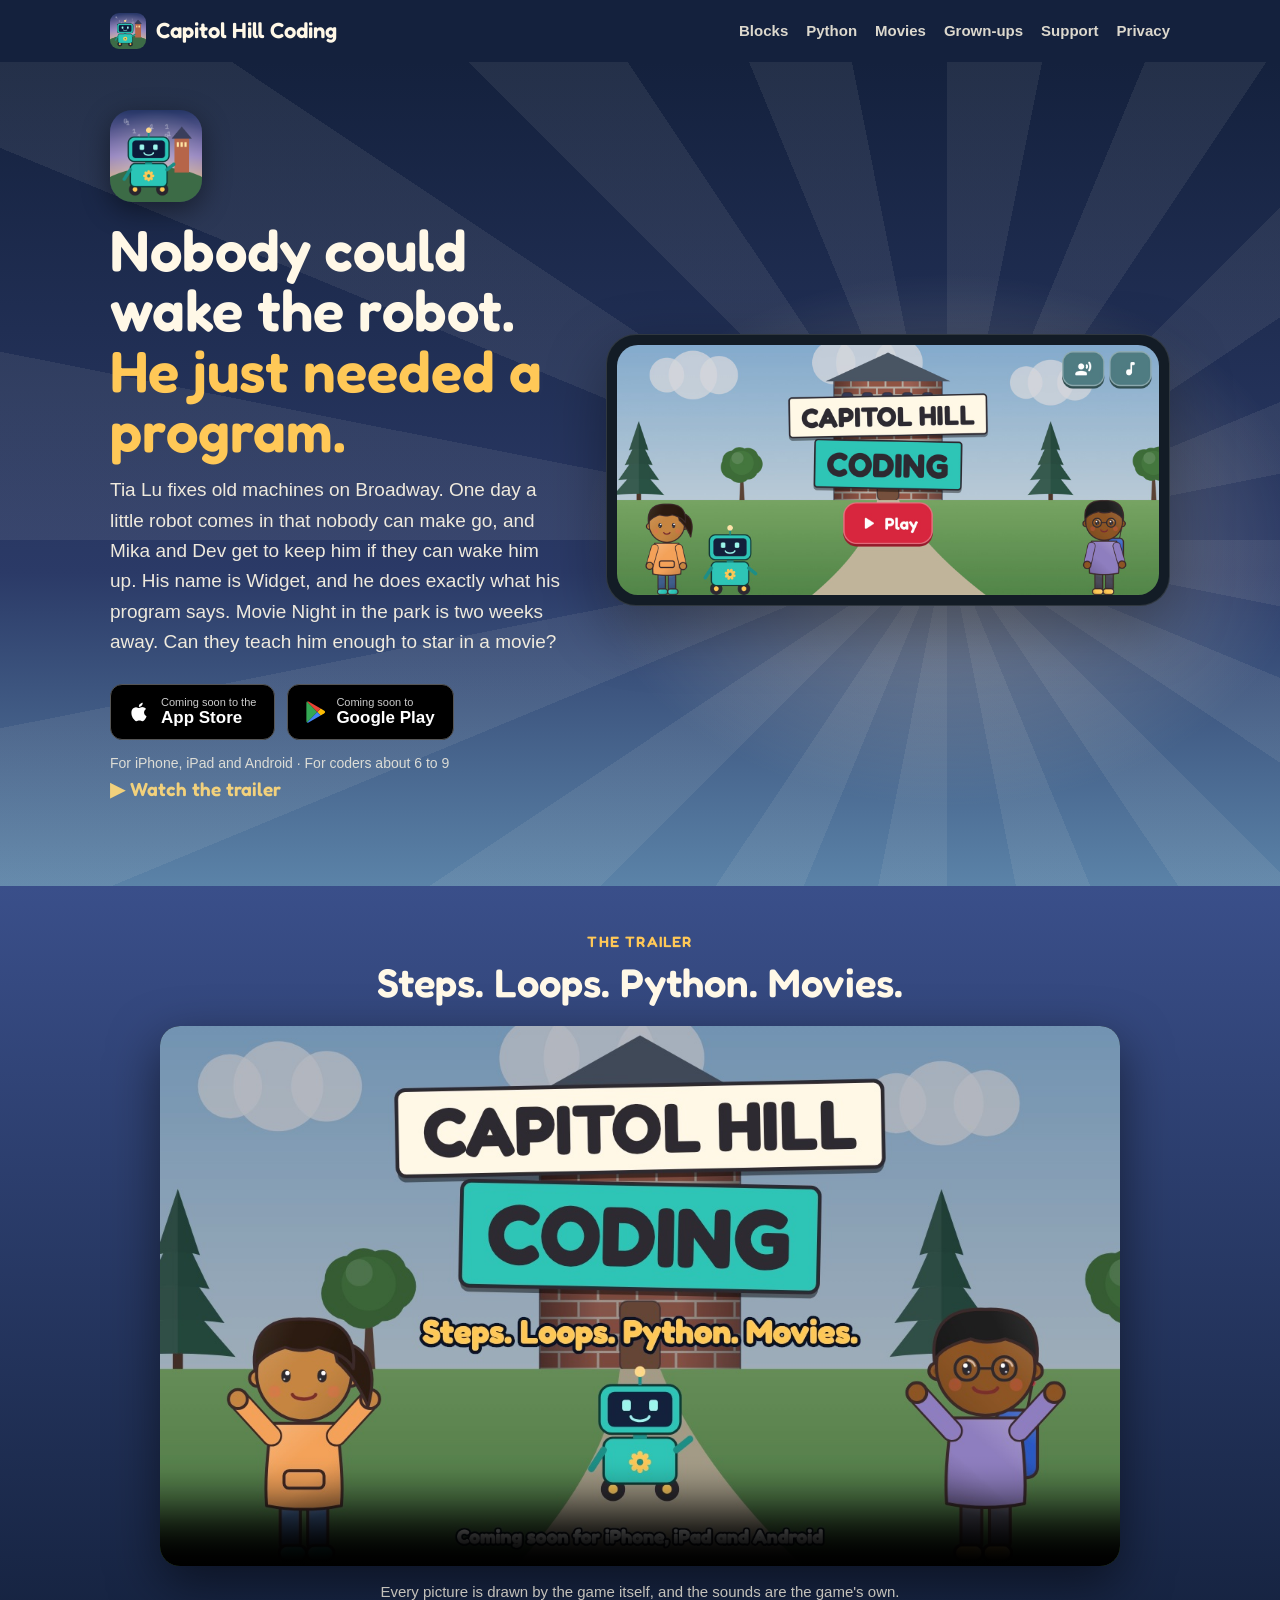
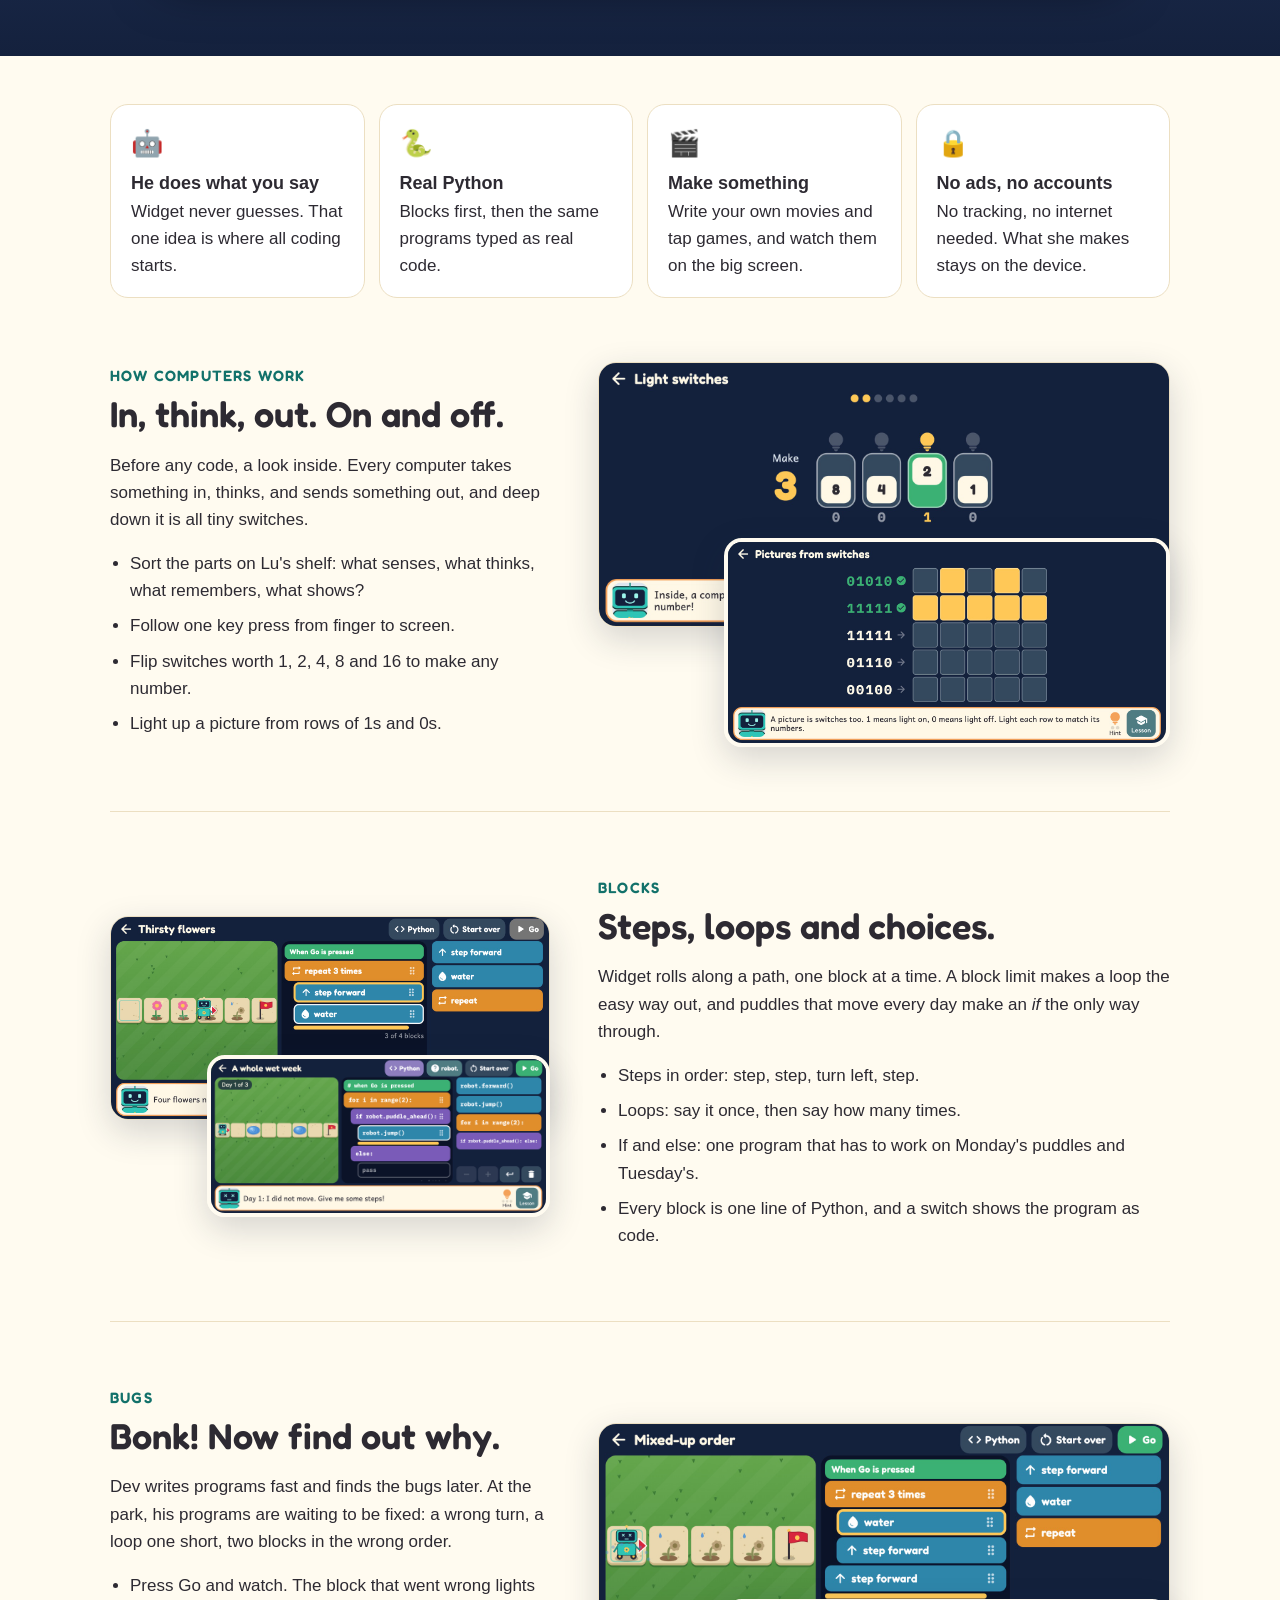
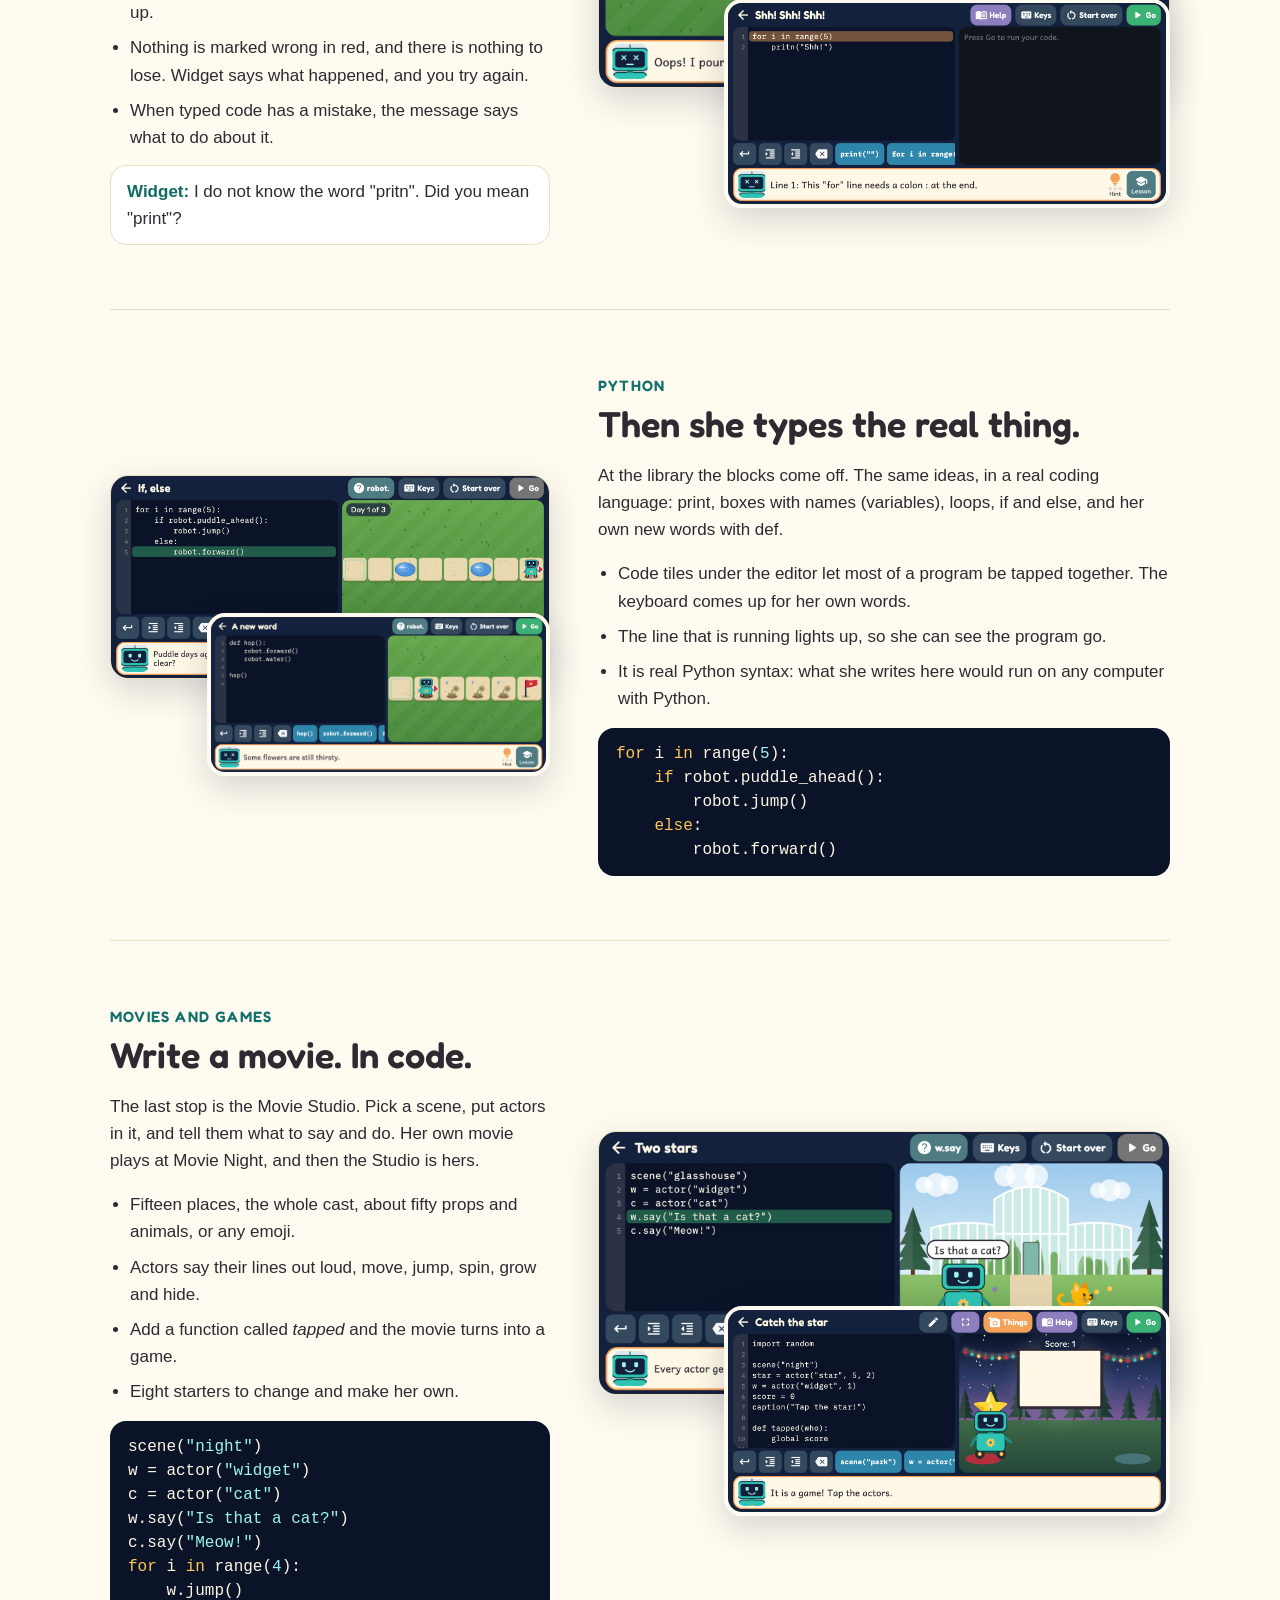
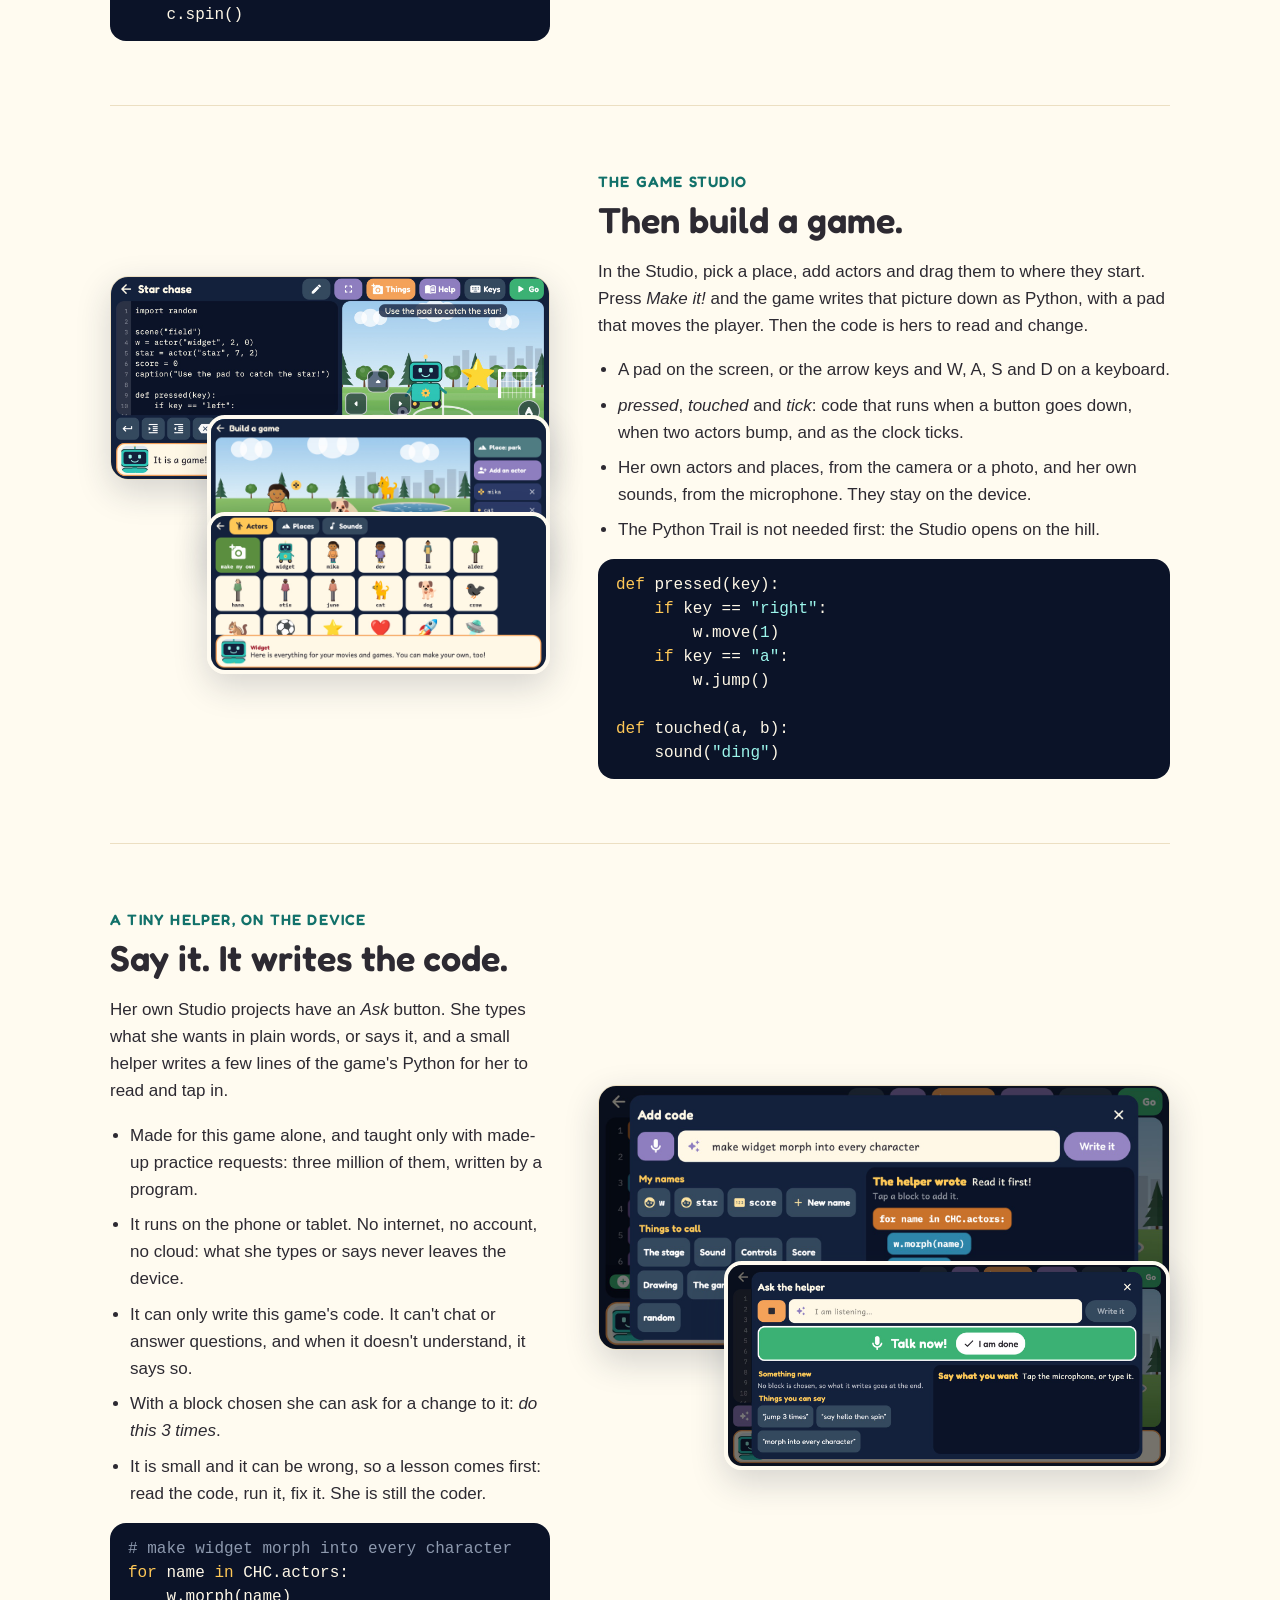
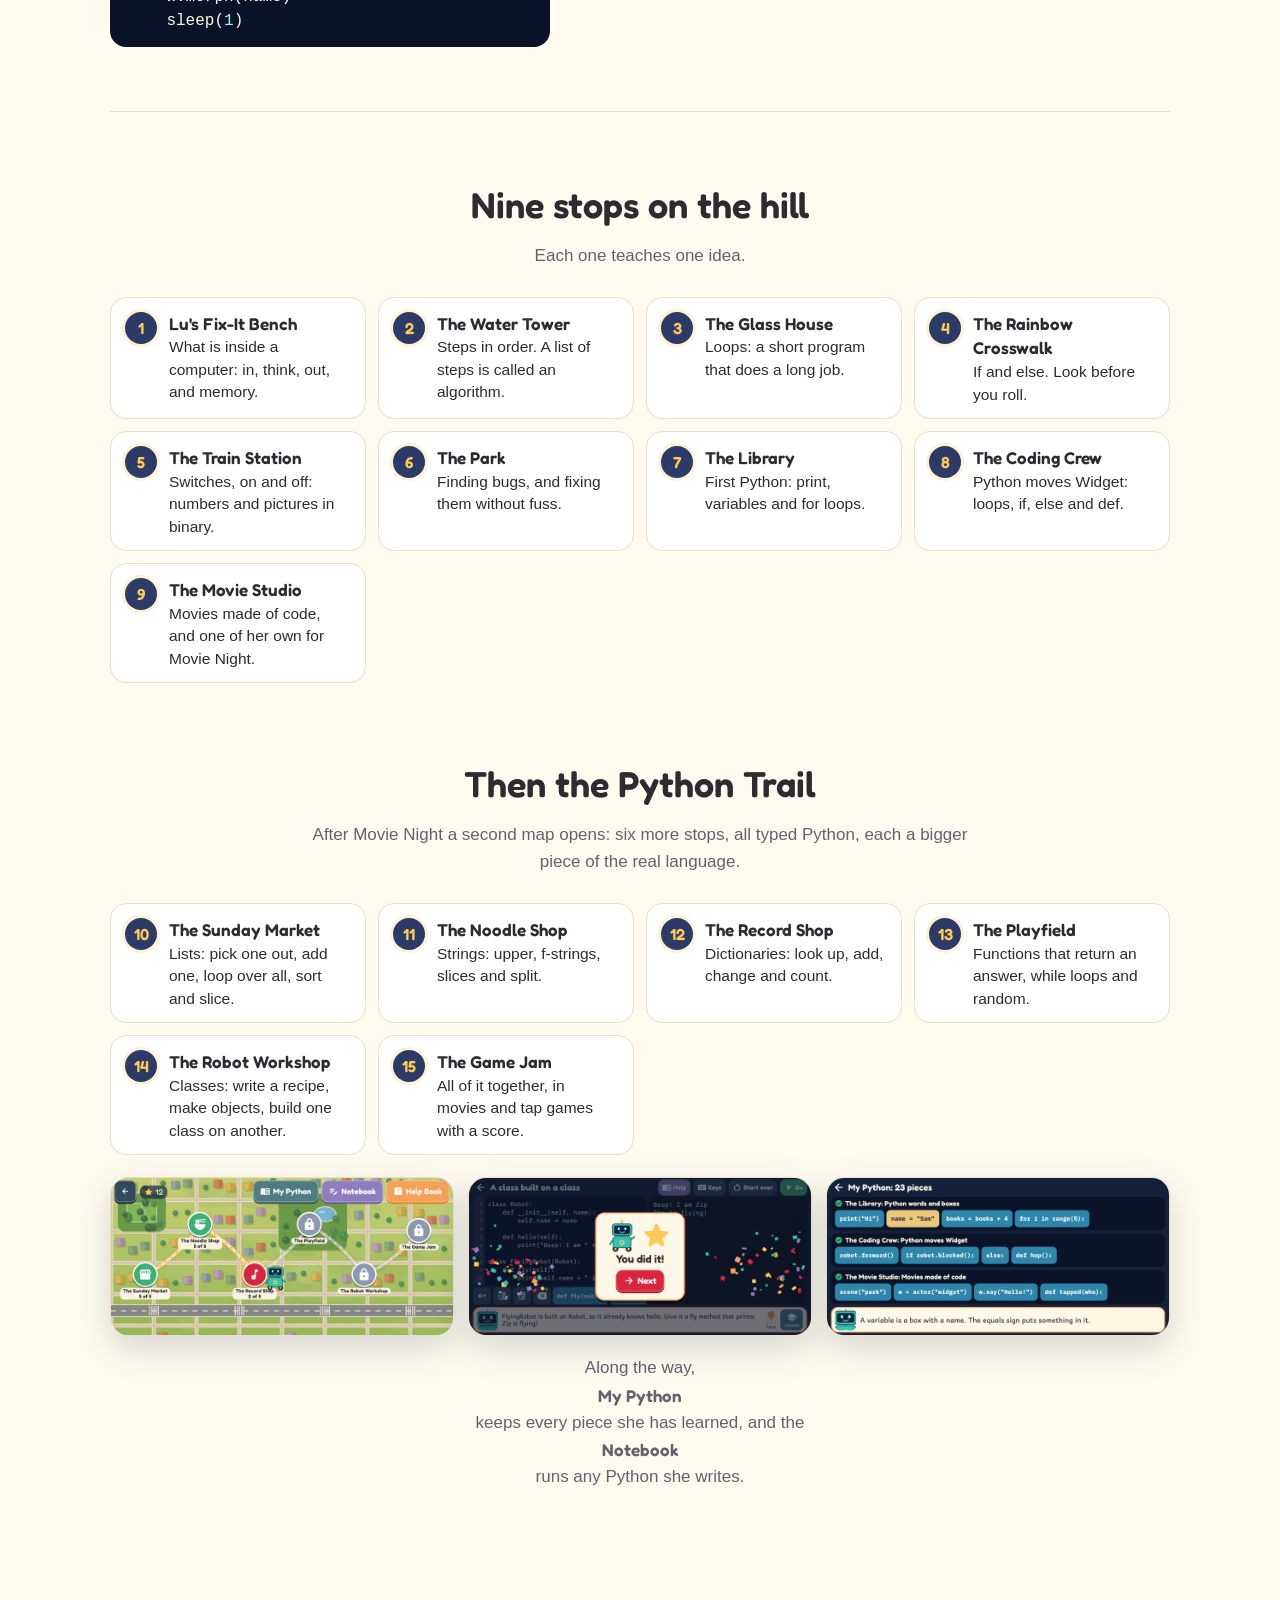
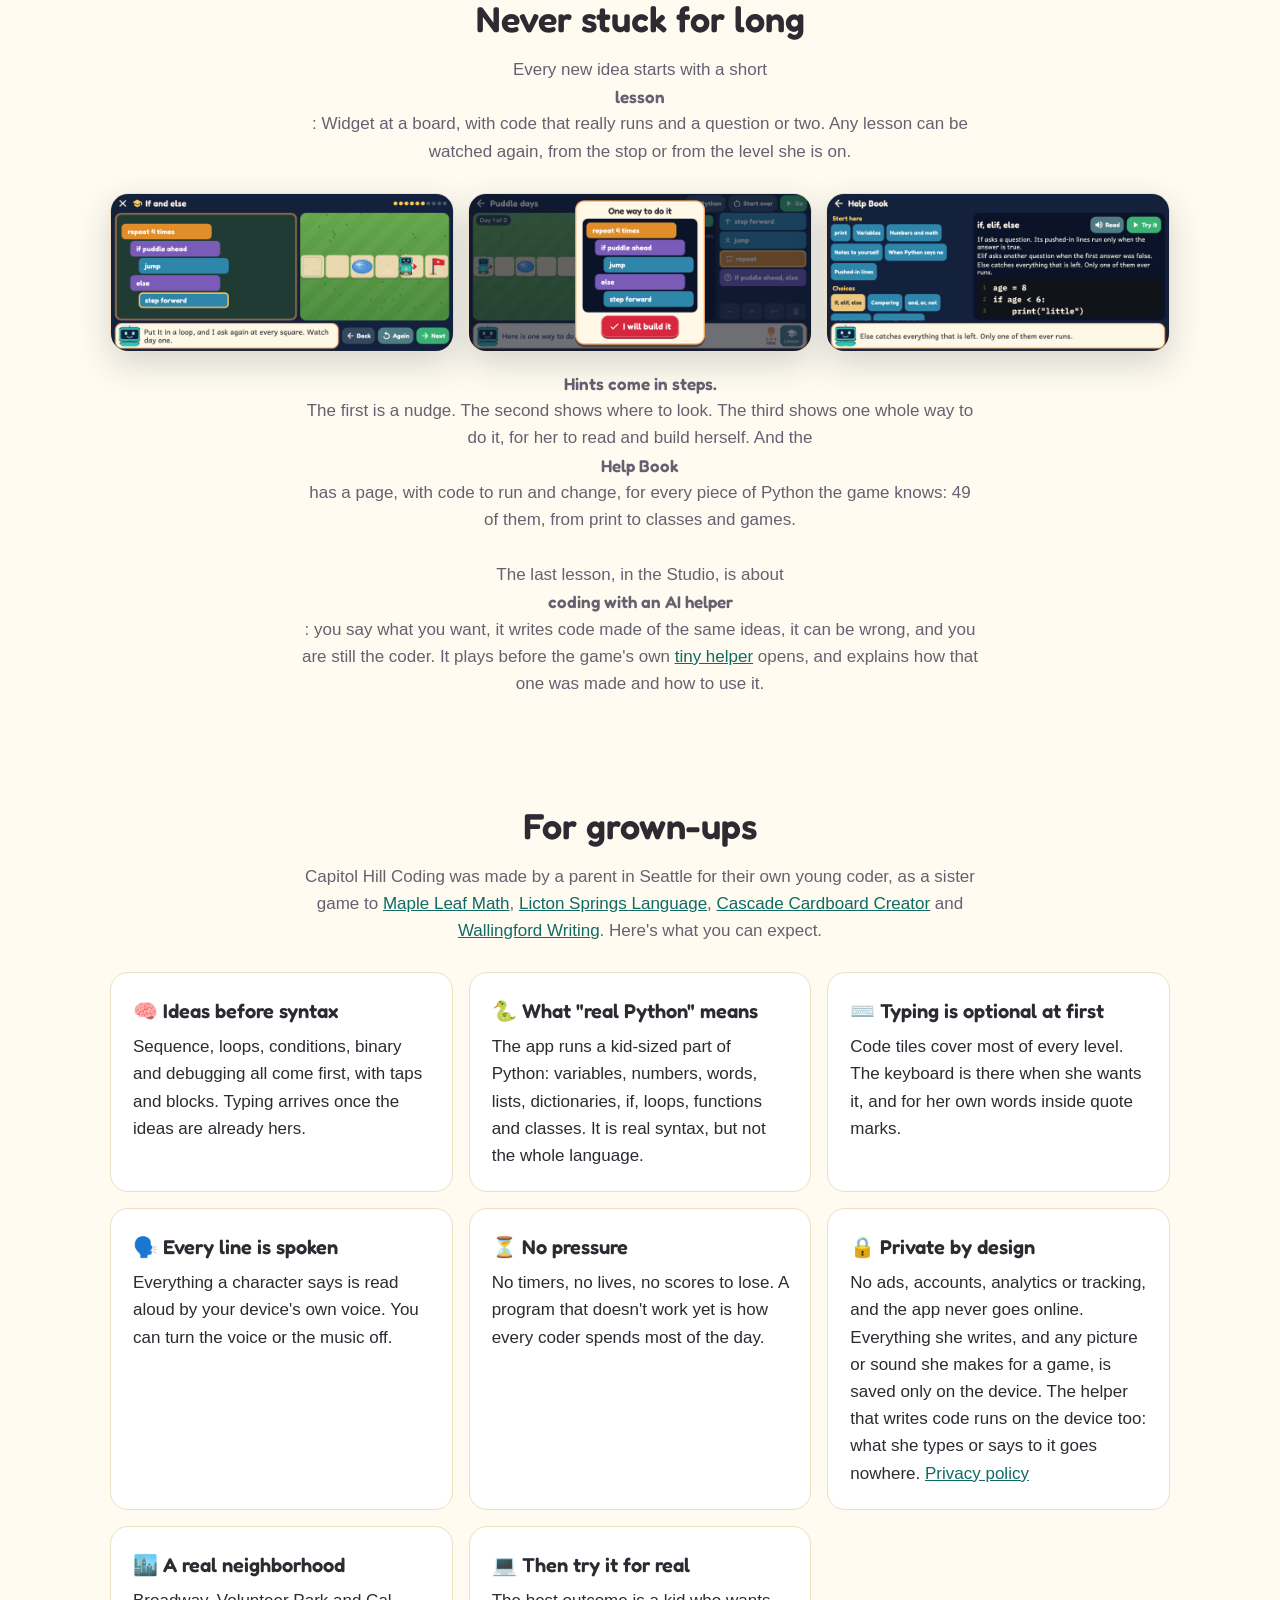
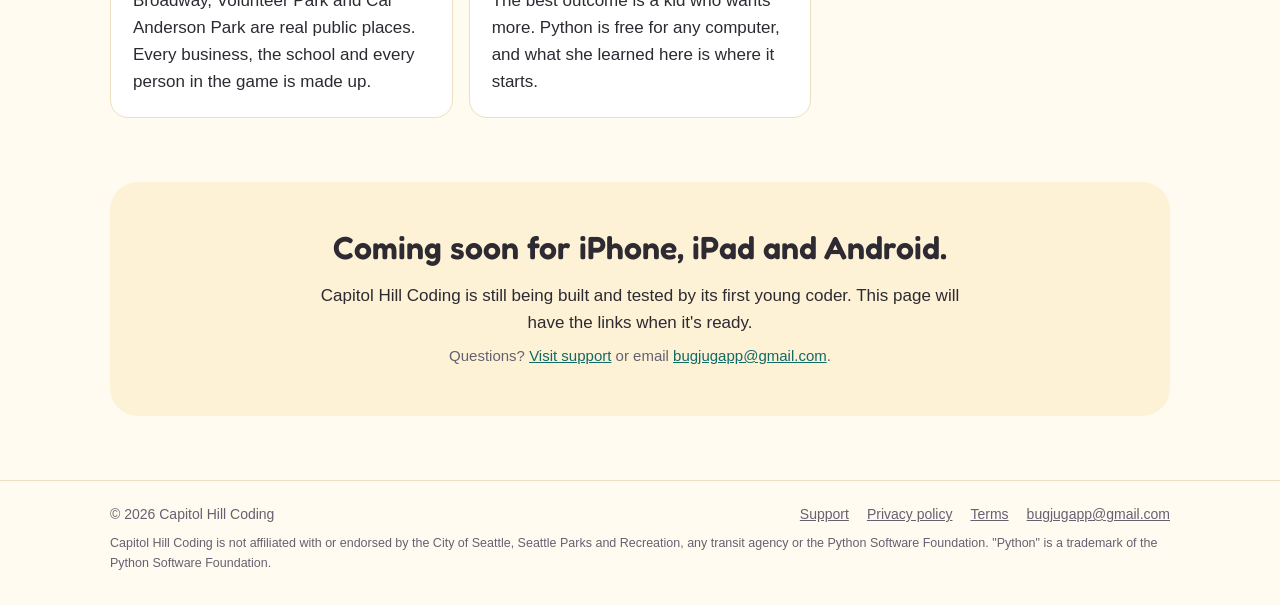
==== index.html @ 11e29212 "The helper: a section on the home page - Home: "Say it. It writes the code." The helper is made for " ====
<!DOCTYPE html>
<html lang="en">
<head>
  <meta charset="utf-8">
  <meta name="viewport" content="width=device-width, initial-scale=1">
  <title>Capitol Hill Coding: Steps. Loops. Python. Movies.</title>
  <meta name="description" content="A coding game for kids about 6 to 9, set on Seattle's Capitol Hill. Wake up a little robot called Widget, learn how computers work, program him with blocks, then type real Python and write your own movies and games in code. Fully voiced, no ads, no accounts, no tracking. For iPhone, iPad and Android.">
  <meta property="og:title" content="Capitol Hill Coding: Steps. Loops. Python. Movies.">
  <meta property="og:description" content="Nobody could wake the robot. He just needed a program. From first steps to real Python and movies made of code, with no ads and no tracking.">
  <meta property="og:image" content="https://capitolhillcoding.github.io/img/og.jpg">
  <meta property="og:url" content="https://capitolhillcoding.github.io/">
  <meta name="twitter:card" content="summary_large_image">
  <meta name="theme-color" content="#14213d">
  <link rel="icon" href="favicon.png">
  <link rel="apple-touch-icon" href="apple-touch-icon.png">
  <link rel="stylesheet" href="style.css">
</head>
<body>
<header class="bar">
  <div class="wrap">
    <a class="brand" href="./"><img src="img/icon.png" alt="">Capitol Hill Coding</a>
    <nav>
      <a class="wide" href="#blocks">Blocks</a>
      <a class="wide" href="#python">Python</a>
      <a class="wide" href="#movies">Movies</a>
      <a class="wide" href="#grownups">Grown-ups</a>
      <a href="support.html">Support</a>
      <a href="privacy.html">Privacy</a>
    </nav>
  </div>
</header>

<section class="hero">
  <div class="wrap">
    <div>
      <img class="hero-icon" src="img/icon.png" alt="Capitol Hill Coding app icon: Widget, a small teal robot with a screen for a face, waving in front of a hill with a round brick tower">
      <h1>Nobody could wake the robot.<br><em>He just needed a program.</em></h1>
      <p>Tia Lu fixes old machines on Broadway. One day a little robot comes in that nobody can
        make go, and Mika and Dev get to keep him if they can wake him up. His name is Widget, and
        he does exactly what his program says. Movie Night in the park is two weeks away. Can they
        teach him enough to star in a movie?</p>
      <div class="cta">
        <span class="badge" aria-label="Coming soon to the App Store">
          <svg width="22" height="22" viewBox="0 0 24 24" aria-hidden="true"><path fill="currentColor" d="M16.4 12.6c0-2.6 2.1-3.8 2.2-3.9-1.2-1.8-3.1-2-3.7-2-1.6-.2-3.1.9-3.9.9-.8 0-2-.9-3.3-.9-1.7 0-3.3 1-4.2 2.5-1.8 3.1-.5 7.7 1.3 10.2.9 1.2 1.9 2.6 3.2 2.6 1.3-.1 1.8-.8 3.3-.8 1.6 0 2 .8 3.3.8 1.4 0 2.3-1.3 3.1-2.5 1-1.4 1.4-2.8 1.4-2.9 0 0-2.7-1-2.7-4zM13.9 5c.7-.9 1.2-2 1-3.2-1 0-2.3.7-3 1.6-.7.8-1.2 2-1.1 3.1 1.2.1 2.3-.6 3.1-1.5z"/></svg>
          <span><small>Coming soon to the</small>App Store</span>
        </span>
        <span class="badge" aria-label="Coming soon to Google Play">
          <svg width="20" height="22" viewBox="0 0 20 22" aria-hidden="true"><path fill="#34a853" d="M1 .6 11.3 11 1 21.4c-.4-.2-.6-.6-.6-1.1V1.7C.4 1.2.6.8 1 .6z"/><path fill="#fbbc04" d="m14.7 7.6 3.6 2.1c1 .6 1 2 0 2.6l-3.6 2.1-3.4-3.4z"/><path fill="#4285f4" d="M11.3 11 14.7 14.4 2.5 21.4c-.5.3-1 .3-1.5 0z"/><path fill="#ea4335" d="M1 .6c.5-.3 1-.3 1.5 0l12.2 7-3.4 3.4z"/></svg>
          <span><small>Coming soon to</small>Google Play</span>
        </span>
        <span class="note">For iPhone, iPad and Android · For coders about 6 to 9</span>
      </div>
      <p class="watch"><a href="#trailer">▶ Watch the trailer</a></p>
    </div>
    <div class="device"><img src="img/title.jpg" alt="The title screen: Mika, Widget the robot and Dev in front of a brick water tower, with a Play button"></div>
  </div>
</section>

<section class="trailer" id="trailer" aria-labelledby="trailer-title">
  <div class="wrap">
    <p class="kicker">The trailer</p>
    <h2 id="trailer-title">Steps. Loops. Python. Movies.</h2>
    <video controls playsinline preload="none" poster="video/trailer-poster.jpg" width="1280" height="720"
      aria-label="A 42-second Capitol Hill Coding trailer: in a repair shop, a robot that nobody could wake lights up. Blocks stack into a program and the robot, Widget, follows them step by step to a flag. A repeat block waters a whole row of flowers. An if block lets him jump over puddles. A wrong turn makes him bonk into a hedge, and the block is fixed. Then the same program is typed as real Python and run. A movie written in code plays, with Widget and Mika dancing, and a tap game counts up a score. The logo lands with the words Steps, Loops, Python, Movies.">
      <source src="video/trailer.mp4" type="video/mp4">
    </video>
    <p class="trailer-note">Every picture is drawn by the game itself, and the sounds are the game's own.</p>
  </div>
</section>

<main class="wrap">
  <ul class="pills">
    <li><span class="e">🤖</span><strong>He does what you say</strong>Widget never guesses. That one idea is where all coding starts.</li>
    <li><span class="e">🐍</span><strong>Real Python</strong>Blocks first, then the same programs typed as real code.</li>
    <li><span class="e">🎬</span><strong>Make something</strong>Write your own movies and tap games, and watch them on the big screen.</li>
    <li><span class="e">🔒</span><strong>No ads, no accounts</strong>No tracking, no internet needed. What she makes stays on the device.</li>
  </ul>

  <div class="feature" id="inside">
    <div>
      <p class="kicker">How computers work</p>
      <h2>In, think, out. On and off.</h2>
      <p>Before any code, a look inside. Every computer takes something in, thinks, and sends
        something out, and deep down it is all tiny switches.</p>
      <ul>
        <li>Sort the parts on Lu's shelf: what senses, what thinks, what remembers, what shows?</li>
        <li>Follow one key press from finger to screen.</li>
        <li>Flip switches worth 1, 2, 4, 8 and 16 to make any number.</li>
        <li>Light up a picture from rows of 1s and 0s.</li>
      </ul>
    </div>
    <figure>
      <img class="shot" src="img/bits.jpg" alt="The switch game: make the number 3 by turning on the switches worth 2 and 1, shown as 0011" loading="lazy">
      <img class="shot small" src="img/pixels.jpg" alt="The pixel game: rows of 1s and 0s on the left and a grid of lights on the right, part way to a heart" loading="lazy">
    </figure>
  </div>

  <div class="feature flip" id="blocks">
    <div>
      <p class="kicker">Blocks</p>
      <h2>Steps, loops and choices.</h2>
      <p>Widget rolls along a path, one block at a time. A block limit makes a loop the easy way
        out, and puddles that move every day make an <em>if</em> the only way through.</p>
      <ul>
        <li>Steps in order: step, step, turn left, step.</li>
        <li>Loops: say it once, then say how many times.</li>
        <li>If and else: one program that has to work on Monday's puddles and Tuesday's.</li>
        <li>Every block is one line of Python, and a switch shows the program as code.</li>
      </ul>
    </div>
    <figure>
      <img class="shot" src="img/loop.jpg" alt="A block program: repeat 3 times, step forward, water. Widget is part way along a row of flowers, two of them watered" loading="lazy">
      <img class="shot small" src="img/blocks-python.jpg" alt="The same kind of program with the Python switch on: for i in range(2), if robot.puddle_ahead(), robot.jump(), else" loading="lazy">
    </figure>
  </div>

  <div class="feature" id="bugs">
    <div>
      <p class="kicker">Bugs</p>
      <h2>Bonk! Now find out why.</h2>
      <p>Dev writes programs fast and finds the bugs later. At the park, his programs are waiting
        to be fixed: a wrong turn, a loop one short, two blocks in the wrong order.</p>
      <ul>
        <li>Press Go and watch. The block that went wrong lights up.</li>
        <li>Nothing is marked wrong in red, and there is nothing to lose. Widget says what
          happened, and you try again.</li>
        <li>When typed code has a mistake, the message says what to do about it.</li>
      </ul>
      <p class="say"><b>Widget:</b> I do not know the word "pritn". Did you mean "print"?</p>
    </div>
    <figure>
      <img class="shot" src="img/bug.jpg" alt="A program with a bug: Widget waters before stepping, and says 'Oops! I poured water where there is no thirsty flower.'" loading="lazy">
      <img class="shot small" src="img/error.jpg" alt="A typed loop with no colon: line 1 is marked amber and Widget says 'This for line needs a colon at the end.'" loading="lazy">
    </figure>
  </div>

  <div class="feature flip" id="python">
    <div>
      <p class="kicker">Python</p>
      <h2>Then she types the real thing.</h2>
      <p>At the library the blocks come off. The same ideas, in a real coding language: print,
        boxes with names (variables), loops, if and else, and her own new words with def.</p>
      <ul>
        <li>Code tiles under the editor let most of a program be tapped together. The keyboard
          comes up for her own words.</li>
        <li>The line that is running lights up, so she can see the program go.</li>
        <li>It is real Python syntax: what she writes here would run on any computer with Python.</li>
      </ul>
<div class="code"><span class="k">for</span> i <span class="k">in</span> range(<span class="s">5</span>):
    <span class="k">if</span> robot.puddle_ahead():
        robot.jump()
    <span class="k">else</span>:
        robot.forward()</div>
    </div>
    <figure>
      <img class="shot" src="img/python.jpg" alt="The Python editor: a for loop with an if and an else on the left, and Widget at the flag past two puddles on the right, on day 1 of 3" loading="lazy">
      <img class="shot small" src="img/def.jpg" alt="A level about def: a new word called hop that steps and waters, used to water a row of four flowers" loading="lazy">
    </figure>
  </div>

  <div class="feature" id="movies">
    <div>
      <p class="kicker">Movies and games</p>
      <h2>Write a movie. In code.</h2>
      <p>The last stop is the Movie Studio. Pick a scene, put actors in it, and tell them what to
        say and do. Her own movie plays at Movie Night, and then the Studio is hers.</p>
      <ul>
        <li>Fifteen places, the whole cast, about fifty props and animals, or any emoji.</li>
        <li>Actors say their lines out loud, move, jump, spin, grow and hide.</li>
        <li>Add a function called <em>tapped</em> and the movie turns into a game.</li>
        <li>Eight starters to change and make her own.</li>
      </ul>
<div class="code">scene(<span class="s">"night"</span>)
w = actor(<span class="s">"widget"</span>)
c = actor(<span class="s">"cat"</span>)
w.say(<span class="s">"Is that a cat?"</span>)
c.say(<span class="s">"Meow!"</span>)
<span class="k">for</span> i <span class="k">in</span> range(<span class="s">4</span>):
    w.jump()
    c.spin()</div>
    </div>
    <figure>
      <img class="shot" src="img/movie.jpg" alt="A movie in code: five lines of Python on the left, and on the right Widget in front of a glass house asking 'Is that a cat?' with a cat beside him" loading="lazy">
      <img class="shot small" src="img/game.jpg" alt="A tap game: Python with a tapped function on the left, a star to catch on the right, and 'Score: 1'" loading="lazy">
    </figure>
  </div>

  <div class="feature flip" id="games">
    <div>
      <p class="kicker">The game studio</p>
      <h2>Then build a game.</h2>
      <p>In the Studio, pick a place, add actors and drag them to where they start. Press
        <em>Make it!</em> and the game writes that picture down as Python, with a pad that moves
        the player. Then the code is hers to read and change.</p>
      <ul>
        <li>A pad on the screen, or the arrow keys and W, A, S and D on a keyboard.</li>
        <li><em>pressed</em>, <em>touched</em> and <em>tick</em>: code that runs when a button goes down, when two actors bump, and as the clock ticks.</li>
        <li>Her own actors and places, from the camera or a photo, and her own sounds, from the microphone. They stay on the device.</li>
        <li>The Python Trail is not needed first: the Studio opens on the hill.</li>
      </ul>
<div class="code"><span class="k">def</span> pressed(key):
    <span class="k">if</span> key == <span class="s">"right"</span>:
        w.move(<span class="s">1</span>)
    <span class="k">if</span> key == <span class="s">"a"</span>:
        w.jump()

<span class="k">def</span> touched(a, b):
    sound(<span class="s">"ding"</span>)</div>
    </div>
    <figure>
      <img class="shot" src="img/pad-game.jpg" alt="A pad game: Python with a pressed function on the left, and on the right Widget and a star on a playfield, with a pad of four arrows and an A button" loading="lazy">
      <img class="shot small" src="img/builder.jpg" alt="The game builder: a park with a girl, a dog and a cat placed on it, and buttons to pick a place, add an actor and make the game" loading="lazy">
      <img class="shot small" src="img/things.jpg" alt="The shelf of actors: a button to make my own, then Widget, the cast, a cat, a dog and more" loading="lazy">
    </figure>
  </div>

  <div class="feature" id="helper">
    <div>
      <p class="kicker">A tiny helper, on the device</p>
      <h2>Say it. It writes the code.</h2>
      <p>Her own Studio projects have an <em>Ask</em> button. She types what she wants in plain words, or
        says it, and a small helper writes a few lines of the game's Python for her to read and tap in.</p>
      <ul>
        <li>Made for this game alone, and taught only with made-up practice requests: three million of them, written by a program.</li>
        <li>It runs on the phone or tablet. No internet, no account, no cloud: what she types or says never leaves the device.</li>
        <li>It can only write this game's code. It can't chat or answer questions, and when it doesn't understand, it says so.</li>
        <li>With a block chosen she can ask for a change to it: <em>do this 3 times</em>.</li>
        <li>It is small and it can be wrong, so a lesson comes first: read the code, run it, fix it. She is still the coder.</li>
      </ul>
<div class="code"><span class="n"># make widget morph into every character</span>
<span class="k">for</span> name <span class="k">in</span> CHC.actors:
    w.morph(name)
    sleep(<span class="s">1</span>)</div>
    </div>
    <figure>
      <img class="shot" src="img/helper.jpg" alt="The helper: the words 'make widget morph into every character' in a box, and beside it the three lines of Python the helper wrote, with 'Read it first!'" loading="lazy">
      <img class="shot small" src="img/helper-talk.jpg" alt="Asking out loud: a big green bar that says 'Talk now!' with a microphone and an 'I am done' button" loading="lazy">
    </figure>
  </div>

  <section class="chapters" id="stops">
    <h2>Nine stops on the hill</h2>
    <p>Each one teaches one idea.</p>
    <ol>
      <li><strong>Lu's Fix-It Bench</strong>What is inside a computer: in, think, out, and memory.</li>
      <li><strong>The Water Tower</strong>Steps in order. A list of steps is called an algorithm.</li>
      <li><strong>The Glass House</strong>Loops: a short program that does a long job.</li>
      <li><strong>The Rainbow Crosswalk</strong>If and else. Look before you roll.</li>
      <li><strong>The Train Station</strong>Switches, on and off: numbers and pictures in binary.</li>
      <li><strong>The Park</strong>Finding bugs, and fixing them without fuss.</li>
      <li><strong>The Library</strong>First Python: print, variables and for loops.</li>
      <li><strong>The Coding Crew</strong>Python moves Widget: loops, if, else and def.</li>
      <li><strong>The Movie Studio</strong>Movies made of code, and one of her own for Movie Night.</li>
    </ol>
  </section>

  <section class="chapters" id="trail">
    <h2>Then the Python Trail</h2>
    <p>After Movie Night a second map opens: six more stops, all typed Python, each a bigger piece of the real language.</p>
    <ol start="10" style="counter-reset: ch 9">
      <li><strong>The Sunday Market</strong>Lists: pick one out, add one, loop over all, sort and slice.</li>
      <li><strong>The Noodle Shop</strong>Strings: upper, f-strings, slices and split.</li>
      <li><strong>The Record Shop</strong>Dictionaries: look up, add, change and count.</li>
      <li><strong>The Playfield</strong>Functions that return an answer, while loops and random.</li>
      <li><strong>The Robot Workshop</strong>Classes: write a recipe, make objects, build one class on another.</li>
      <li><strong>The Game Jam</strong>All of it together, in movies and tap games with a score.</li>
    </ol>
    <figure>
      <img class="shot" src="img/trail.jpg" alt="The Python Trail map: six stops joined by a path, with buttons for My Python and the Notebook" loading="lazy">
      <img class="shot small" src="img/class.jpg" alt="A class in Python: FlyingRobot built on Robot, and the words it printed beside it" loading="lazy">
      <img class="shot small" src="img/words.jpg" alt="My Python: a list of every piece of Python learned so far, stop by stop" loading="lazy">
    </figure>
    <p>Along the way, <strong>My Python</strong> keeps every piece she has learned, and the <strong>Notebook</strong> runs any Python she writes.</p>
  </section>

  <section class="chapters" id="help">
    <h2>Never stuck for long</h2>
    <p>Every new idea starts with a short <strong>lesson</strong>: Widget at a board, with code that really runs and a
      question or two. Any lesson can be watched again, from the stop or from the level she is on.</p>
    <figure>
      <img class="shot" src="img/lesson.jpg" alt="A lesson on if and else: blocks on a board, and Widget running them along a path with a puddle" loading="lazy">
      <img class="shot small" src="img/hint.jpg" alt="The third hint: a card that shows one way to build the program, to read and copy" loading="lazy">
      <img class="shot small" src="img/help.jpg" alt="The Help Book: a page on if, elif and else, with code to try" loading="lazy">
    </figure>
    <p><strong>Hints come in steps.</strong> The first is a nudge. The second shows where to look. The third shows
      one whole way to do it, for her to read and build herself. And the <strong>Help Book</strong> has a page, with
      code to run and change, for every piece of Python the game knows: 49 of them, from print to classes and games.</p>
    <p>The last lesson, in the Studio, is about <strong>coding with an AI helper</strong>: you say what you want, it
      writes code made of the same ideas, it can be wrong, and you are still the coder. It plays before the game's
      own <a href="#helper">tiny helper</a> opens, and explains how that one was made and how to use it.</p>
  </section>

  <section class="grownups" id="grownups">
    <h2>For grown-ups</h2>
    <p>Capitol Hill Coding was made by a parent in Seattle for their own young coder, as a sister
      game to <a href="https://mapleleafmath.github.io/">Maple Leaf Math</a>,
      <a href="https://lictonspringslanguage.github.io/">Licton Springs Language</a>,
      <a href="https://cascadecardboardcreator.github.io/">Cascade Cardboard Creator</a> and
      <a href="https://wallingford-writing.github.io/">Wallingford Writing</a>. Here's
      what you can expect.</p>
    <div class="cards">
      <div class="card">
        <h3>🧠 Ideas before syntax</h3>
        <p>Sequence, loops, conditions, binary and debugging all come first, with taps and
          blocks. Typing arrives once the ideas are already hers.</p>
      </div>
      <div class="card">
        <h3>🐍 What "real Python" means</h3>
        <p>The app runs a kid-sized part of Python: variables, numbers, words, lists,
          dictionaries, if, loops, functions and classes. It is real syntax, but not the whole language.</p>
      </div>
      <div class="card">
        <h3>⌨️ Typing is optional at first</h3>
        <p>Code tiles cover most of every level. The keyboard is there when she wants it, and
          for her own words inside quote marks.</p>
      </div>
      <div class="card">
        <h3>🗣️ Every line is spoken</h3>
        <p>Everything a character says is read aloud by your device's own voice. You can turn the
          voice or the music off.</p>
      </div>
      <div class="card">
        <h3>⏳ No pressure</h3>
        <p>No timers, no lives, no scores to lose. A program that doesn't work yet is how every
          coder spends most of the day.</p>
      </div>
      <div class="card">
        <h3>🔒 Private by design</h3>
        <p>No ads, accounts, analytics or tracking, and the app never goes online. Everything she
          writes, and any picture or sound she makes for a game, is saved only on the device.
          The helper that writes code runs on the device too: what she types or says to it goes nowhere.
          <a href="privacy.html">Privacy policy</a></p>
      </div>
      <div class="card">
        <h3>🏙️ A real neighborhood</h3>
        <p>Broadway, Volunteer Park and Cal Anderson Park are real public places. Every business,
          the school and every person in the game is made up.</p>
      </div>
      <div class="card">
        <h3>💻 Then try it for real</h3>
        <p>The best outcome is a kid who wants more. Python is free for any computer, and what
          she learned here is where it starts.</p>
      </div>
    </div>
  </section>

  <div class="closing">
    <h2>Coming soon for iPhone, iPad and Android.</h2>
    <p>Capitol Hill Coding is still being built and tested by its first young coder. This page
      will have the links when it's ready.</p>
    <p class="meta">Questions? <a href="support.html">Visit support</a> or email
      <a href="mailto:bugjugapp@gmail.com">bugjugapp@gmail.com</a>.</p>
  </div>
</main>

<footer>
  <div class="wrap">
    <span>© 2026 Capitol Hill Coding</span>
    <nav>
      <a href="support.html">Support</a>
      <a href="privacy.html">Privacy policy</a>
      <a href="support.html#terms">Terms</a>
      <a href="mailto:bugjugapp@gmail.com">bugjugapp@gmail.com</a>
    </nav>
    <span class="fine">Capitol Hill Coding is not affiliated with or endorsed by the City of Seattle, Seattle
      Parks and Recreation, any transit agency or the Python Software Foundation. "Python" is a
      trademark of the Python Software Foundation.</span>
  </div>
</footer>
</body>
</html>
---- style.css ----
/* Capitol Hill Coding: night blue, robot teal, lamp yellow and paper cream. */
@font-face {
  font-family: "Fredoka";
  src: url(fonts/Fredoka-Variable.ttf) format("truetype");
  font-weight: 300 700;
  font-display: swap;
}
:root {
  --night: #2b3a67;
  --night-deep: #14213d;
  --dusk: #2ec4b6;
  --porch: #ffc857;
  --flame: #ffd97a;
  --mud: #12716a;
  --mud-dark: #0d5650;
  --bg: #fffbf0;
  --card: #ffffff;
  --ink: #2d2a32;
  --muted: #666170;
  --soft: #fdf1d6;
  --line: #ecdfc2;
  --link: #0f6b64;
}
@media (prefers-color-scheme: dark) {
  :root {
    --bg: #171d26;
    --card: #1f2733;
    --ink: #f3ecdc;
    --muted: #a9b3c0;
    --soft: #222c3a;
    --line: #313c4c;
    --link: #ffc857;
  }
}
* { box-sizing: border-box; }
html { -webkit-text-size-adjust: 100%; scroll-behavior: smooth; }
@media (prefers-reduced-motion: reduce) { html { scroll-behavior: auto; } }
body {
  margin: 0;
  background: var(--bg);
  color: var(--ink);
  font: 17px/1.6 ui-rounded, "SF Pro Rounded", -apple-system, BlinkMacSystemFont, "Segoe UI", Roboto, Helvetica, Arial, sans-serif;
}
h1, h2, h3, .brand, .kicker { font-family: "Fredoka", ui-rounded, sans-serif; }
img { max-width: 100%; display: block; }
a { color: var(--link); }
.wrap { max-width: 1100px; margin: 0 auto; padding: 0 20px; }

/* Top bar */
.bar { background: var(--night-deep); color: #fff8e7; }
.bar .wrap { display: flex; align-items: center; justify-content: space-between; gap: 12px; height: 62px; }
.brand { display: flex; align-items: center; gap: 10px; color: #fff8e7; text-decoration: none; font-weight: 600; font-size: 22px; }
.brand img { width: 36px; height: 36px; border-radius: 9px; }
.bar nav { display: flex; gap: 18px; font-size: 15px; }
.bar nav a { color: #fff8e7; opacity: .85; text-decoration: none; font-weight: 600; }
.bar nav a:hover { opacity: 1; text-decoration: underline; }

/* Hero: the sunburst from the app icon, on ink blue */
.hero {
  color: #fff8e7; padding: 48px 0 56px; overflow: hidden; position: relative; isolation: isolate;
  background:
    radial-gradient(520px 380px at 74% 58%, rgba(255,243,208,.38), transparent 70%),
    linear-gradient(180deg, var(--night-deep) 0%, var(--night) 62%, #5b83a8 100%);
}
.hero::before {  /* slow rays */
  content: ""; position: absolute; left: 74%; top: 58%; width: 2400px; height: 2400px; margin: -1200px 0 0 -1200px;
  z-index: -1; opacity: .07; pointer-events: none;
  background: repeating-conic-gradient(#fff8e7 0 11.25deg, transparent 11.25deg 22.5deg);
  animation: rays 90s linear infinite;
}
@keyframes rays { to { transform: rotate(360deg); } }
@media (prefers-reduced-motion: reduce) { .hero::before { animation: none; } }
.hero .wrap { display: grid; grid-template-columns: 1fr 1.25fr; gap: 44px; align-items: center; }
.hero-icon { width: 92px; height: 92px; border-radius: 22px; box-shadow: 0 8px 28px rgba(0,0,0,.45); margin-bottom: 18px; }
.hero h1 { font-size: clamp(38px, 5.6vw, 58px); line-height: 1.04; margin: 0 0 14px; font-weight: 600; }
.hero h1 em { font-style: normal; color: var(--porch); }
.hero p { font-size: 19px; opacity: .92; margin: 0 0 26px; max-width: 32em; }
.cta { display: flex; flex-wrap: wrap; gap: 12px; align-items: center; }
.badge {
  display: inline-flex; align-items: center; gap: 10px; background: #000; color: #fff; min-height: 56px;
  border: 1px solid #555; border-radius: 12px; padding: 9px 18px; text-decoration: none; font-weight: 700;
}
.badge small { display: block; font-size: 11px; font-weight: 500; opacity: .8; line-height: 1.1; }
.badge span { line-height: 1.15; }
.note { font-size: 14px; opacity: .8; flex-basis: 100%; }
.device {
  background: #131c26; border-radius: 30px; padding: 10px; box-shadow: 0 22px 60px rgba(0,0,0,.35);
  border: 1px solid rgba(255,255,255,.12);
}
.device img { border-radius: 21px; width: 100%; }

/* Pills */
.pills { list-style: none; padding: 0; margin: 48px 0 0; display: grid; grid-template-columns: repeat(auto-fit, minmax(220px, 1fr)); gap: 14px; }
.pills li { background: var(--card); border: 1px solid var(--line); border-radius: 18px; padding: 18px 20px; }
.pills strong { display: block; font-size: 18px; }
.pills .e { font-size: 26px; display: block; margin-bottom: 4px; }

/* Feature rows: copy beside one landscape screenshot */
.feature { display: grid; grid-template-columns: 1fr 1.3fr; gap: 48px; align-items: center; padding: 64px 0; border-bottom: 1px solid var(--line); }
.feature.flip > figure { order: -1; }
.feature h2 { font-size: 36px; line-height: 1.12; margin: 0 0 12px; font-weight: 600; }
.kicker { color: var(--mud); font-weight: 600; letter-spacing: .08em; text-transform: uppercase; font-size: 15px; margin: 0 0 6px; }
@media (prefers-color-scheme: dark) { .kicker { color: var(--porch); } }
.feature ul { padding-left: 20px; margin: 12px 0 0; }
.feature li { margin-bottom: 8px; }
.feature figure { margin: 0; display: grid; gap: 14px; }
.shot { border-radius: 18px; border: 1px solid var(--line); box-shadow: 0 12px 34px rgba(30,40,60,.18); width: 100%; }
.shot.small { width: 78%; justify-self: end; margin-top: -18%; position: relative; border: 4px solid var(--bg); }

/* The ten pieces */
.chapters { padding: 64px 0 8px; }
.chapters h2 { font-size: 36px; margin: 0 0 8px; font-weight: 600; text-align: center; }
.chapters > p { text-align: center; max-width: 40em; margin: 0 auto 28px; color: var(--muted); }
.chapters ol { list-style: none; padding: 0; margin: 0; display: grid; grid-template-columns: repeat(auto-fit, minmax(230px, 1fr)); gap: 12px; counter-reset: ch; }
.chapters li { counter-increment: ch; background: var(--card); border: 1px solid var(--line); border-radius: 16px; padding: 14px 16px 12px 58px; position: relative; font-size: 15.5px; line-height: 1.45; }
.chapters li::before {
  content: counter(ch); position: absolute; left: 14px; top: 14px; width: 32px; height: 32px; border-radius: 50%;
  display: grid; place-items: center; font: 600 16px "Fredoka", ui-rounded, sans-serif;
  background: var(--night); color: var(--porch); box-shadow: 0 0 0 3px rgba(255,200,87,.25);
}
.chapters figure { margin: 22px 0 18px; display: grid; grid-template-columns: repeat(auto-fit, minmax(260px, 1fr)); gap: 14px; }
.chapters figure .shot, .chapters figure .shot.small { width: 100%; margin: 0; justify-self: stretch; border: 1px solid var(--line); }
.chapters strong { display: block; font-family: "Fredoka", ui-rounded, sans-serif; font-weight: 600; font-size: 17px; }
.chapters .free { font-size: 12px; font-weight: 700; letter-spacing: .04em; text-transform: uppercase; color: var(--mud); margin-left: 4px; }
@media (prefers-color-scheme: dark) { .chapters .free { color: var(--porch); } }

/* Trailer: a band under the hero */
.watch { margin: 18px 0 0; font-family: "Fredoka", ui-rounded, sans-serif; font-weight: 600; font-size: 18px; }
.watch a { color: var(--flame); text-decoration: none; }
.watch a:hover { text-decoration: underline; }
.trailer { background: linear-gradient(180deg, #3a4f8a 0%, var(--night-deep) 100%); color: #fff8e7; padding: 44px 0 52px; text-align: center; }
.trailer .kicker { color: var(--porch); margin: 0 0 6px; }
.trailer h2 { font-size: clamp(28px, 4vw, 40px); line-height: 1.1; margin: 0 0 22px; font-weight: 600; }
.trailer video { width: 100%; max-width: 960px; height: auto; aspect-ratio: 16 / 9; margin: 0 auto; display: block; border-radius: 20px; background: #000; box-shadow: 0 18px 50px rgba(0,0,0,.5); }
.trailer-note { margin: 14px auto 0; font-size: 15px; opacity: .75; }

/* Grown-ups */
.grownups { padding: 64px 0 24px; }
.grownups h2 { font-size: 36px; margin: 0 0 8px; font-weight: 600; text-align: center; }
.grownups > p { text-align: center; max-width: 40em; margin: 0 auto 28px; color: var(--muted); }
.cards { display: grid; grid-template-columns: repeat(auto-fit, minmax(280px, 1fr)); gap: 16px; }
.card { background: var(--card); border: 1px solid var(--line); border-radius: 18px; padding: 22px 22px 10px; }
.card h3 { margin: 0 0 6px; font-size: 20px; font-weight: 600; }
.card p { margin: 0 0 12px; }

/* Closing */
.closing { background: var(--soft); border-radius: 28px; padding: 40px 28px; text-align: center; margin: 40px 0 64px; }
.closing h2 { font-size: 32px; margin: 0 0 8px; font-weight: 600; }
.closing p { margin: 0 auto 8px; max-width: 38em; }
.meta { color: var(--muted); font-size: 15px; margin: 0 0 12px; }

/* Document pages */
.doc { max-width: 780px; margin: 0 auto; padding: 40px 20px 64px; }
.doc h1 { font-size: 42px; margin: 0 0 4px; font-weight: 600; }
.doc section { background: var(--card); border: 1px solid var(--line); border-radius: 18px; padding: 26px 26px 14px; margin: 24px 0; }
.doc h2 { font-size: 25px; margin: 0 0 6px; font-weight: 600; }
.doc h3 { font-size: 18px; margin: 20px 0 4px; font-weight: 600; }
.doc p, .doc ul, .doc ol { margin: 0 0 14px; }
.doc ul, .doc ol { padding-left: 22px; }
.doc li { margin-bottom: 4px; }

footer { border-top: 1px solid var(--line); color: var(--muted); font-size: 14px; }
footer .wrap { display: flex; flex-wrap: wrap; gap: 8px 20px; justify-content: space-between; padding-top: 22px; padding-bottom: 32px; }
footer nav { display: flex; flex-wrap: wrap; gap: 6px 18px; }
footer a { color: var(--muted); }
.fine { flex-basis: 100%; font-size: 12.5px; }

@media (max-width: 820px) {
  .bar nav { gap: 12px; font-size: 14px; }
  .bar nav .wide { display: none; }
  .hero { padding: 32px 0 40px; }
  .hero .wrap { grid-template-columns: 1fr; gap: 28px; }
  .device { border-radius: 20px; padding: 6px; }
  .device img { border-radius: 15px; }
  .feature { grid-template-columns: 1fr; gap: 24px; padding: 44px 0; }
  .feature.flip > figure { order: 0; }
  .feature h2, .grownups h2, .chapters h2 { font-size: 29px; }
  .doc section { padding: 20px 18px 8px; }
}
@media (max-width: 440px) {
  .wrap { padding: 0 16px; }
  .brand { font-size: 14px; white-space: nowrap; gap: 6px; }
  .brand img { width: 28px; height: 28px; border-radius: 7px; }
  .bar nav { gap: 10px; font-size: 13px; }
}

/* A sample of the fix-up: a draft line and the same line fixed. */
.fixdemo { background: var(--card); border: 1px solid var(--line); border-radius: 16px; padding: 14px 18px; margin: 16px 0 0; font-size: 20px; }
.fixdemo span { display: block; }
.fixdemo .before { color: var(--muted); }
.fixdemo .after mark { background: var(--porch); color: #2d2a32; border-radius: 5px; padding: 0 3px; }

/* A little program, shown as code. */
.code { background: #0b1328; color: #fff8e7; border-radius: 16px; padding: 14px 18px; margin: 16px 0 0; font: 16px/1.5 ui-monospace, "SF Mono", Menlo, Consolas, monospace; white-space: pre; overflow-x: auto; }
.code .k { color: #ffc857; }
.code .s { color: #9cf6ec; }
.code .n { color: #8d99ae; }
.say { background: var(--card); border: 1px solid var(--line); border-radius: 16px; padding: 12px 16px; margin: 14px 0 0; }
.say b { color: var(--link); }
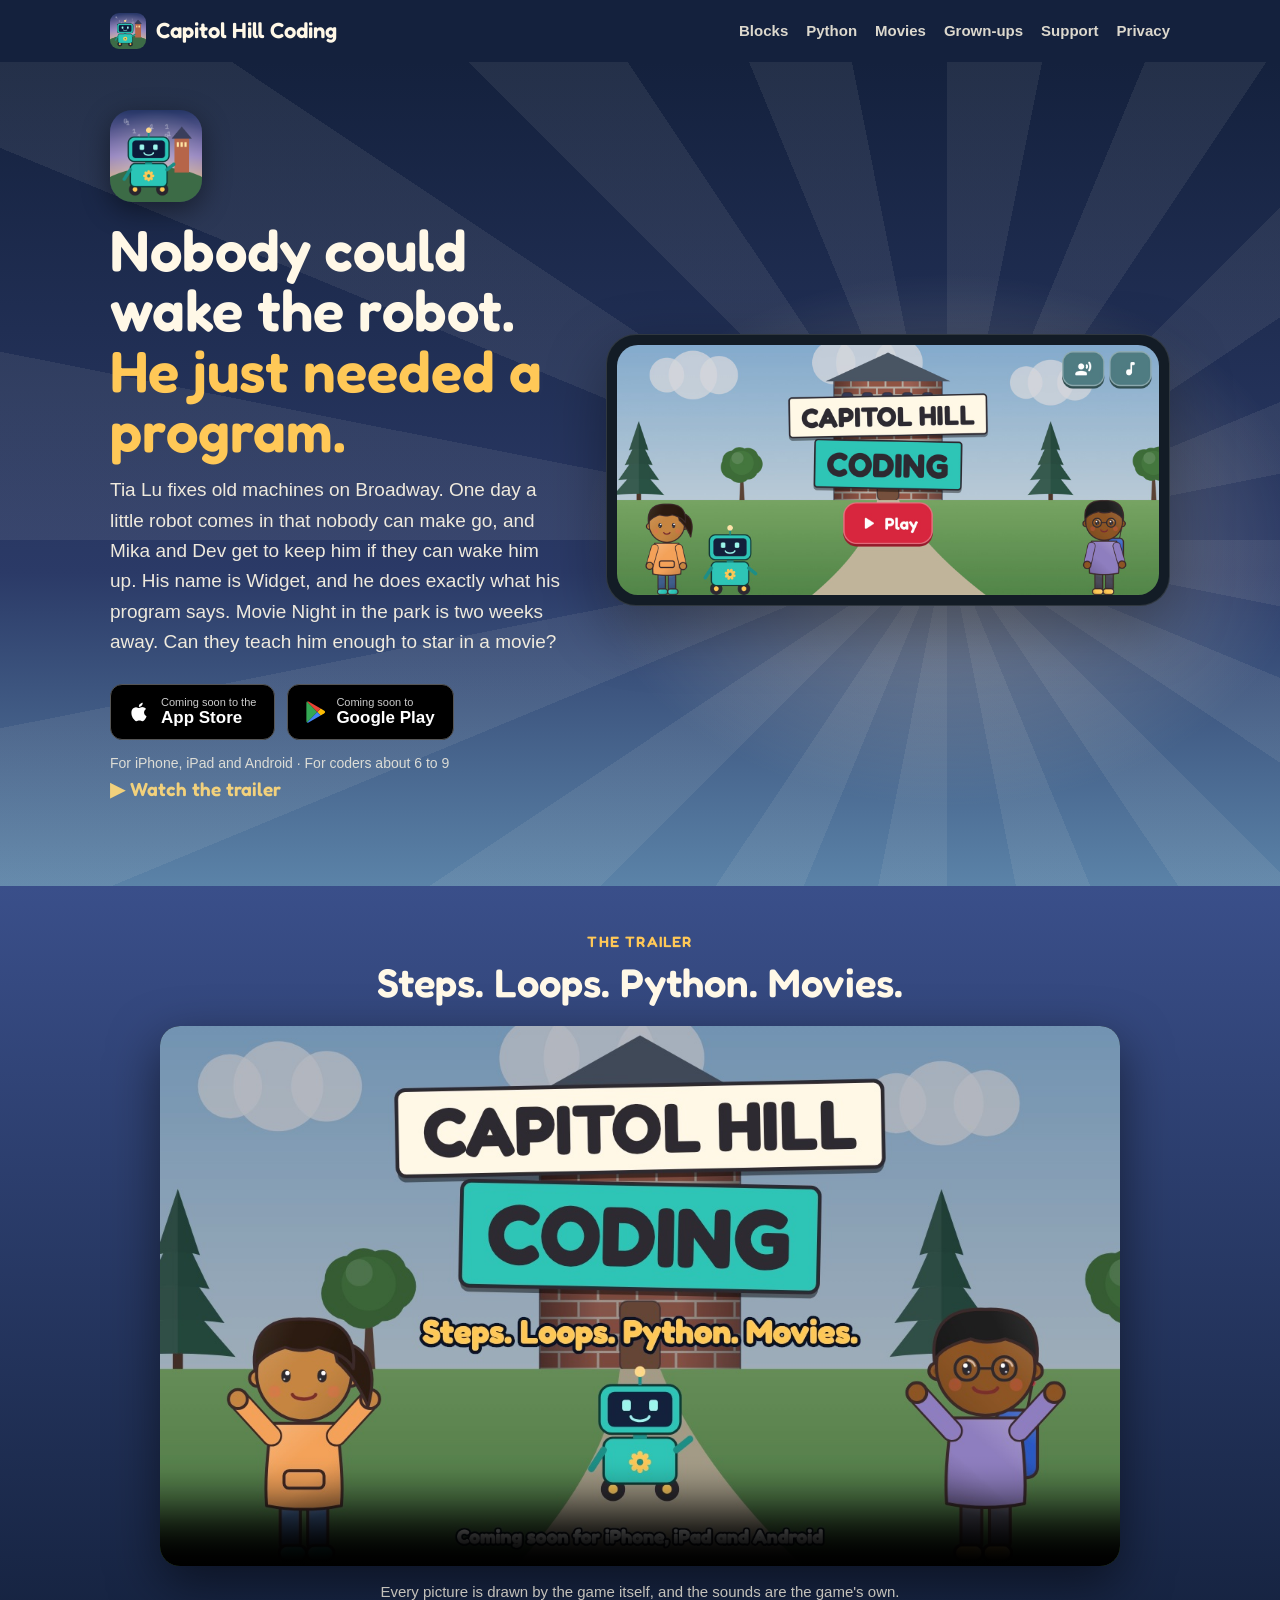
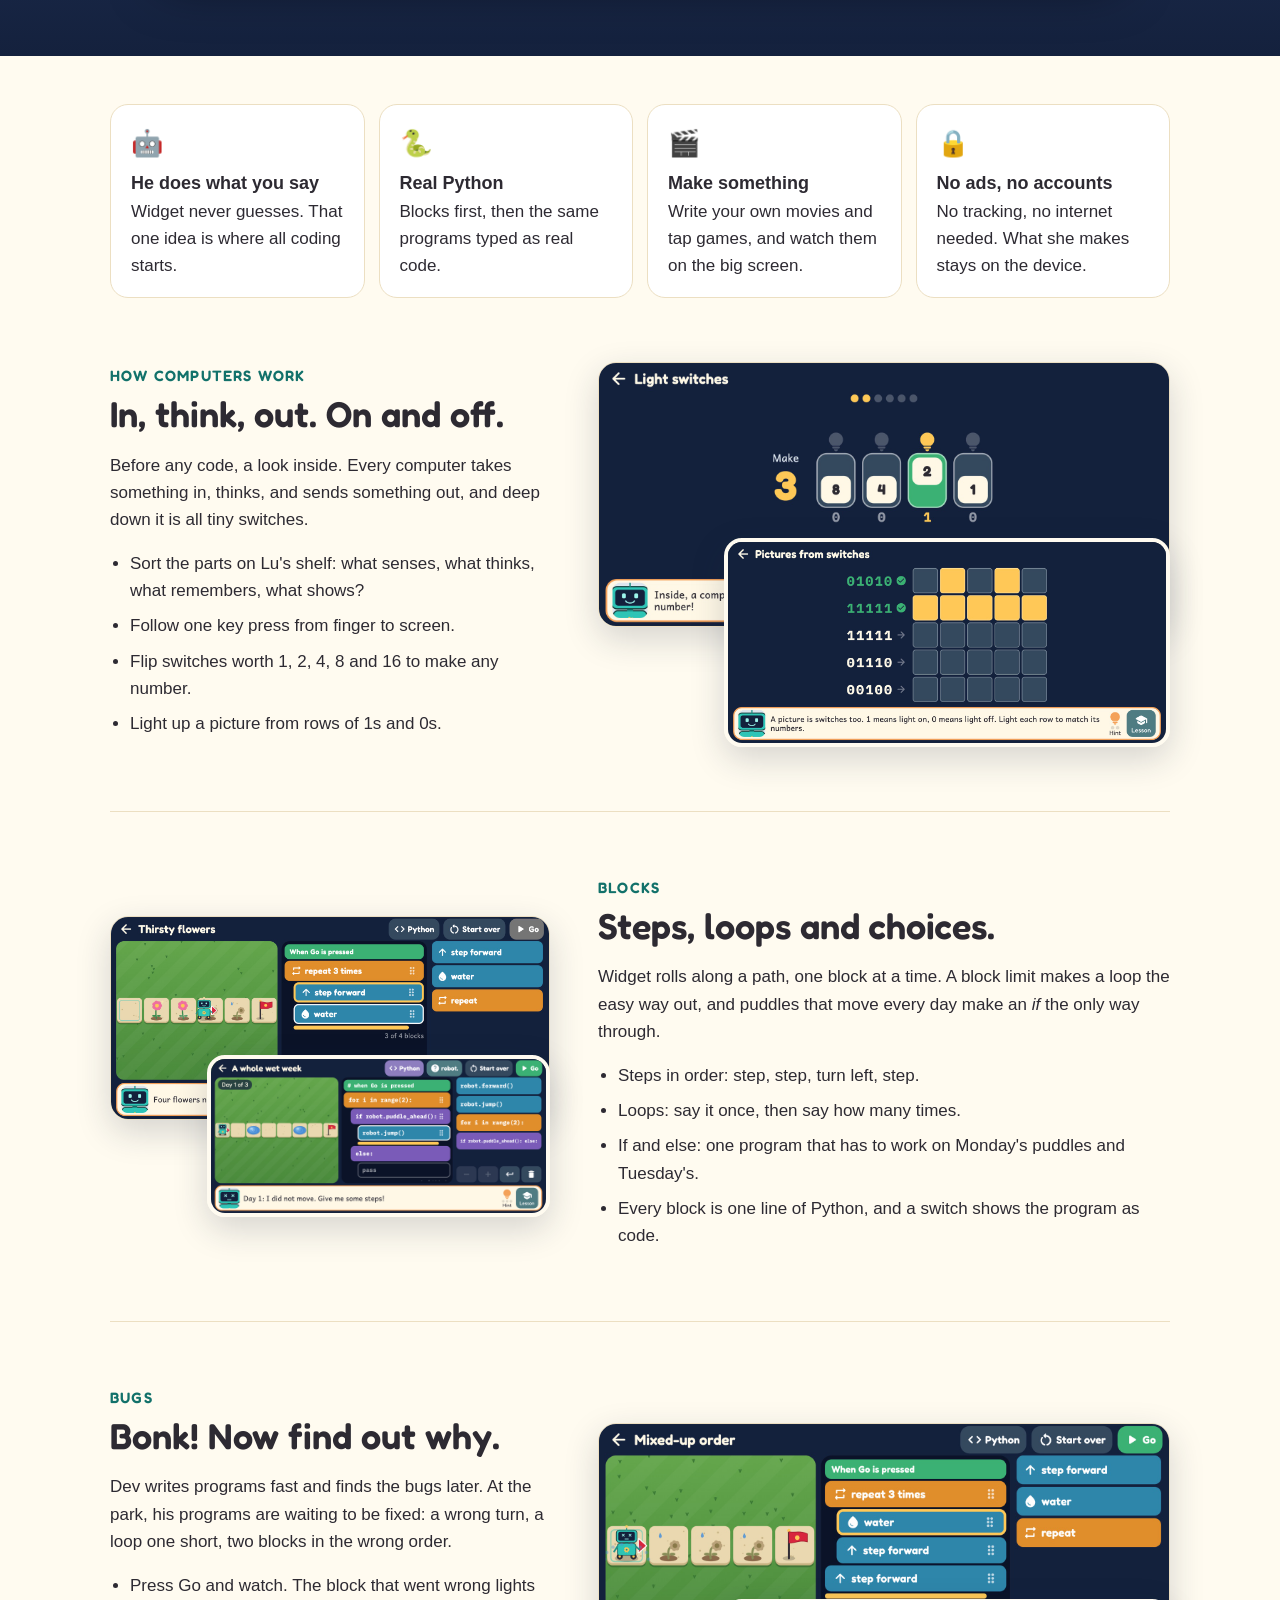
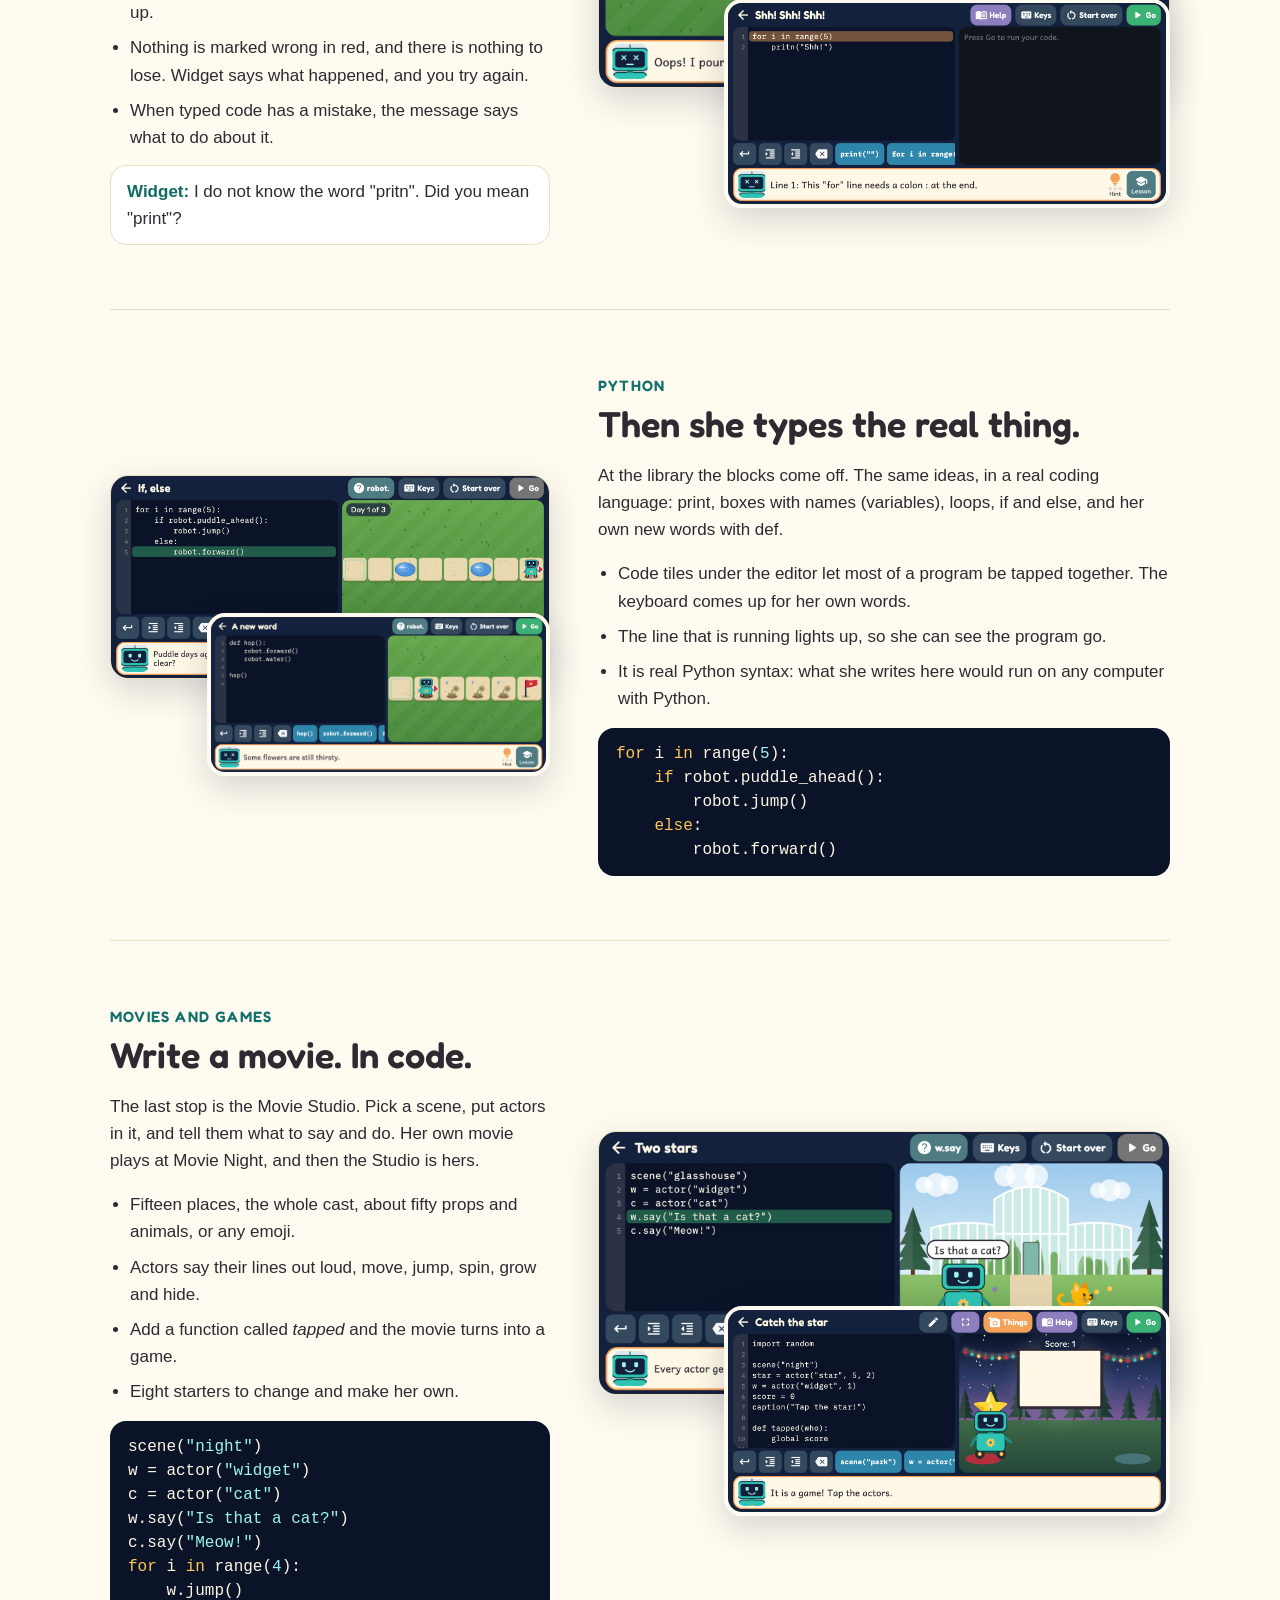
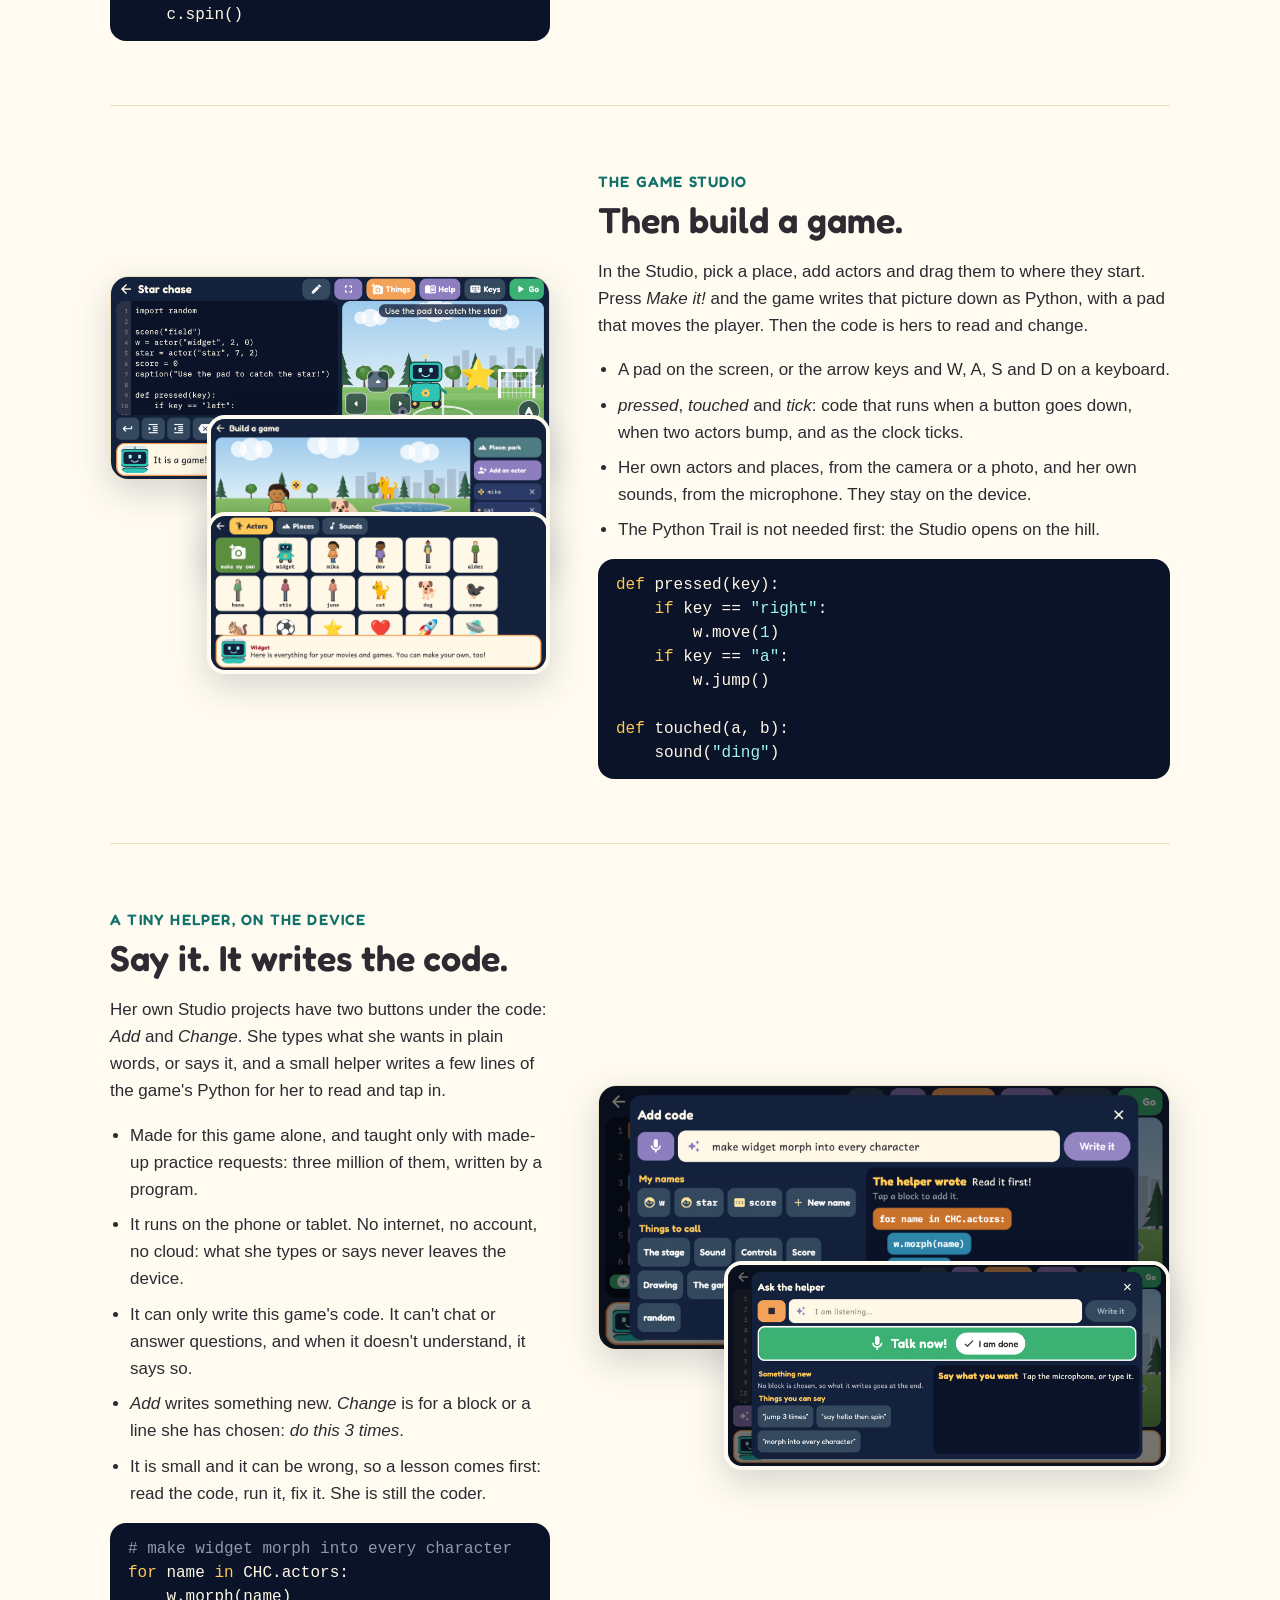
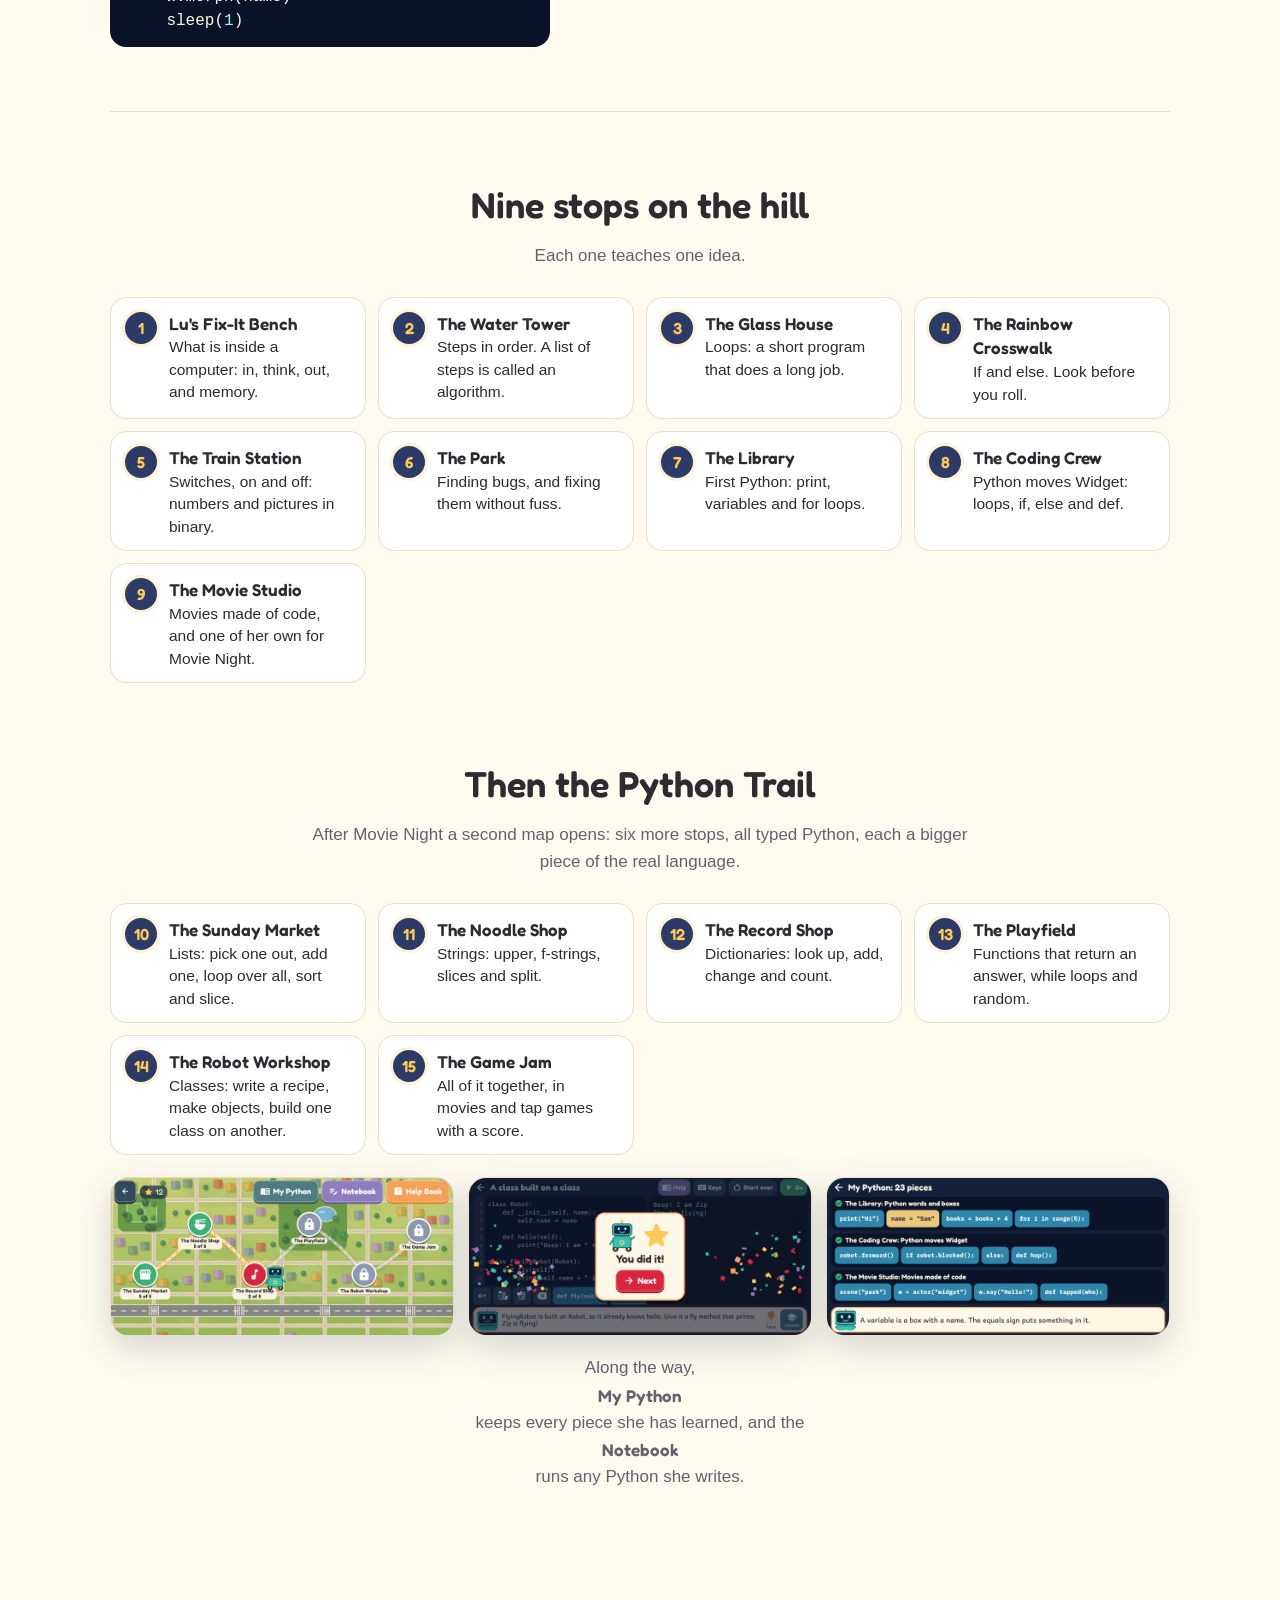
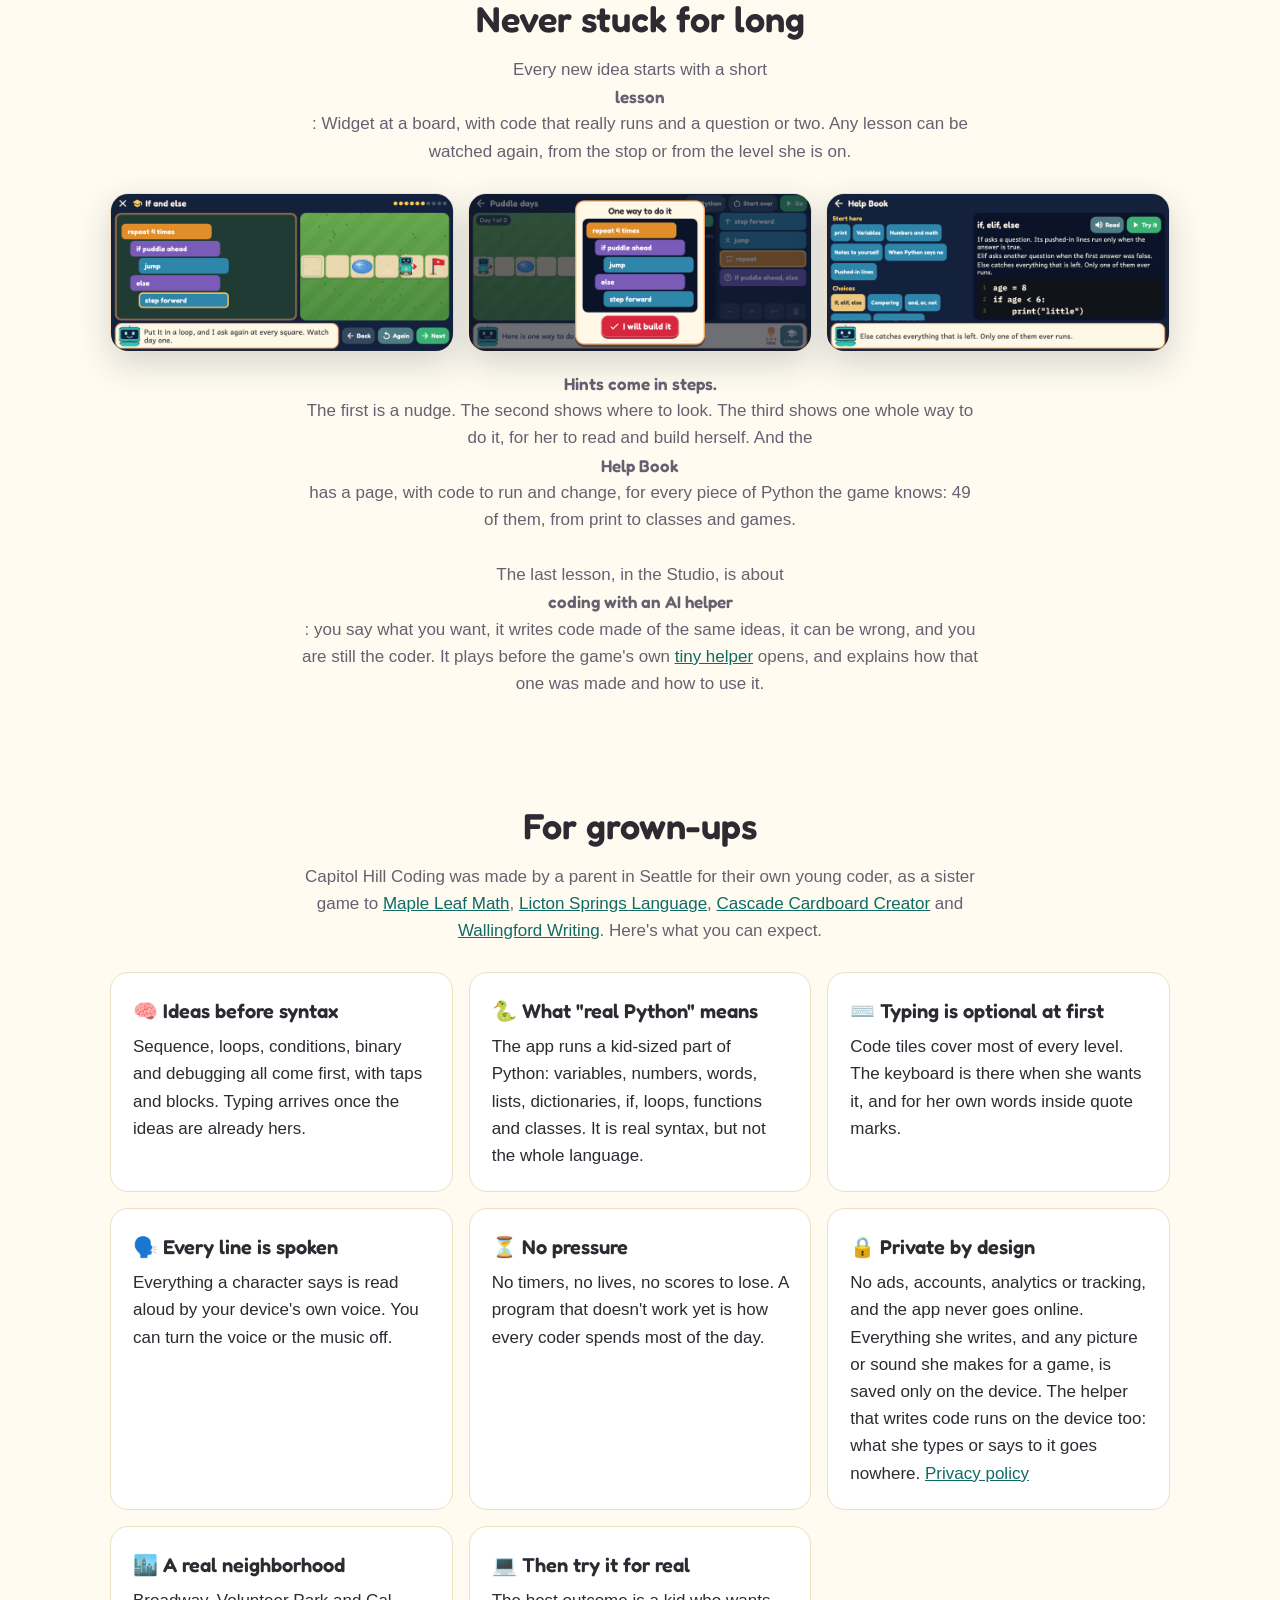
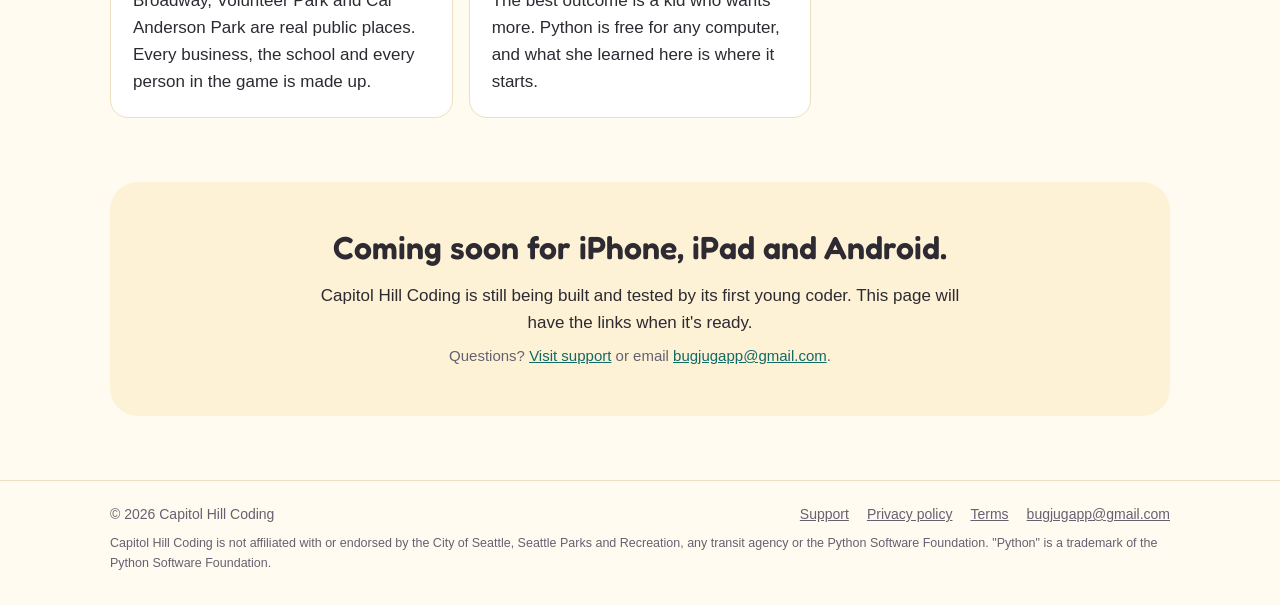
==== commit becc77ec: "Add and Change, in place of Ask The helper is reached by two buttons under the code now: Add writes " ====
--- a/index.html
+++ b/index.html
@@ -218,13 +218,14 @@
     <div>
       <p class="kicker">A tiny helper, on the device</p>
       <h2>Say it. It writes the code.</h2>
-      <p>Her own Studio projects have an <em>Ask</em> button. She types what she wants in plain words, or
-        says it, and a small helper writes a few lines of the game's Python for her to read and tap in.</p>
+      <p>Her own Studio projects have two buttons under the code: <em>Add</em> and <em>Change</em>. She types
+        what she wants in plain words, or says it, and a small helper writes a few lines of the game's Python
+        for her to read and tap in.</p>
       <ul>
         <li>Made for this game alone, and taught only with made-up practice requests: three million of them, written by a program.</li>
         <li>It runs on the phone or tablet. No internet, no account, no cloud: what she types or says never leaves the device.</li>
         <li>It can only write this game's code. It can't chat or answer questions, and when it doesn't understand, it says so.</li>
-        <li>With a block chosen she can ask for a change to it: <em>do this 3 times</em>.</li>
+        <li><em>Add</em> writes something new. <em>Change</em> is for a block or a line she has chosen: <em>do this 3 times</em>.</li>
         <li>It is small and it can be wrong, so a lesson comes first: read the code, run it, fix it. She is still the coder.</li>
       </ul>
 <div class="code"><span class="n"># make widget morph into every character</span>
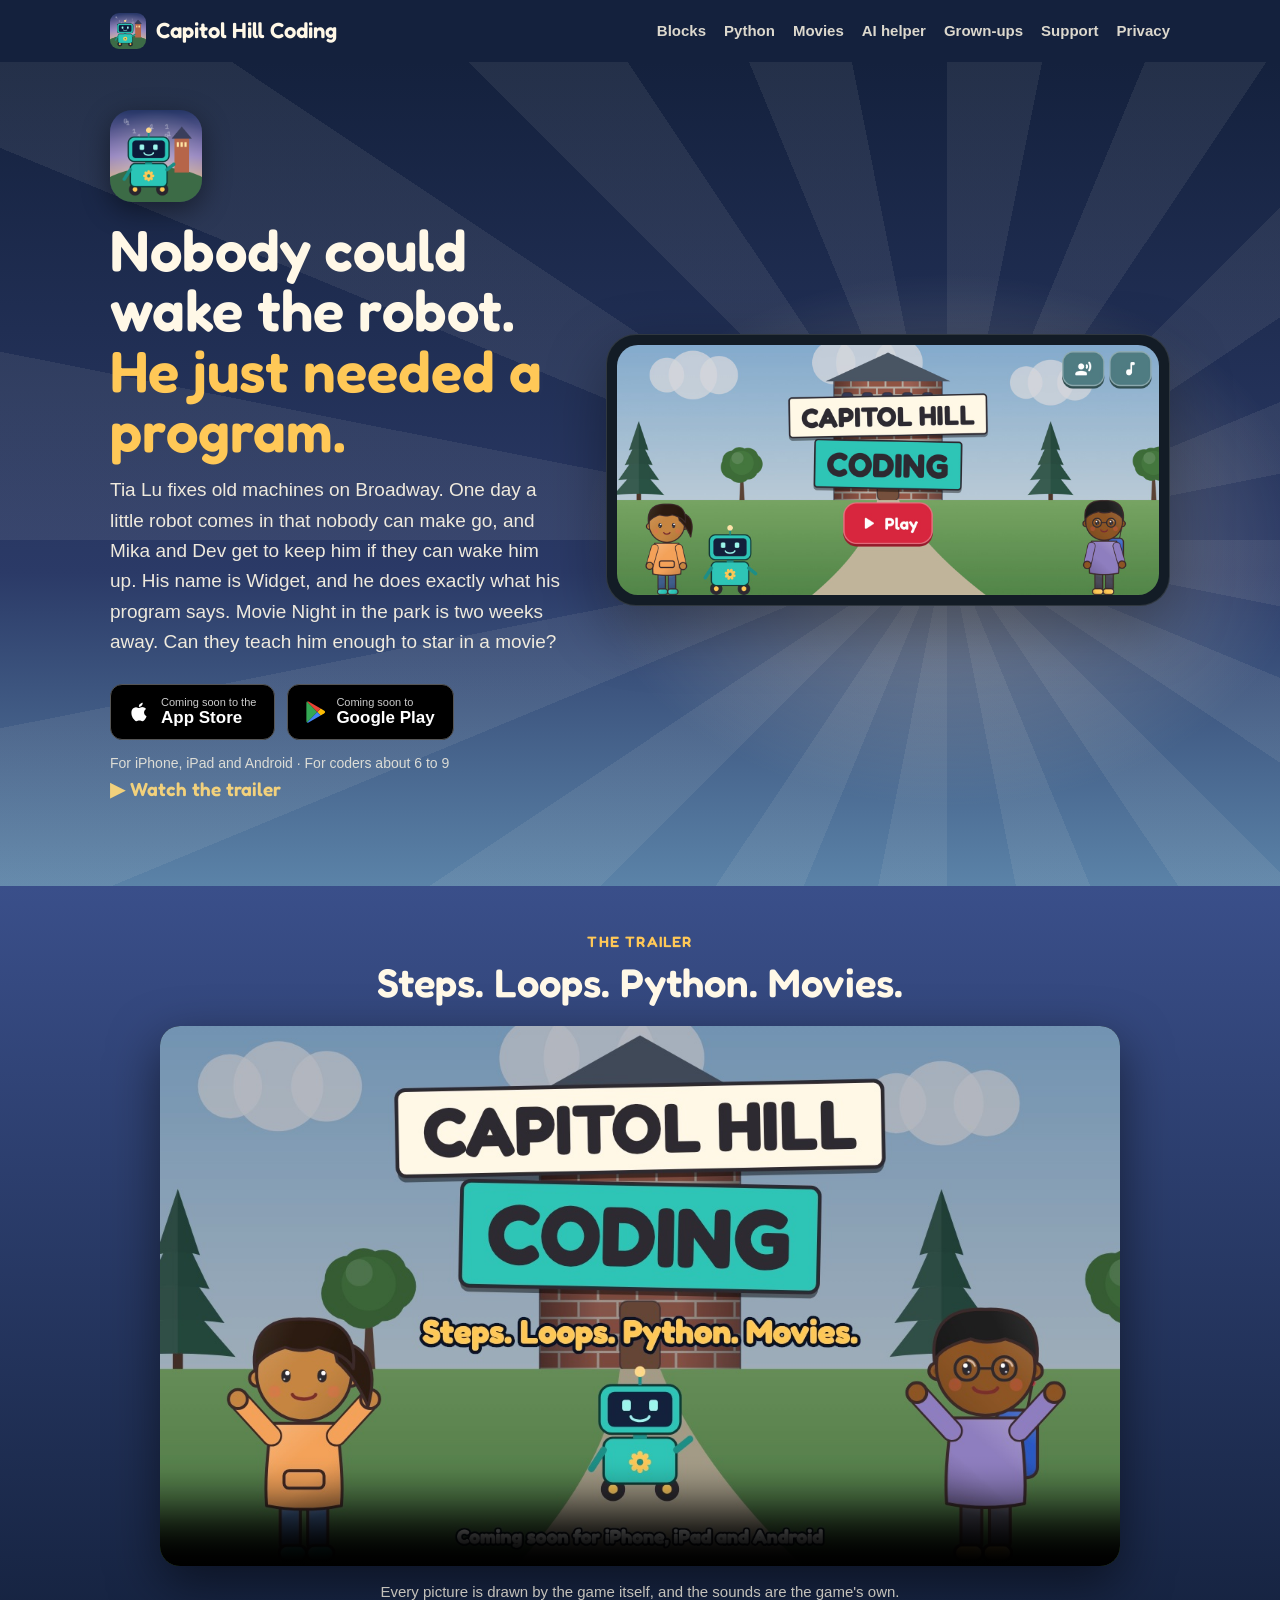
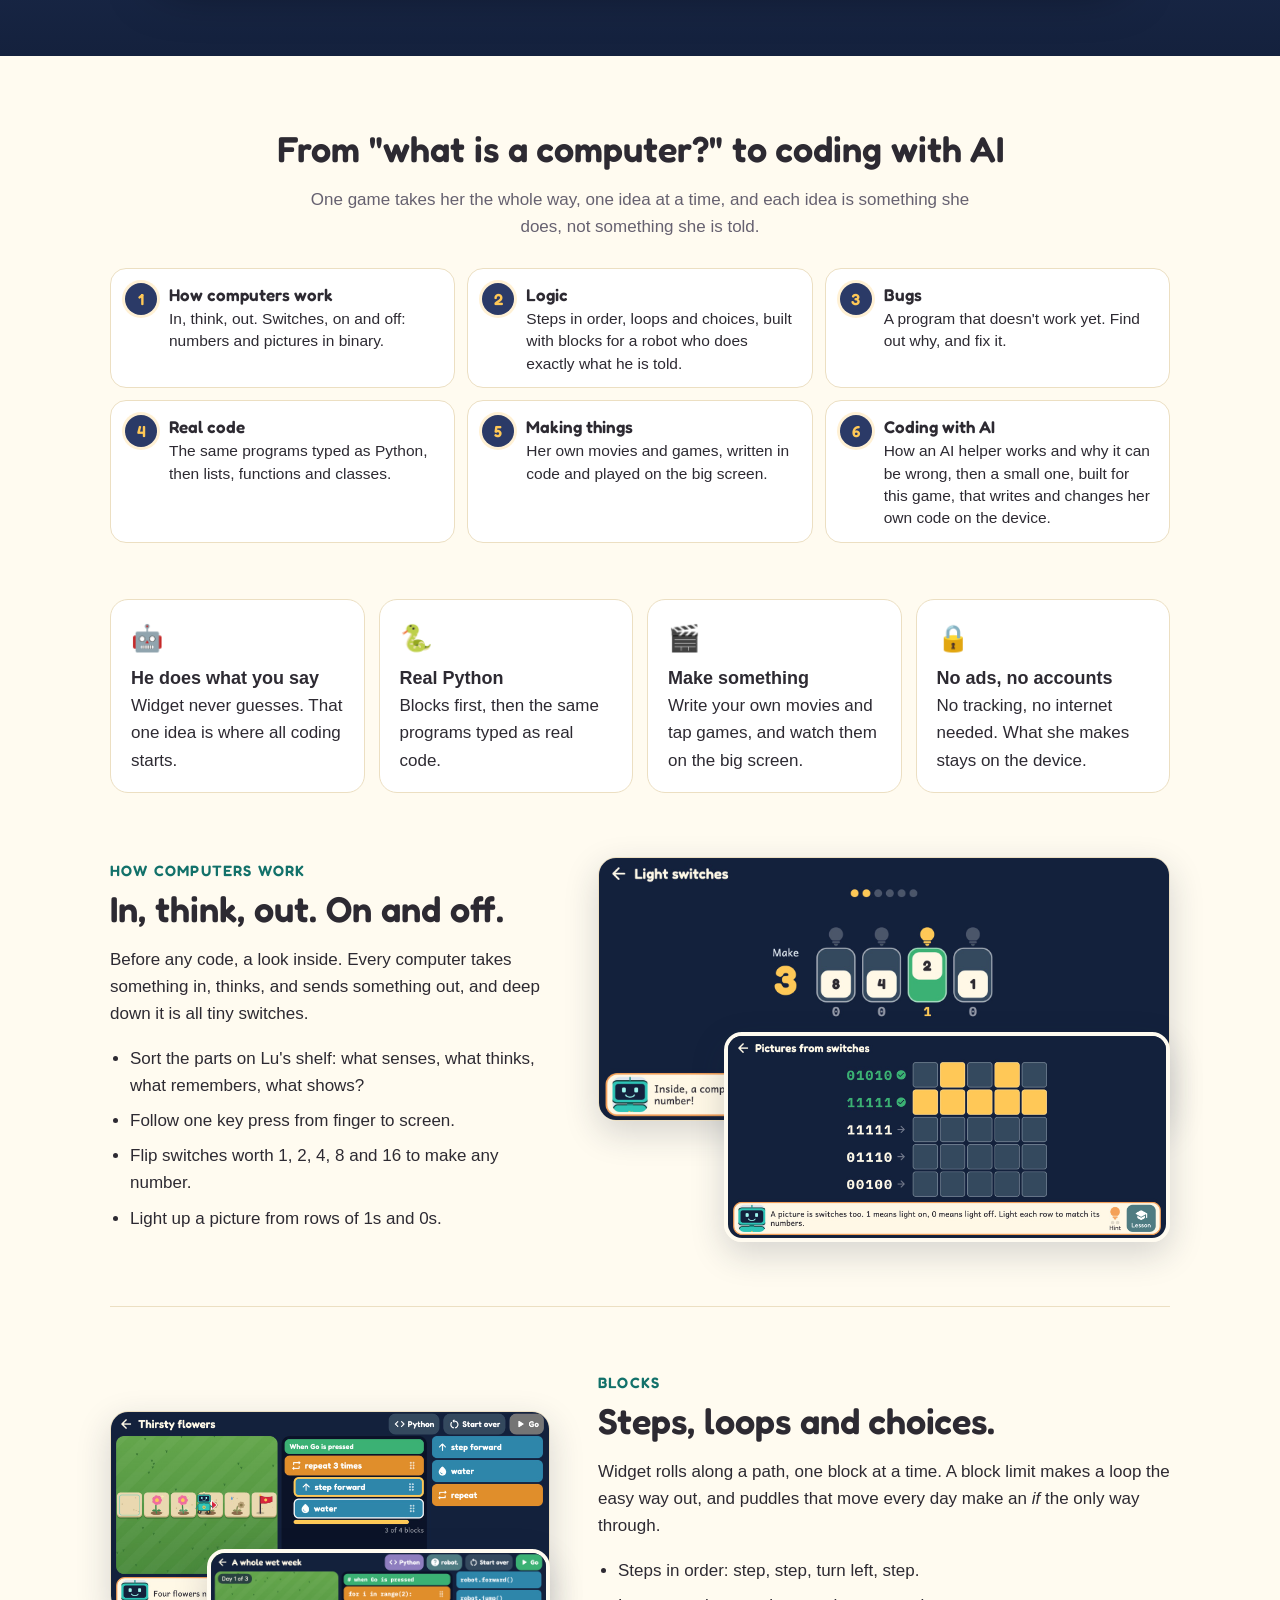
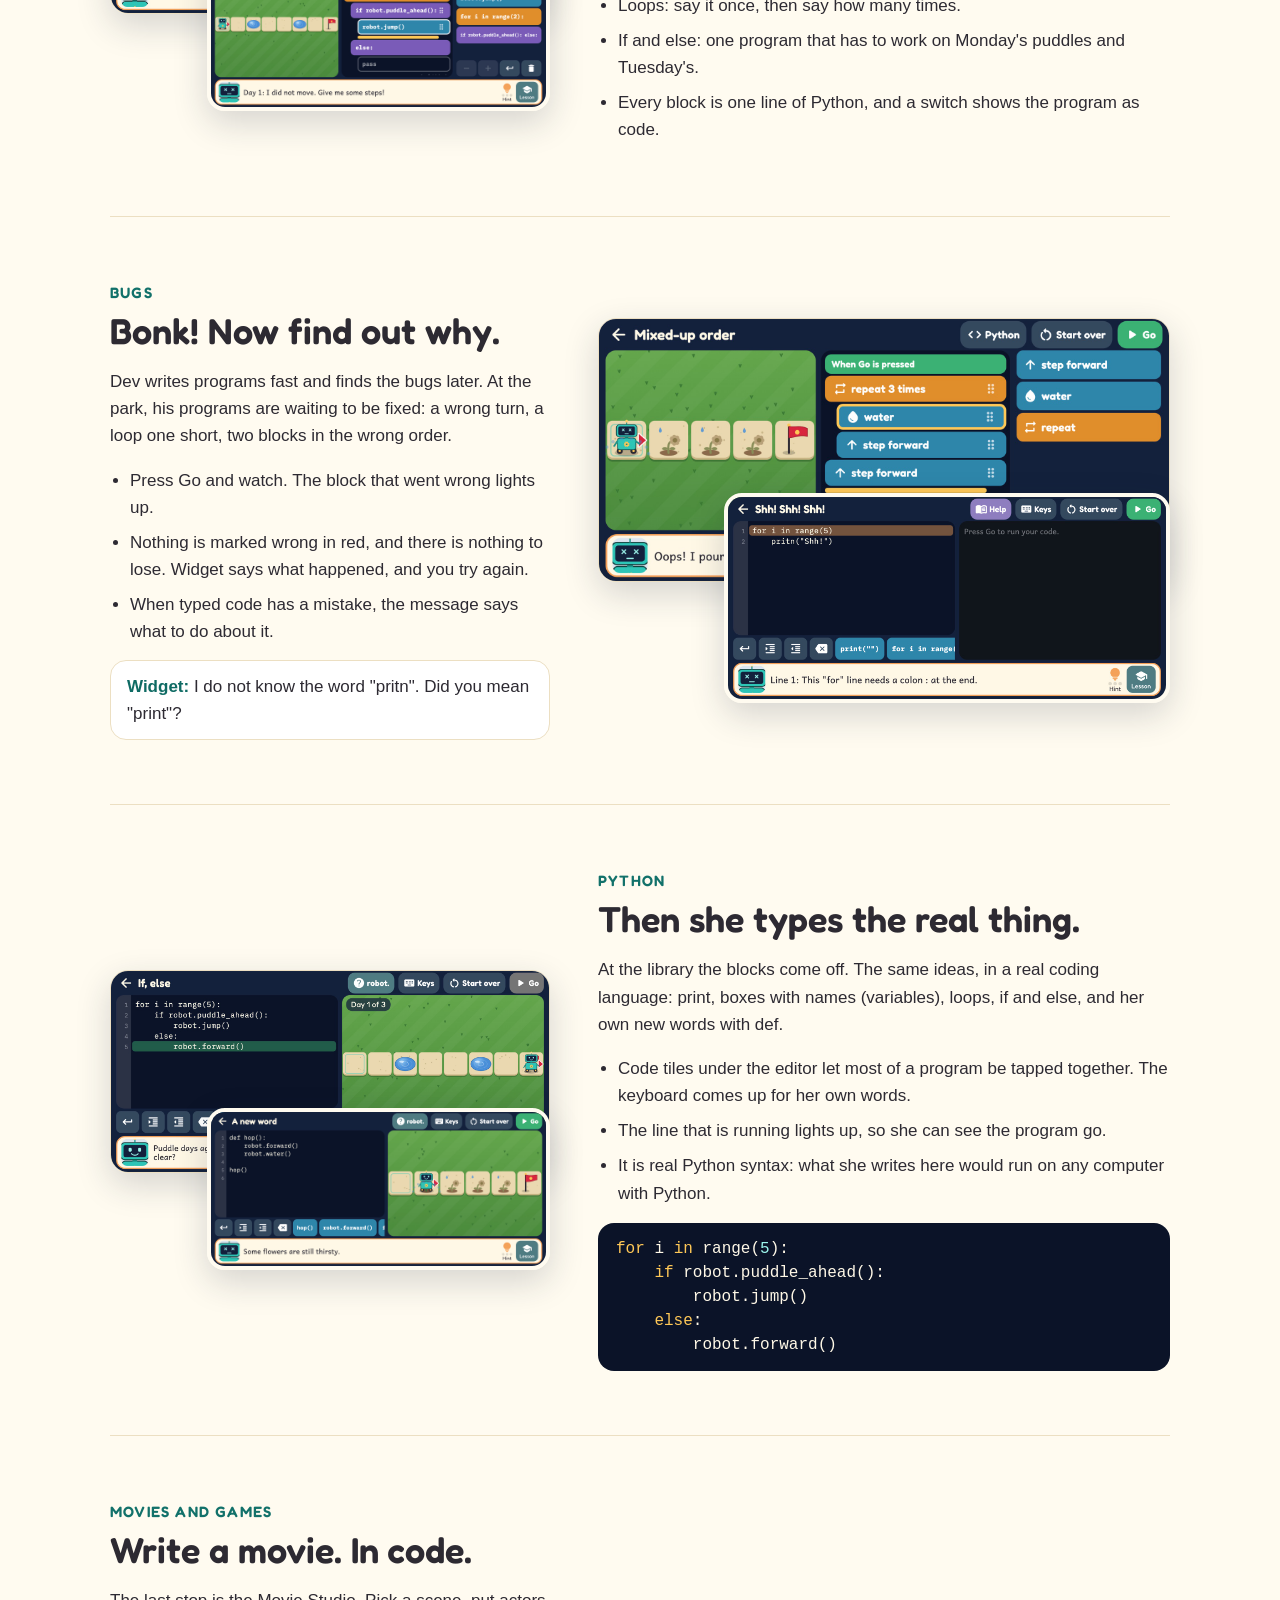
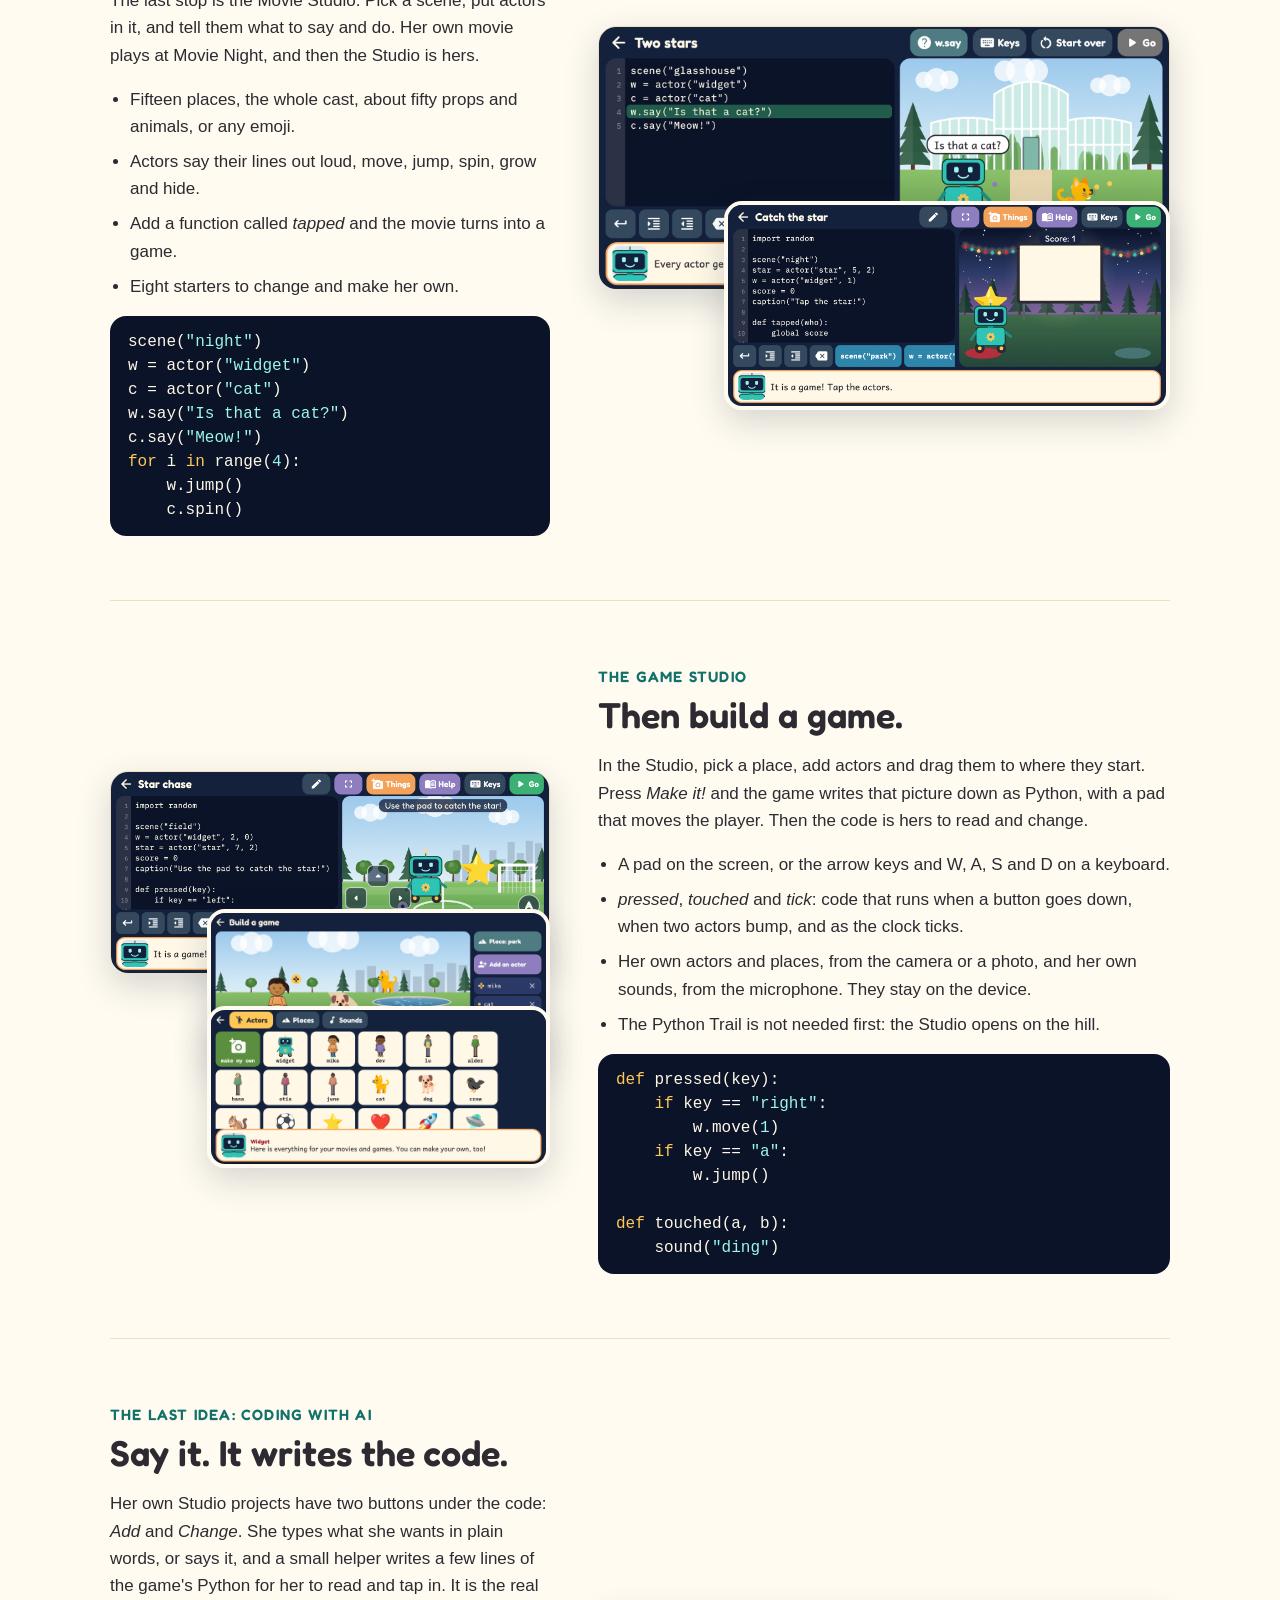
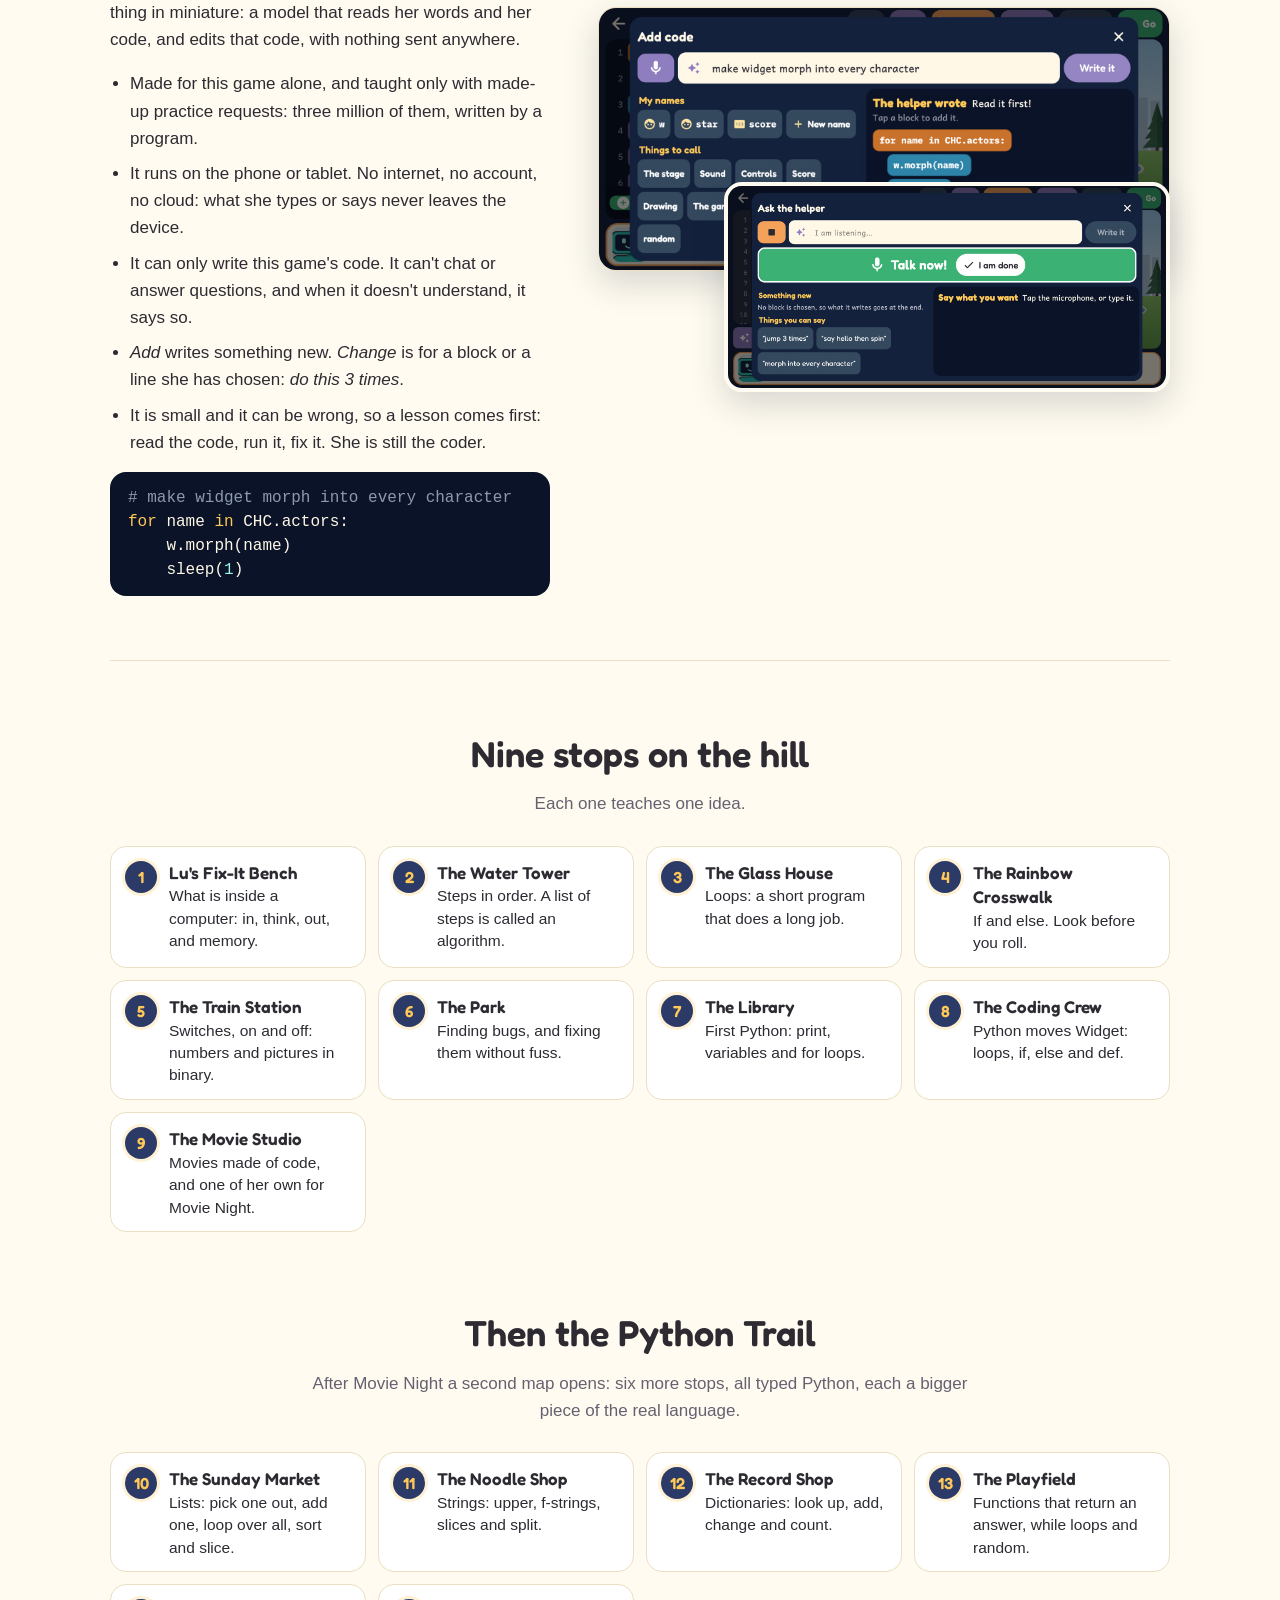
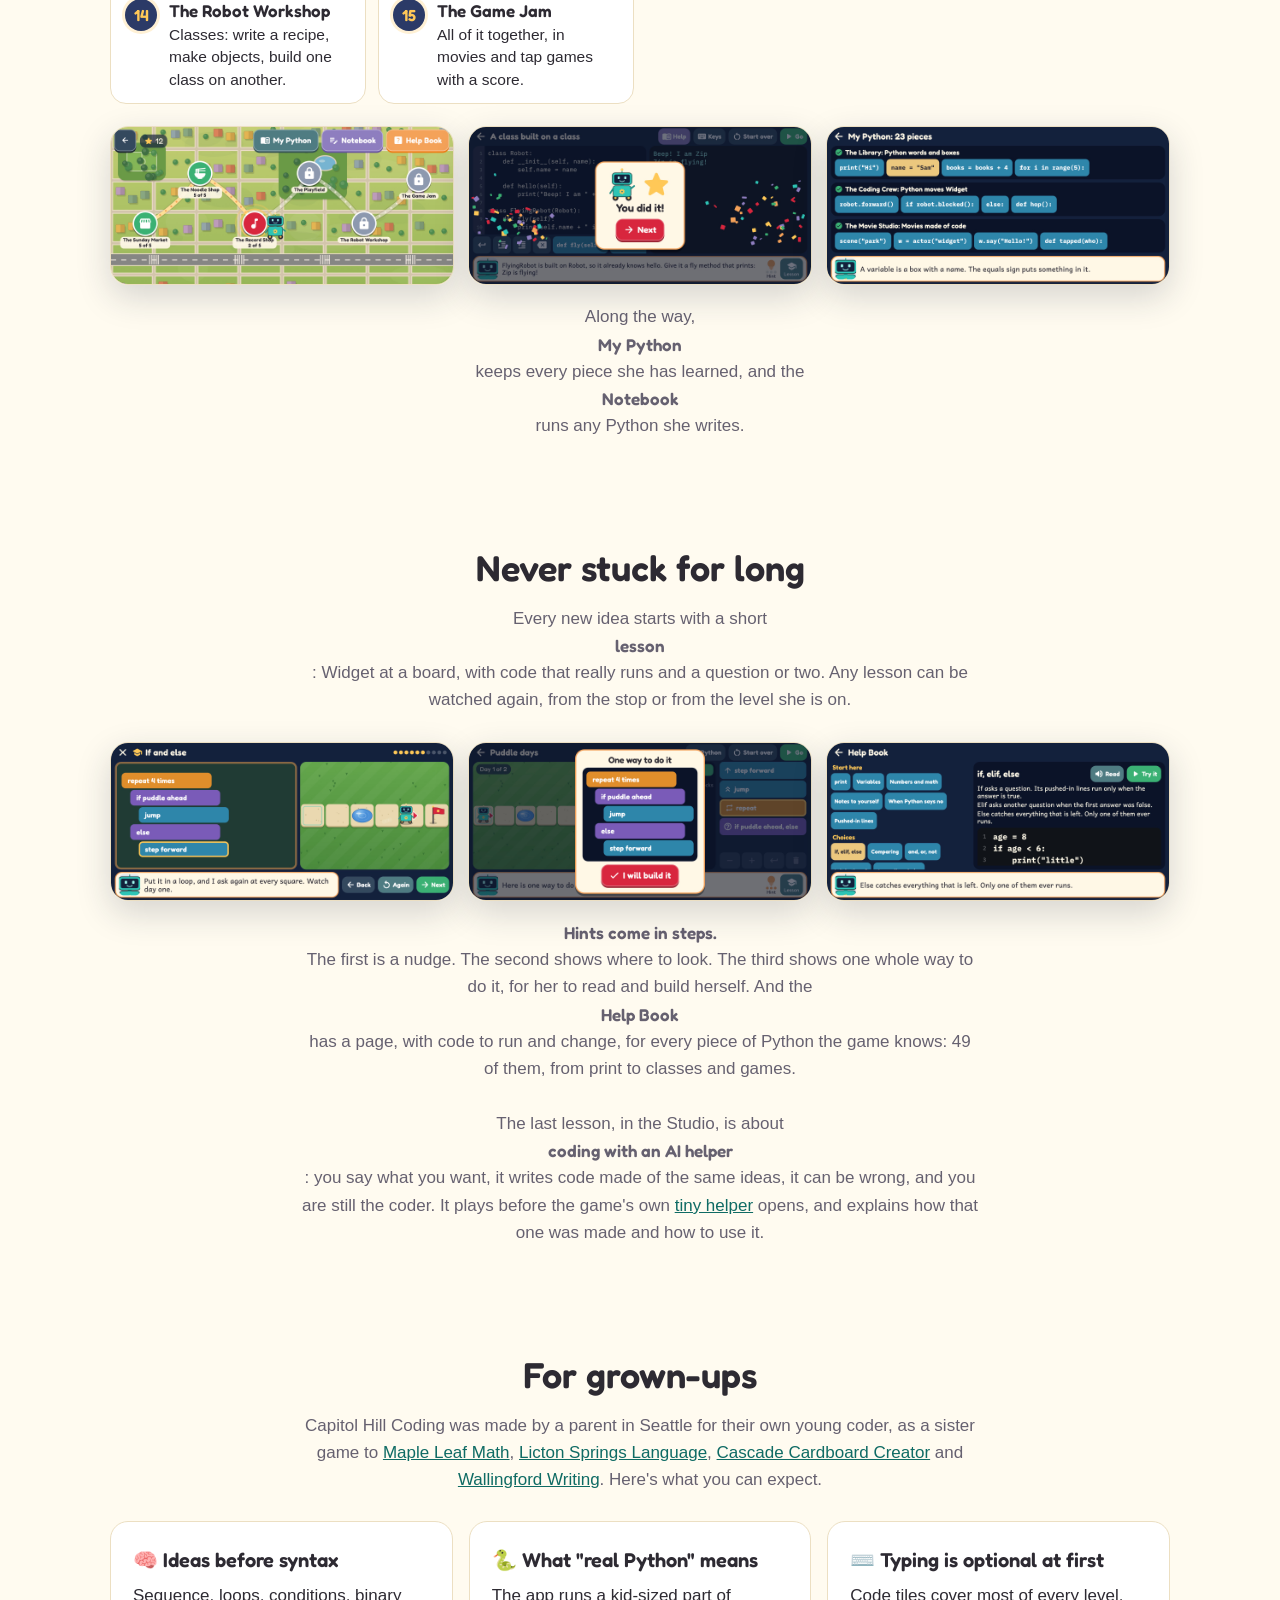
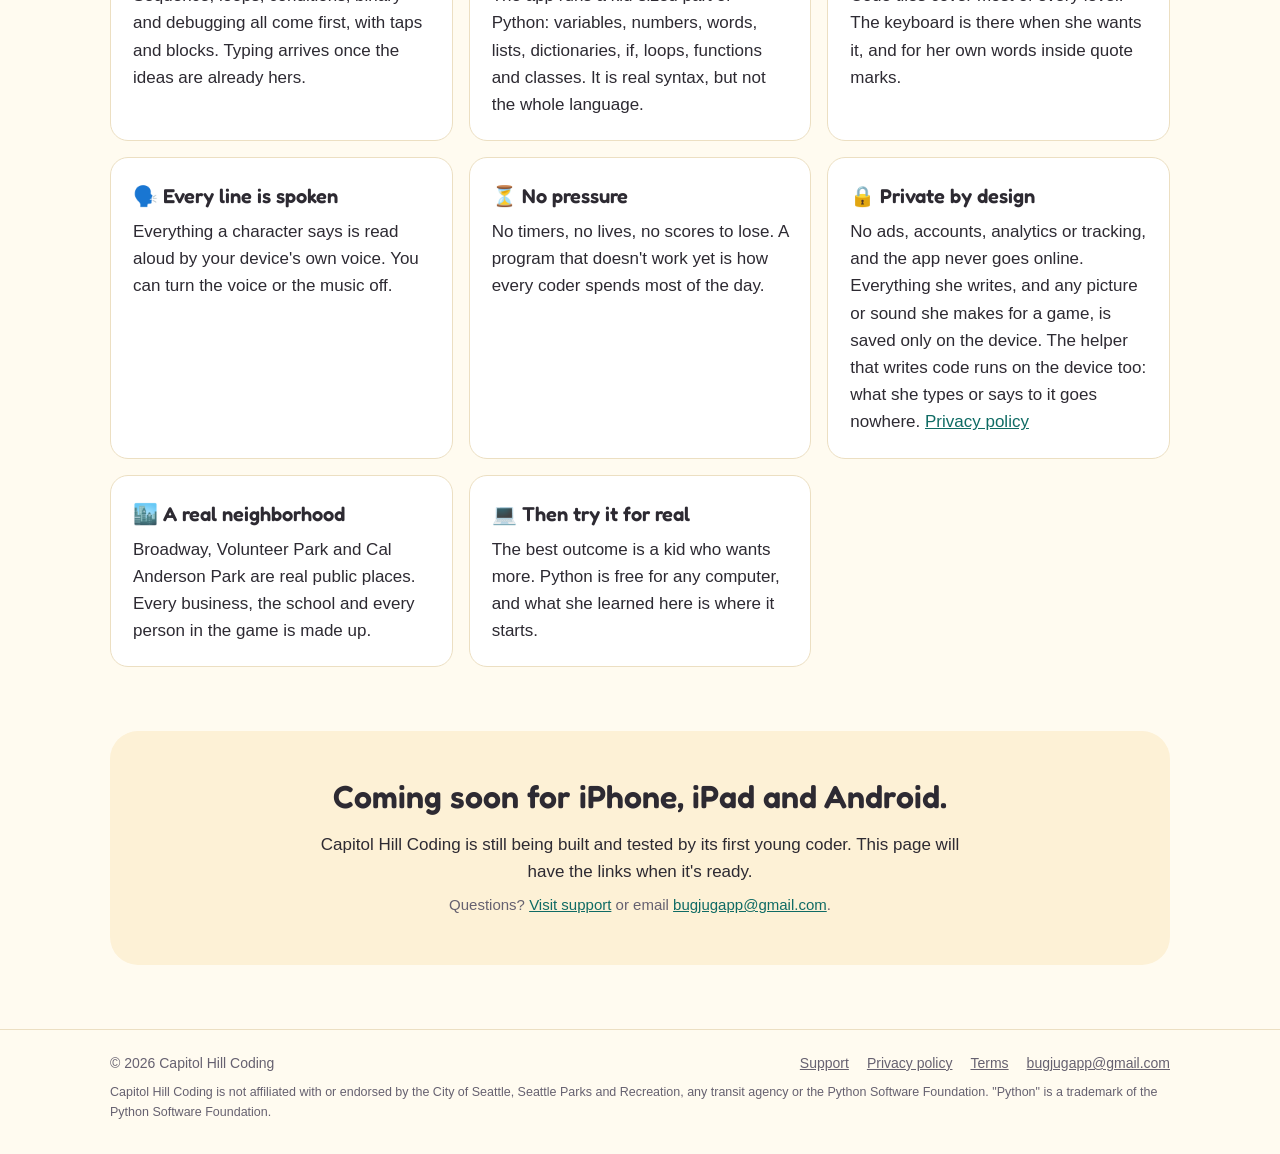
==== commit f7095da8: "The whole path, ending in coding with AI; the trailer shows the helper - A new section opens the pag" ====
--- a/index.html
+++ b/index.html
@@ -4,9 +4,9 @@
   <meta charset="utf-8">
   <meta name="viewport" content="width=device-width, initial-scale=1">
   <title>Capitol Hill Coding: Steps. Loops. Python. Movies.</title>
-  <meta name="description" content="A coding game for kids about 6 to 9, set on Seattle's Capitol Hill. Wake up a little robot called Widget, learn how computers work, program him with blocks, then type real Python and write your own movies and games in code. Fully voiced, no ads, no accounts, no tracking. For iPhone, iPad and Android.">
+  <meta name="description" content="A coding game for kids about 6 to 9, set on Seattle's Capitol Hill. Wake up a little robot called Widget, learn how computers work, program him with blocks, then type real Python, write your own movies and games in code, and finish by coding with a small AI helper that runs on the device. Fully voiced, no ads, no accounts, no tracking. For iPhone, iPad and Android.">
   <meta property="og:title" content="Capitol Hill Coding: Steps. Loops. Python. Movies.">
-  <meta property="og:description" content="Nobody could wake the robot. He just needed a program. From first steps to real Python and movies made of code, with no ads and no tracking.">
+  <meta property="og:description" content="Nobody could wake the robot. He just needed a program. From how a computer works to real Python, movies made of code, and coding with a tiny on-device AI helper. No ads and no tracking.">
   <meta property="og:image" content="https://capitolhillcoding.github.io/img/og.jpg">
   <meta property="og:url" content="https://capitolhillcoding.github.io/">
   <meta name="twitter:card" content="summary_large_image">
@@ -23,6 +23,7 @@
       <a class="wide" href="#blocks">Blocks</a>
       <a class="wide" href="#python">Python</a>
       <a class="wide" href="#movies">Movies</a>
+      <a class="wide" href="#helper">AI helper</a>
       <a class="wide" href="#grownups">Grown-ups</a>
       <a href="support.html">Support</a>
       <a href="privacy.html">Privacy</a>
@@ -61,7 +62,7 @@
     <p class="kicker">The trailer</p>
     <h2 id="trailer-title">Steps. Loops. Python. Movies.</h2>
     <video controls playsinline preload="none" poster="video/trailer-poster.jpg" width="1280" height="720"
-      aria-label="A 42-second Capitol Hill Coding trailer: in a repair shop, a robot that nobody could wake lights up. Blocks stack into a program and the robot, Widget, follows them step by step to a flag. A repeat block waters a whole row of flowers. An if block lets him jump over puddles. A wrong turn makes him bonk into a hedge, and the block is fixed. Then the same program is typed as real Python and run. A movie written in code plays, with Widget and Mika dancing, and a tap game counts up a score. The logo lands with the words Steps, Loops, Python, Movies.">
+      aria-label="A 48-second Capitol Hill Coding trailer: in a repair shop, a robot that nobody could wake lights up. Blocks stack into a program and the robot, Widget, follows them step by step to a flag. A repeat block waters a whole row of flowers. An if block lets him jump over puddles. A wrong turn makes him bonk into a hedge, and the block is fixed. Then the same program is typed as real Python and run. A movie written in code plays, with Widget and Mika dancing, and a tap game counts up a score. Then the words 'make widget jump 3 times' are typed into a box, a tiny AI helper on the device writes a two-line loop, and Widget jumps three times. The logo lands with the words Steps, Loops, Python, Movies.">
       <source src="video/trailer.mp4" type="video/mp4">
     </video>
     <p class="trailer-note">Every picture is drawn by the game itself, and the sounds are the game's own.</p>
@@ -69,6 +70,20 @@
 </section>
 
 <main class="wrap">
+  <section class="chapters" id="path">
+    <h2>From "what is a computer?" to coding with AI</h2>
+    <p>One game takes her the whole way, one idea at a time, and each idea is something she does, not something
+      she is told.</p>
+    <ol>
+      <li><strong>How computers work</strong>In, think, out. Switches, on and off: numbers and pictures in binary.</li>
+      <li><strong>Logic</strong>Steps in order, loops and choices, built with blocks for a robot who does exactly what he is told.</li>
+      <li><strong>Bugs</strong>A program that doesn't work yet. Find out why, and fix it.</li>
+      <li><strong>Real code</strong>The same programs typed as Python, then lists, functions and classes.</li>
+      <li><strong>Making things</strong>Her own movies and games, written in code and played on the big screen.</li>
+      <li><strong>Coding with AI</strong>How an AI helper works and why it can be wrong, then a small one, built for this game, that writes and changes her own code on the device.</li>
+    </ol>
+  </section>
+
   <ul class="pills">
     <li><span class="e">🤖</span><strong>He does what you say</strong>Widget never guesses. That one idea is where all coding starts.</li>
     <li><span class="e">🐍</span><strong>Real Python</strong>Blocks first, then the same programs typed as real code.</li>
@@ -216,11 +231,12 @@
 
   <div class="feature" id="helper">
     <div>
-      <p class="kicker">A tiny helper, on the device</p>
+      <p class="kicker">The last idea: coding with AI</p>
       <h2>Say it. It writes the code.</h2>
       <p>Her own Studio projects have two buttons under the code: <em>Add</em> and <em>Change</em>. She types
         what she wants in plain words, or says it, and a small helper writes a few lines of the game's Python
-        for her to read and tap in.</p>
+        for her to read and tap in. It is the real thing in miniature: a model that reads her words and her
+        code, and edits that code, with nothing sent anywhere.</p>
       <ul>
         <li>Made for this game alone, and taught only with made-up practice requests: three million of them, written by a program.</li>
         <li>It runs on the phone or tablet. No internet, no account, no cloud: what she types or says never leaves the device.</li>
--- a/style.css
+++ b/style.css
@@ -112,6 +112,7 @@
 .chapters h2 { font-size: 36px; margin: 0 0 8px; font-weight: 600; text-align: center; }
 .chapters > p { text-align: center; max-width: 40em; margin: 0 auto 28px; color: var(--muted); }
 .chapters ol { list-style: none; padding: 0; margin: 0; display: grid; grid-template-columns: repeat(auto-fit, minmax(230px, 1fr)); gap: 12px; counter-reset: ch; }
+#path ol { grid-template-columns: repeat(auto-fit, minmax(300px, 1fr)); }
 .chapters li { counter-increment: ch; background: var(--card); border: 1px solid var(--line); border-radius: 16px; padding: 14px 16px 12px 58px; position: relative; font-size: 15.5px; line-height: 1.45; }
 .chapters li::before {
   content: counter(ch); position: absolute; left: 14px; top: 14px; width: 32px; height: 32px; border-radius: 50%;
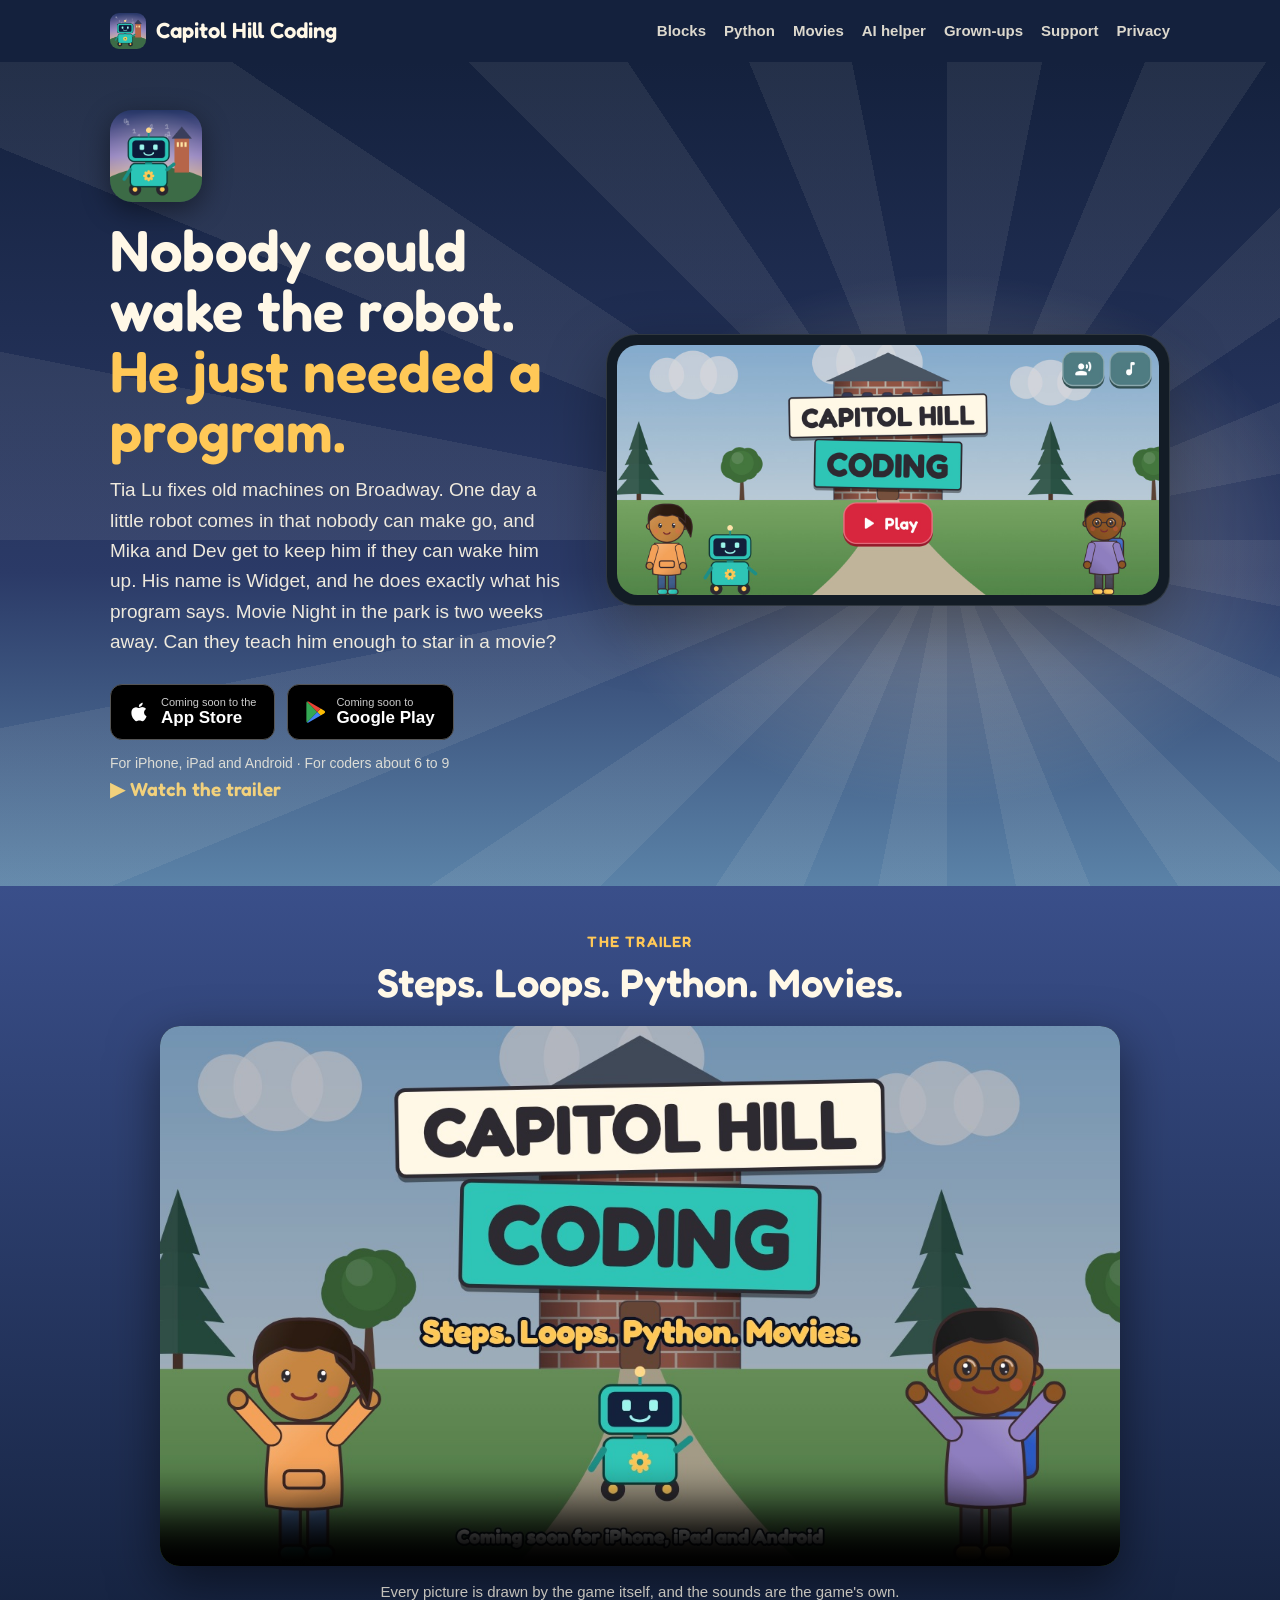
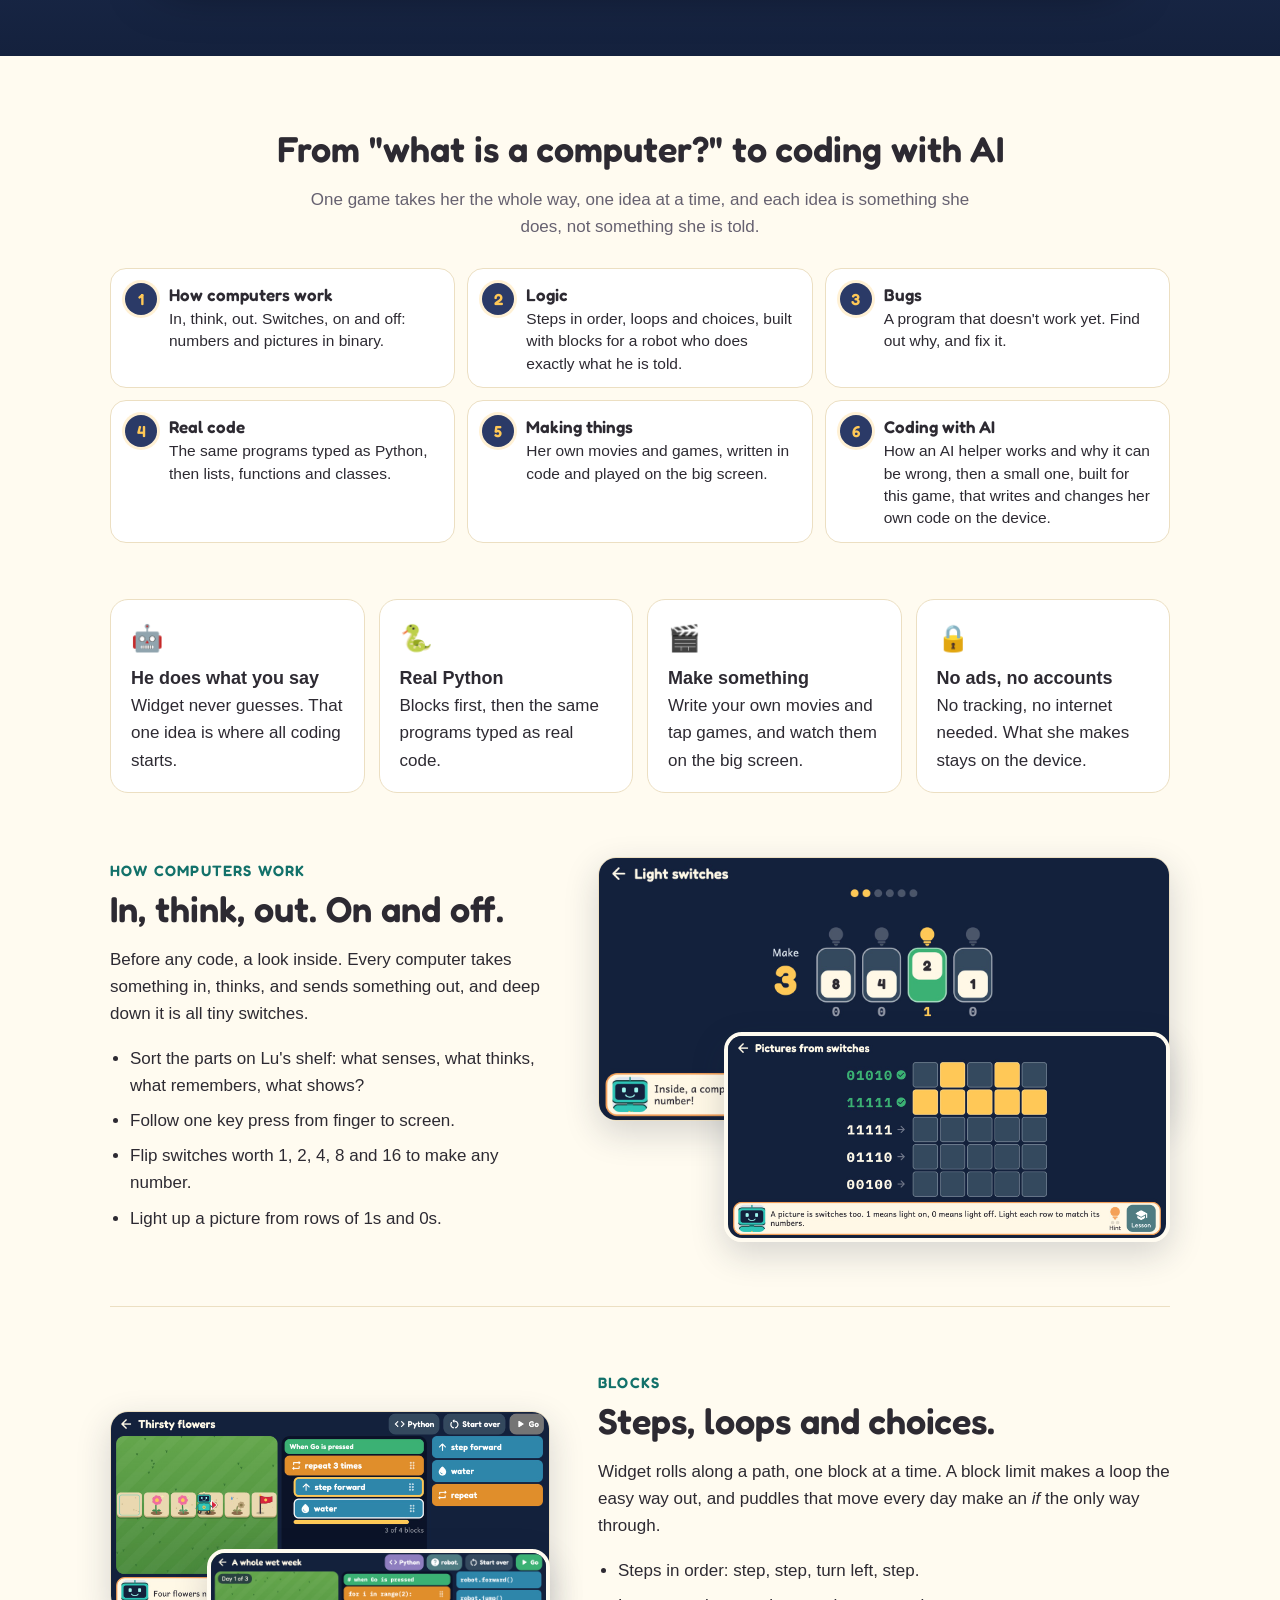
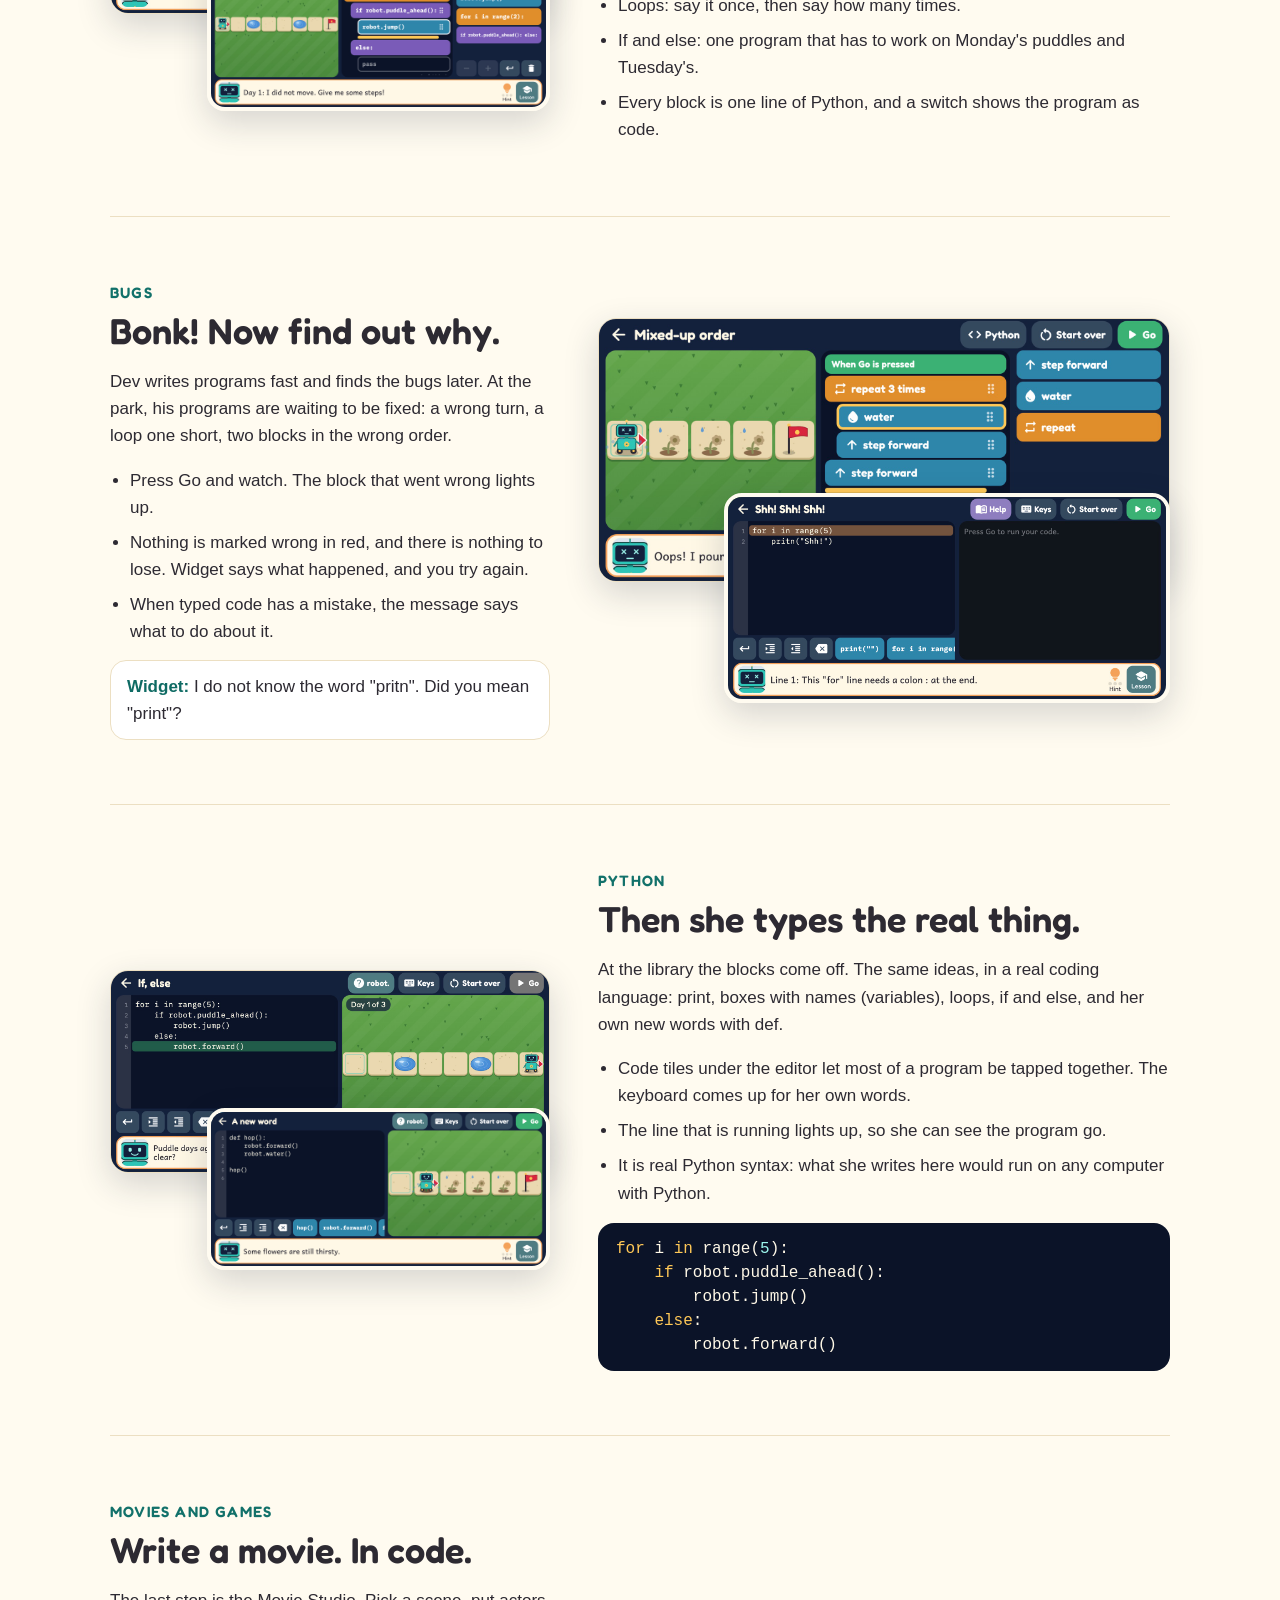
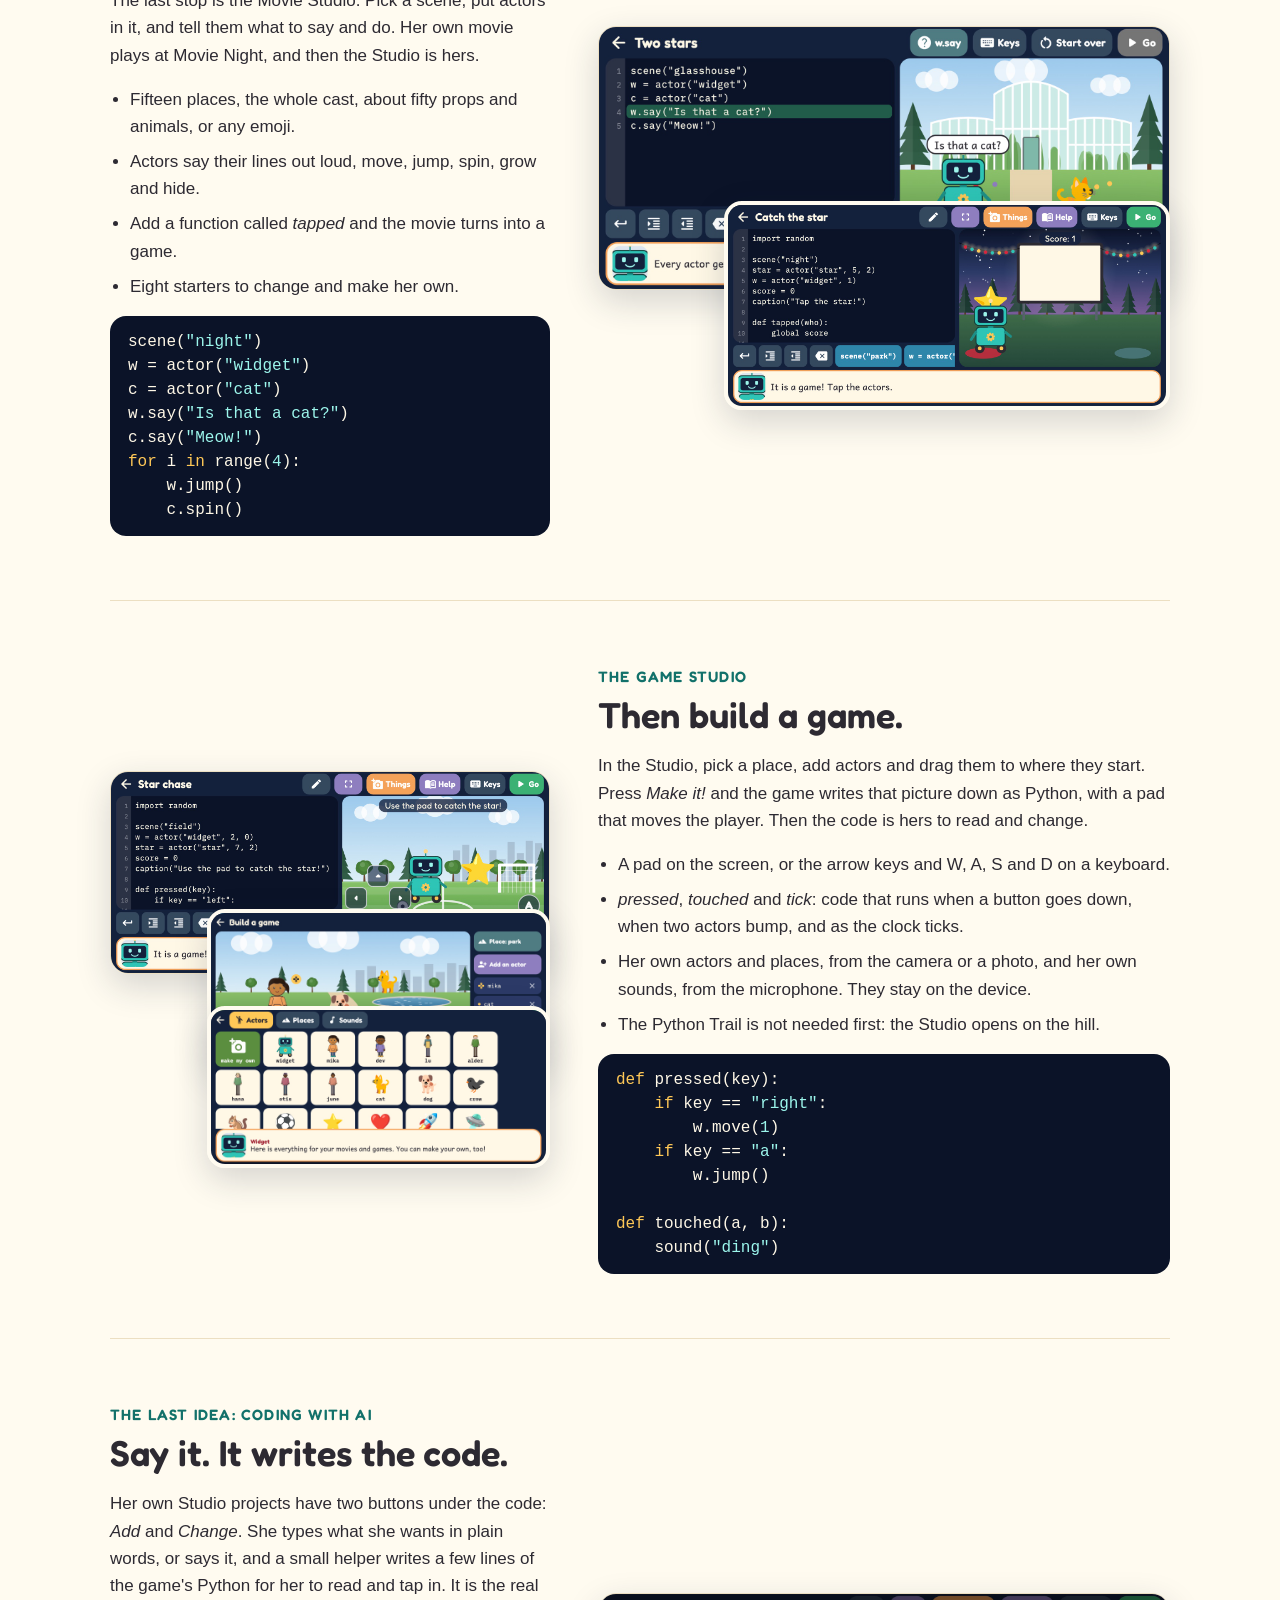
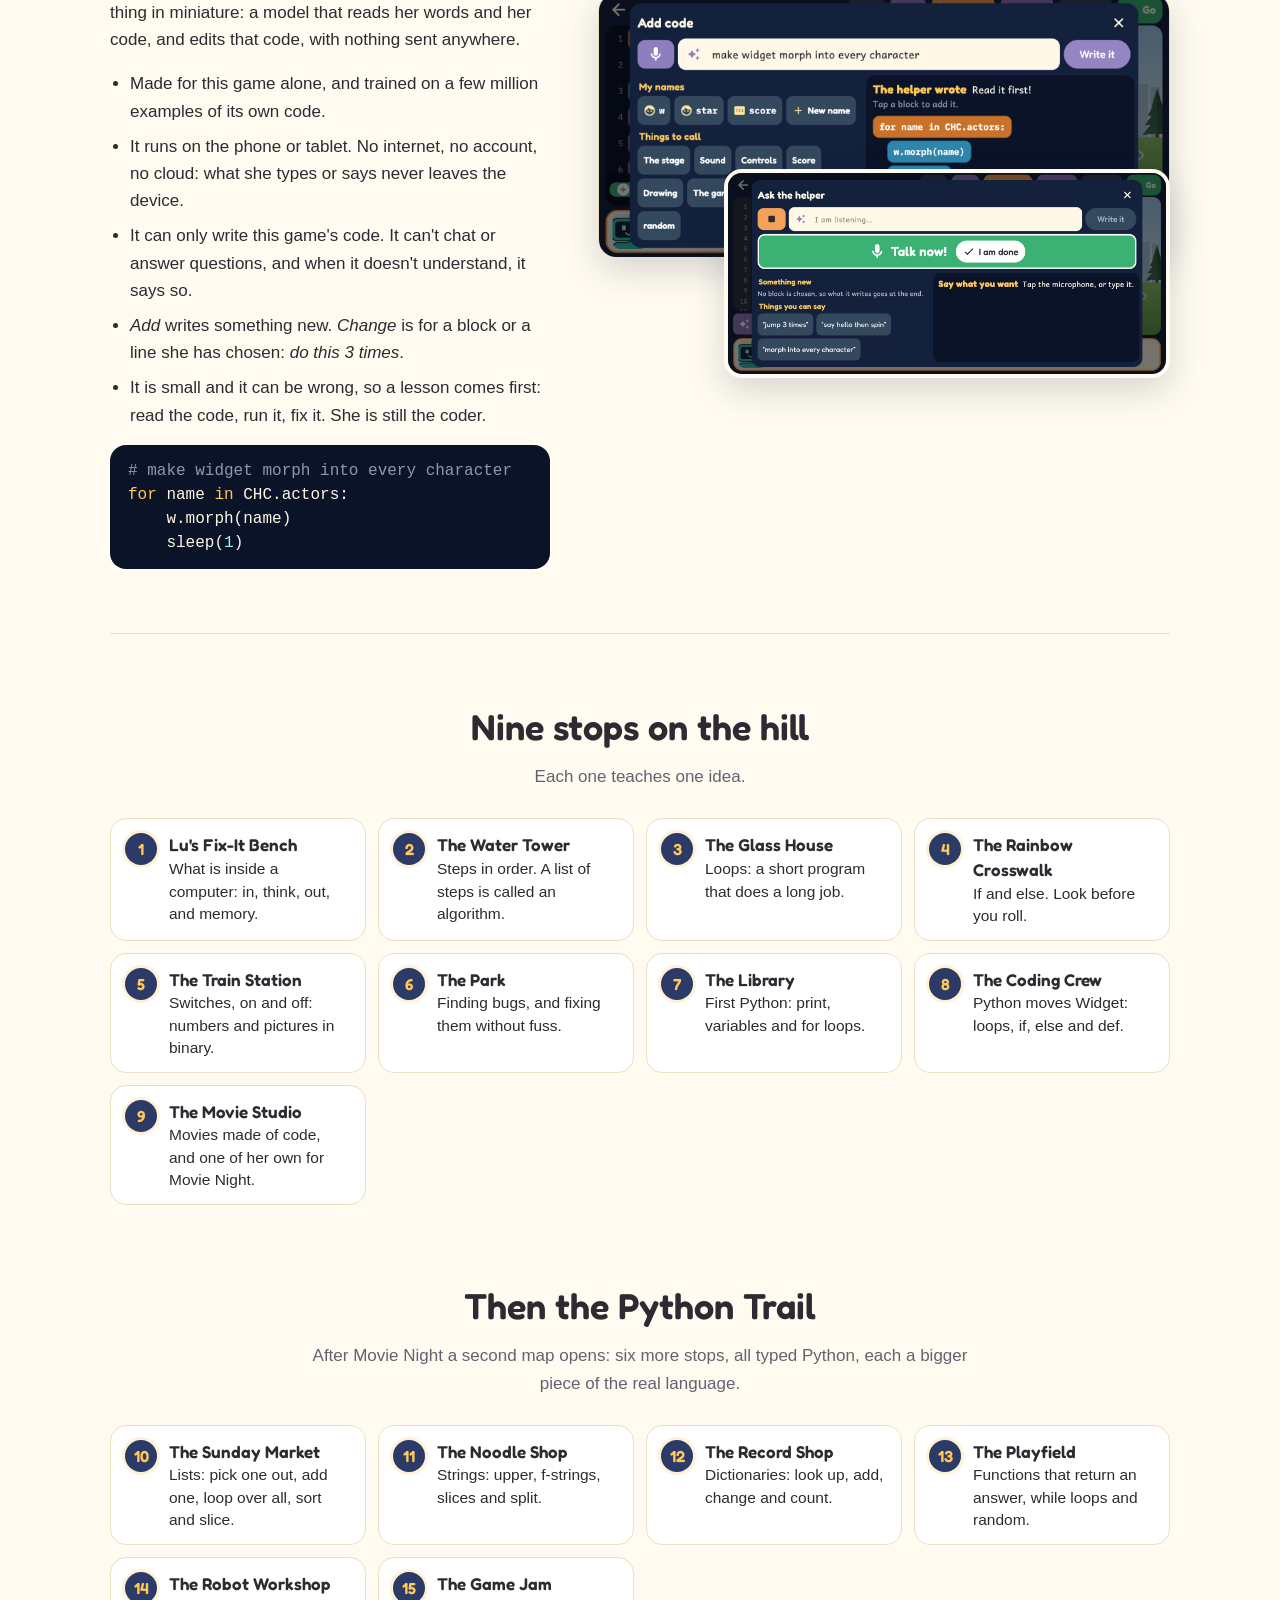
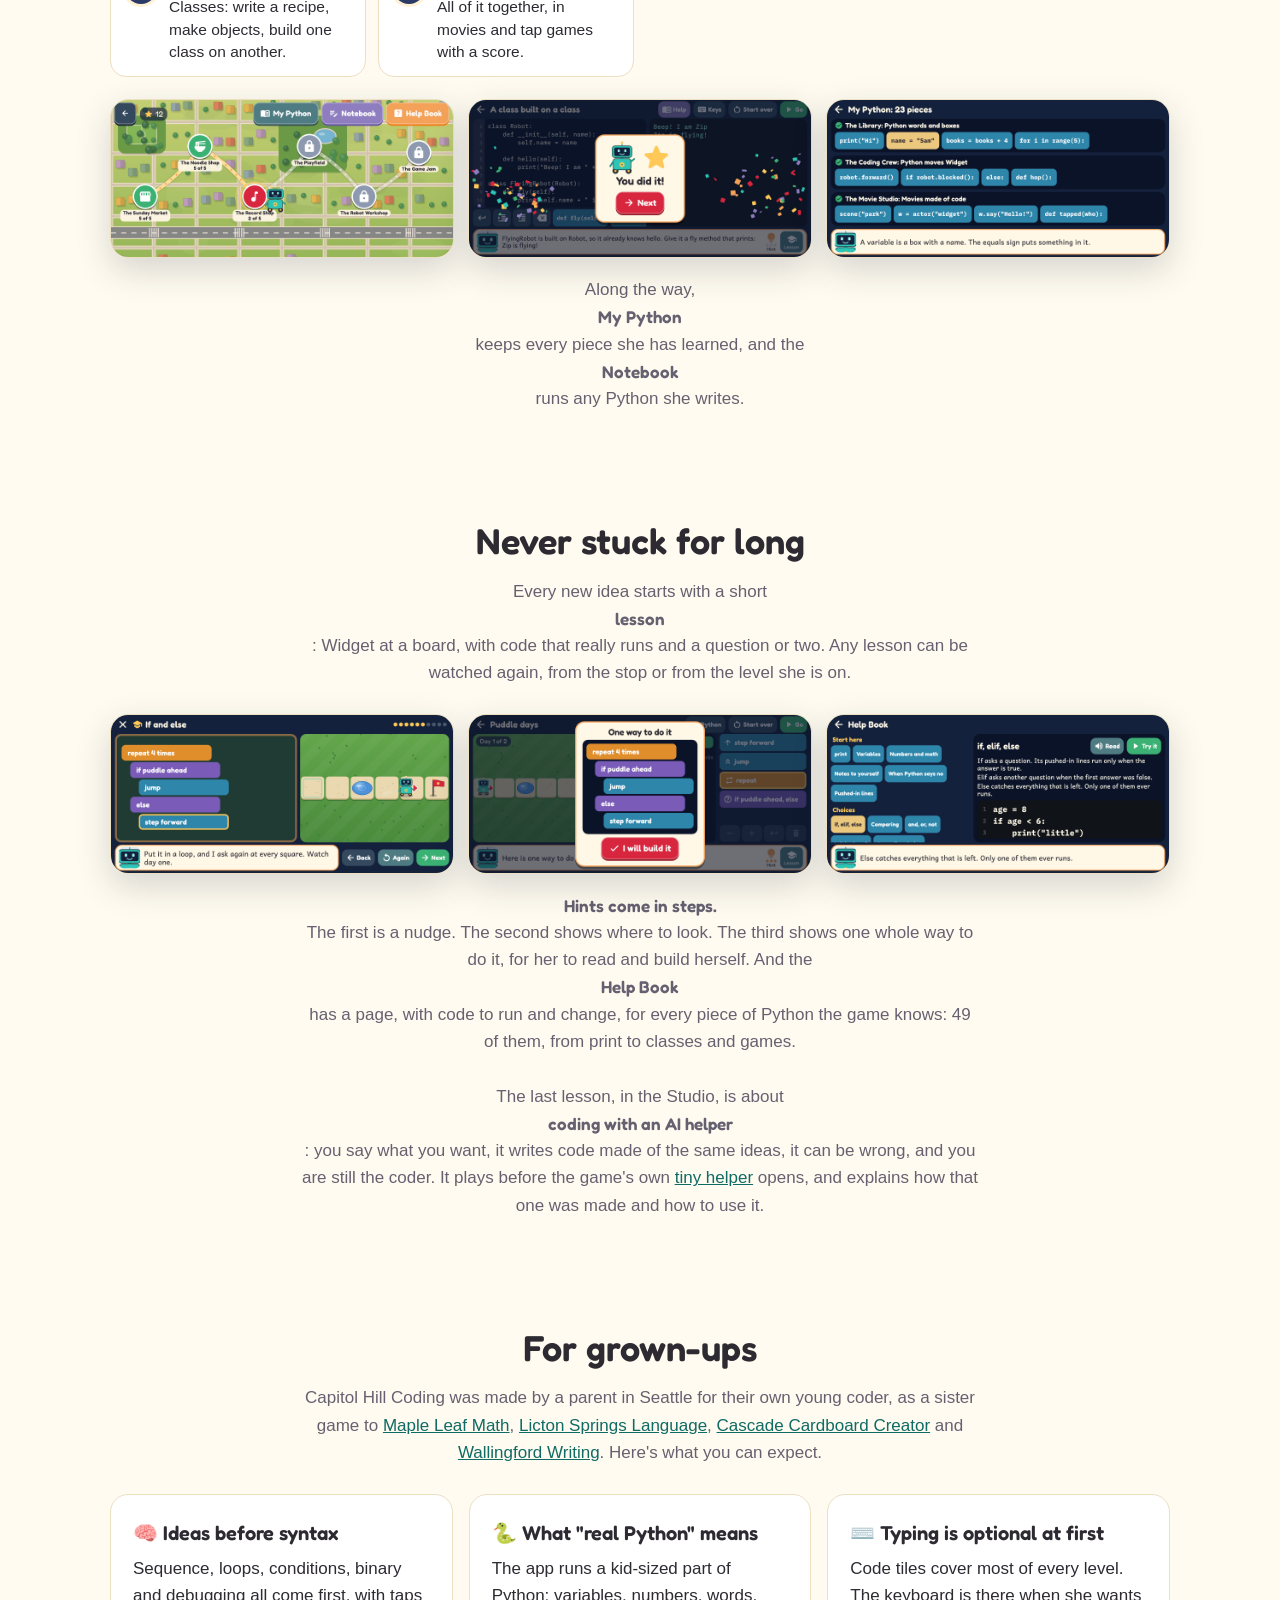
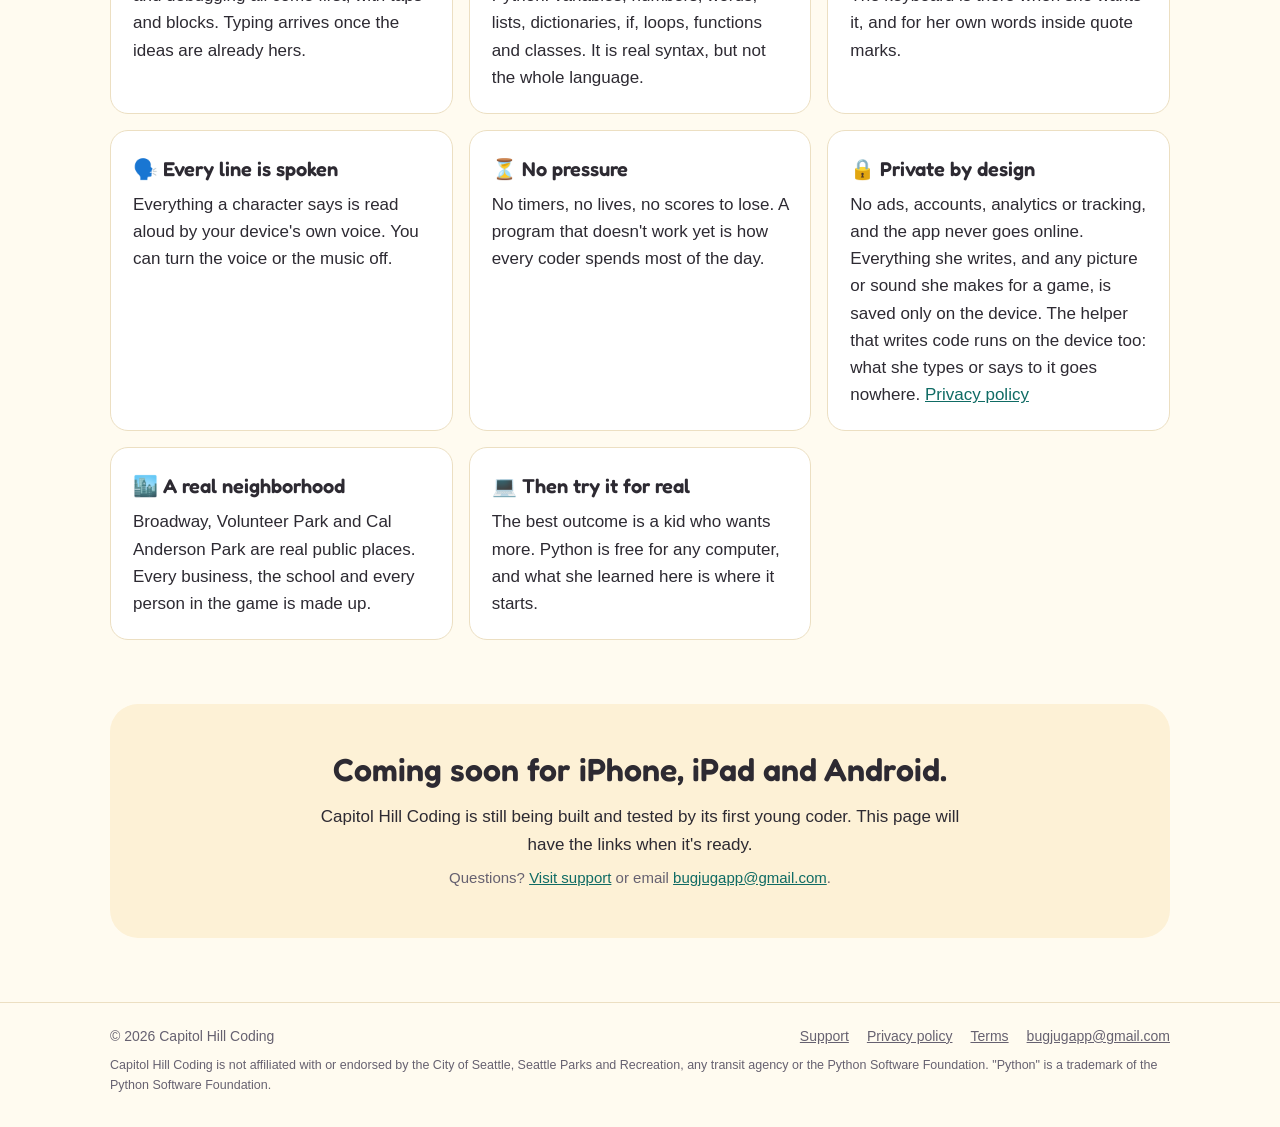
==== commit f39ae1b1: "The helper: trained on a few million examples of its own code Co-Authored-By: Claude Fable 5.2 <nore" ====
--- a/index.html
+++ b/index.html
@@ -238,7 +238,7 @@
         for her to read and tap in. It is the real thing in miniature: a model that reads her words and her
         code, and edits that code, with nothing sent anywhere.</p>
       <ul>
-        <li>Made for this game alone, and taught only with made-up practice requests: three million of them, written by a program.</li>
+        <li>Made for this game alone, and trained on a few million examples of its own code.</li>
         <li>It runs on the phone or tablet. No internet, no account, no cloud: what she types or says never leaves the device.</li>
         <li>It can only write this game's code. It can't chat or answer questions, and when it doesn't understand, it says so.</li>
         <li><em>Add</em> writes something new. <em>Change</em> is for a block or a line she has chosen: <em>do this 3 times</em>.</li>
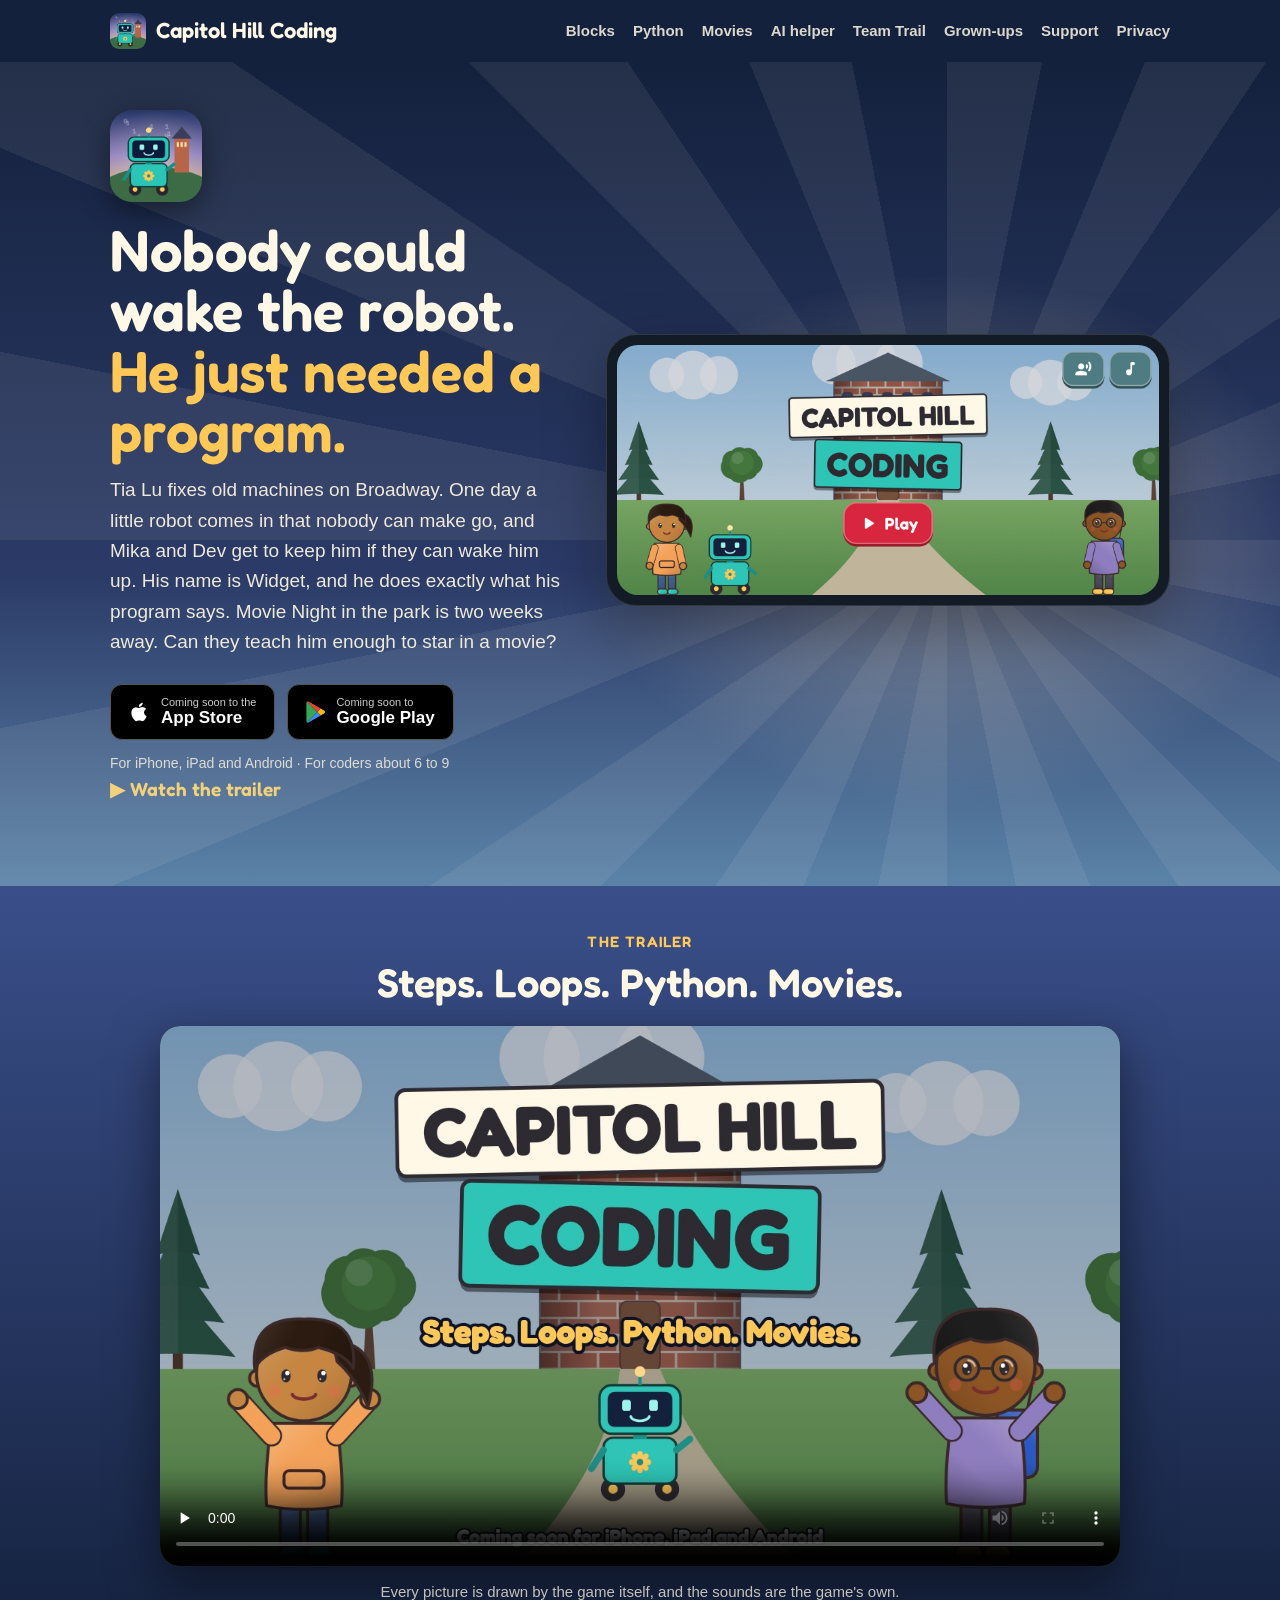
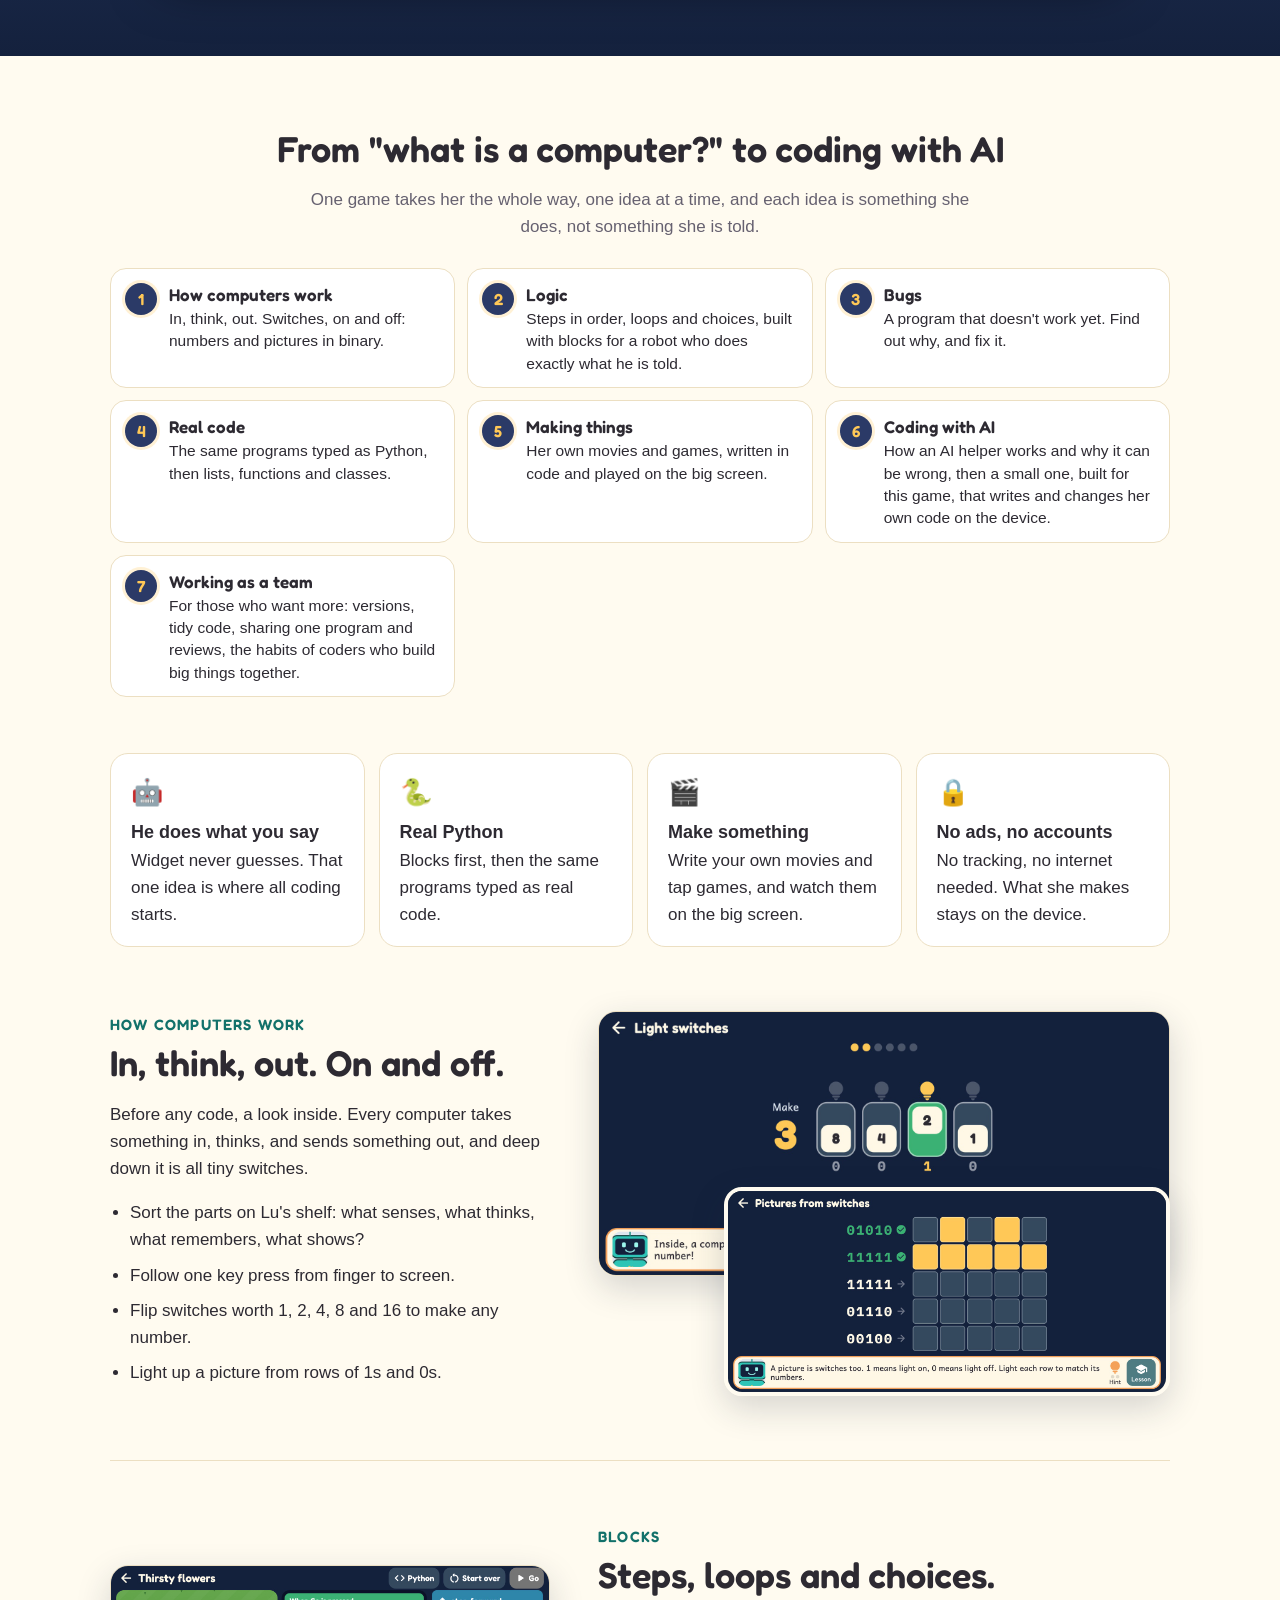
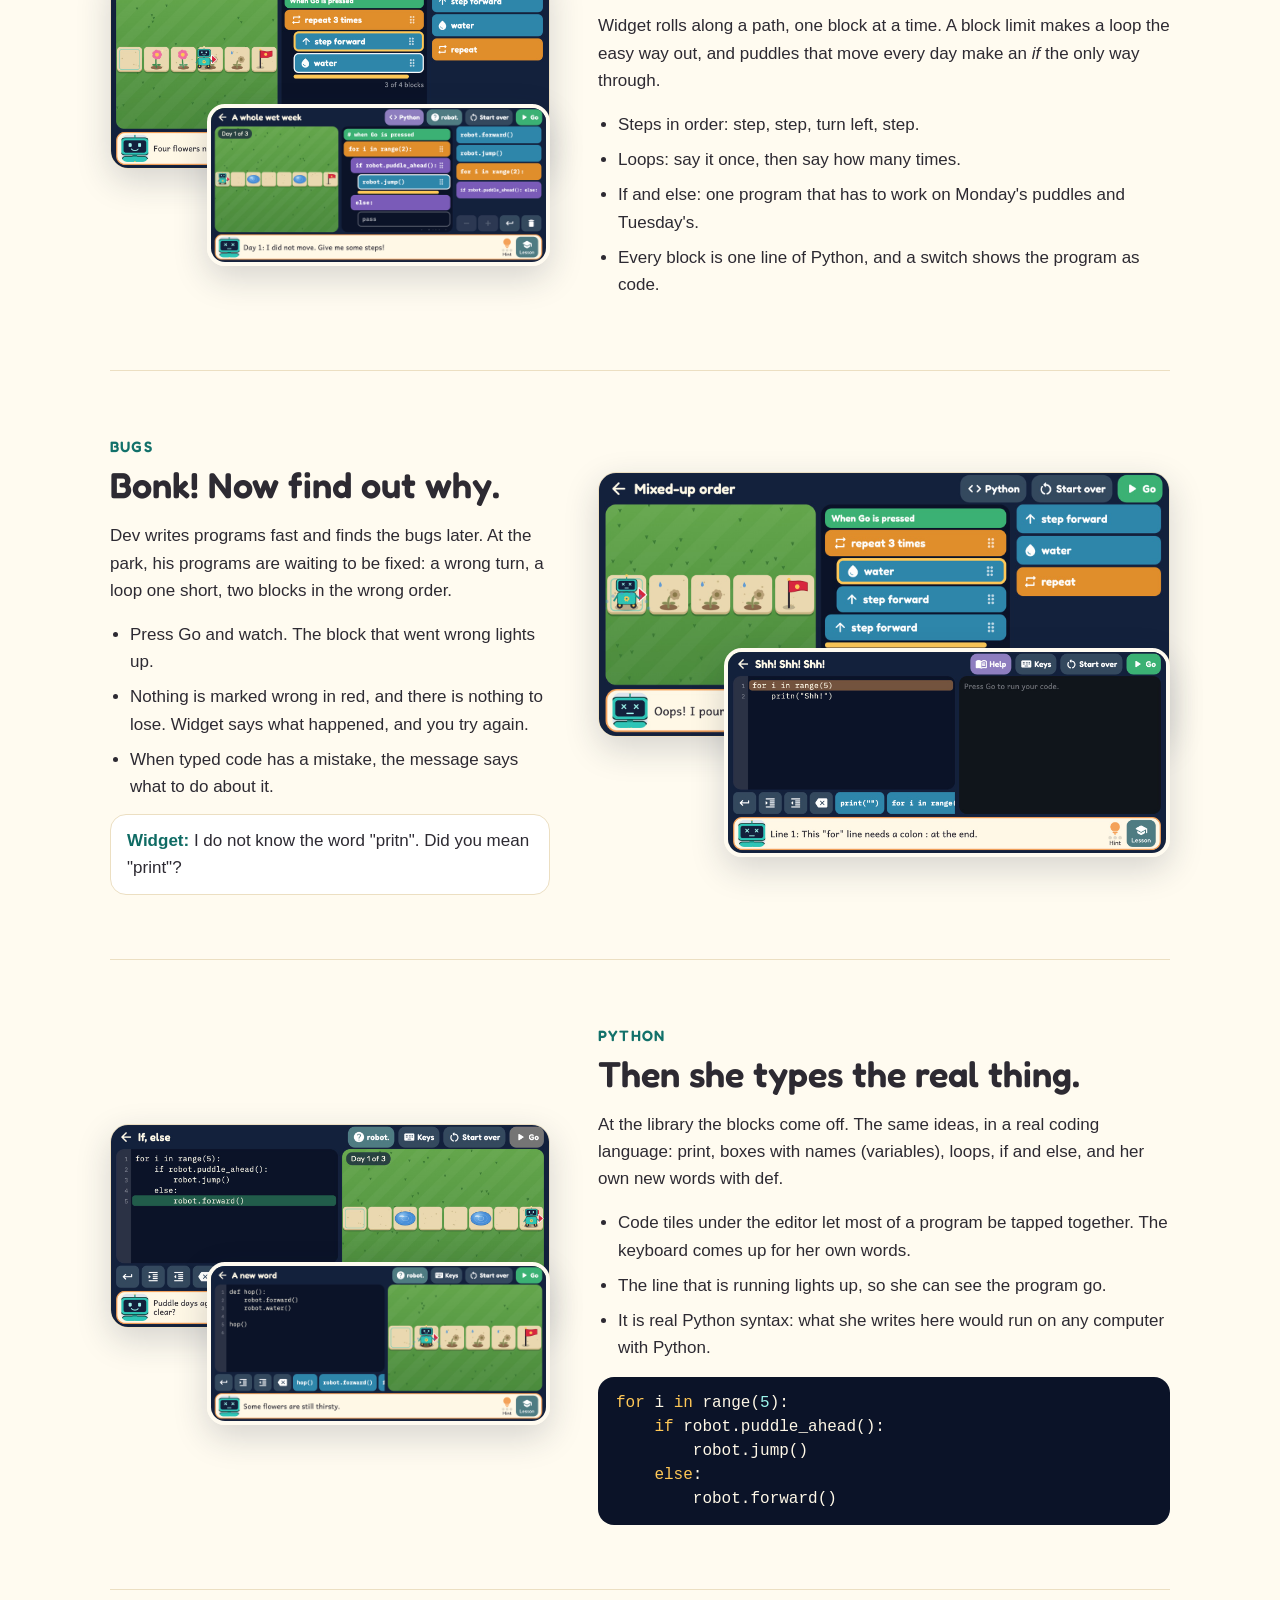
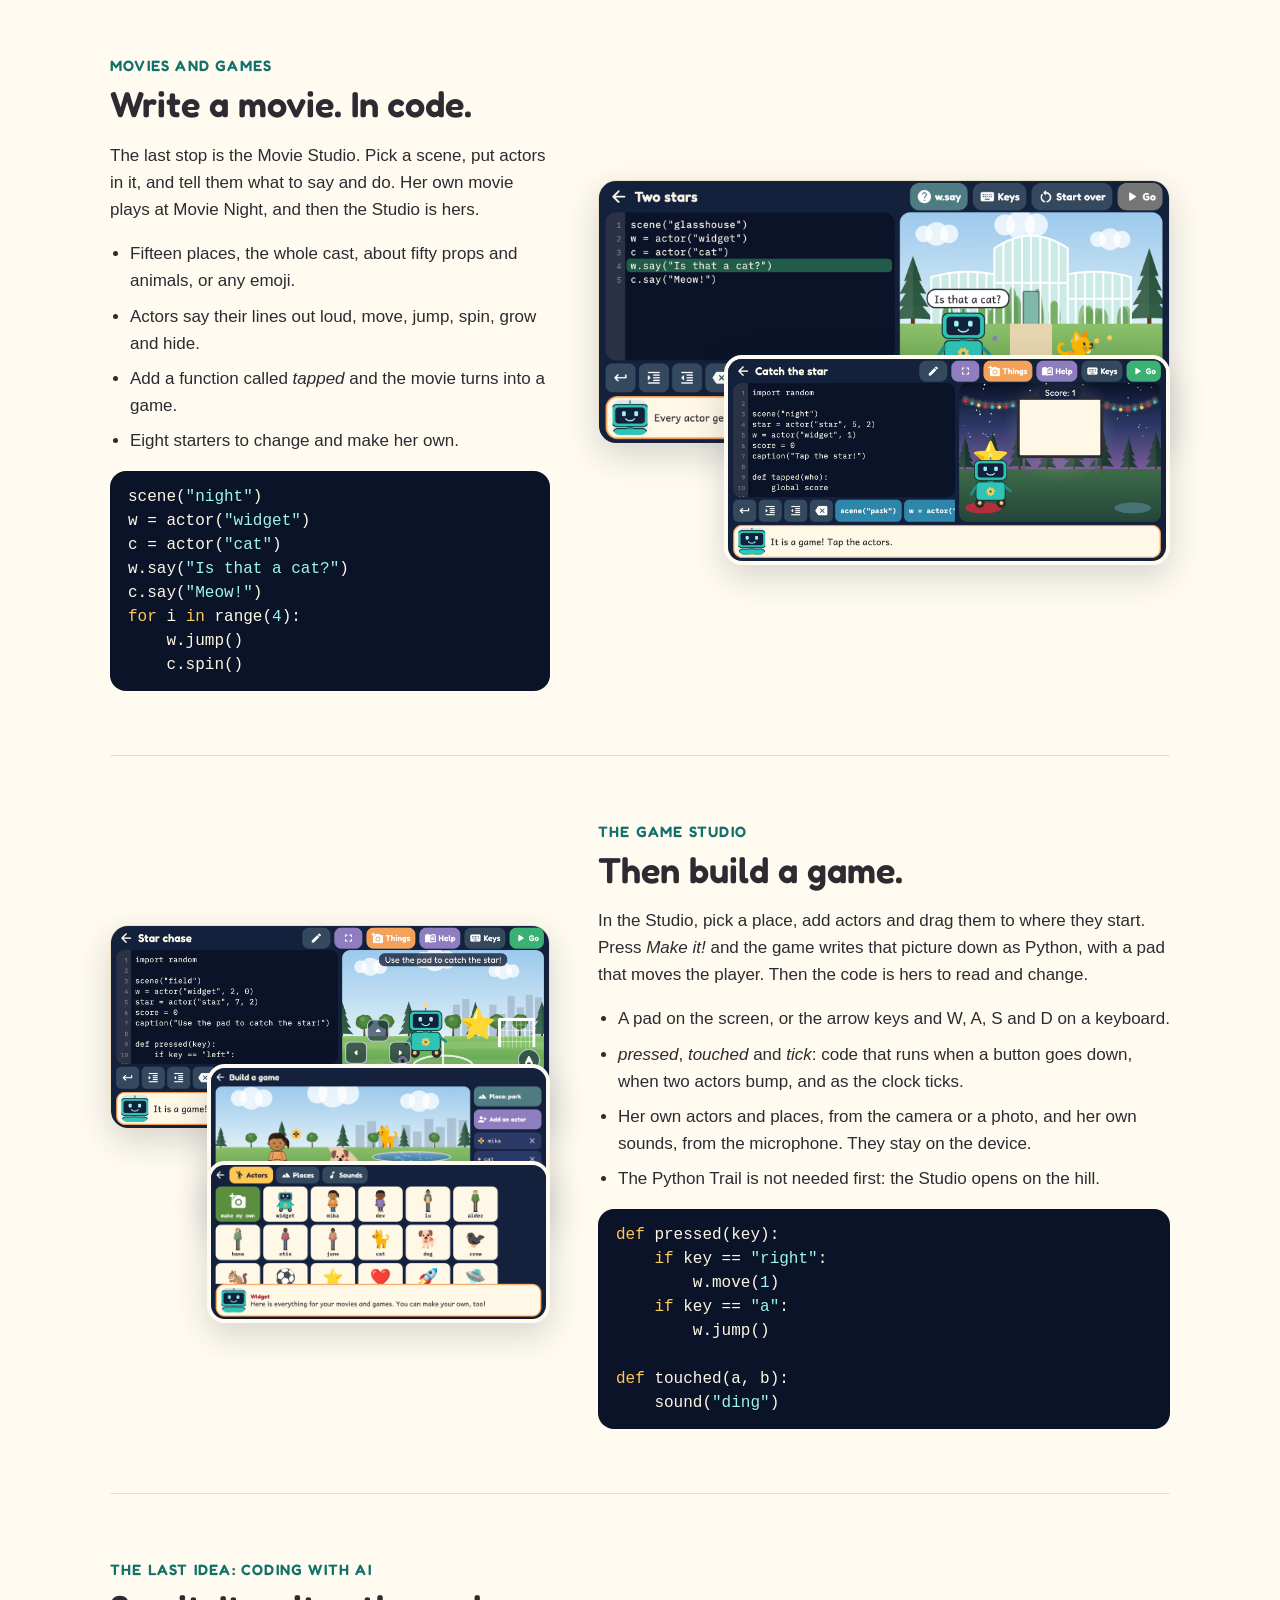
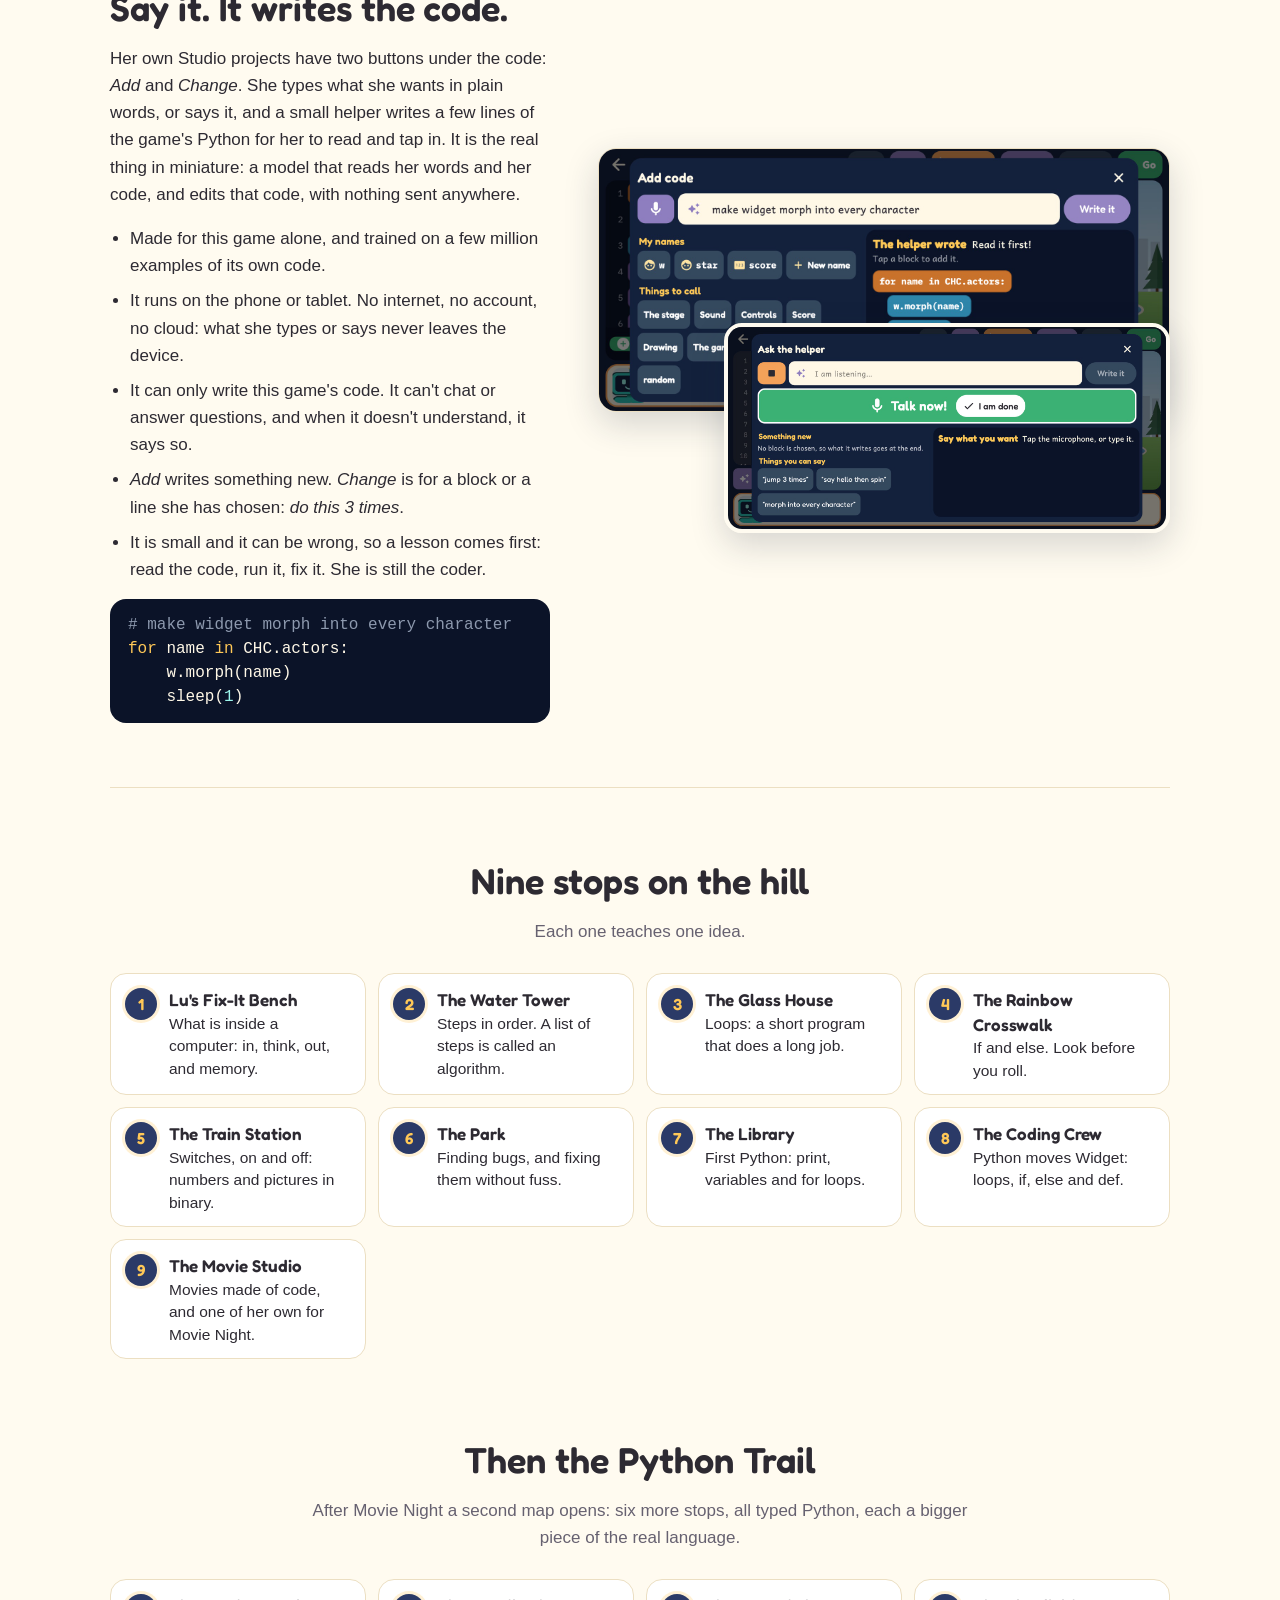
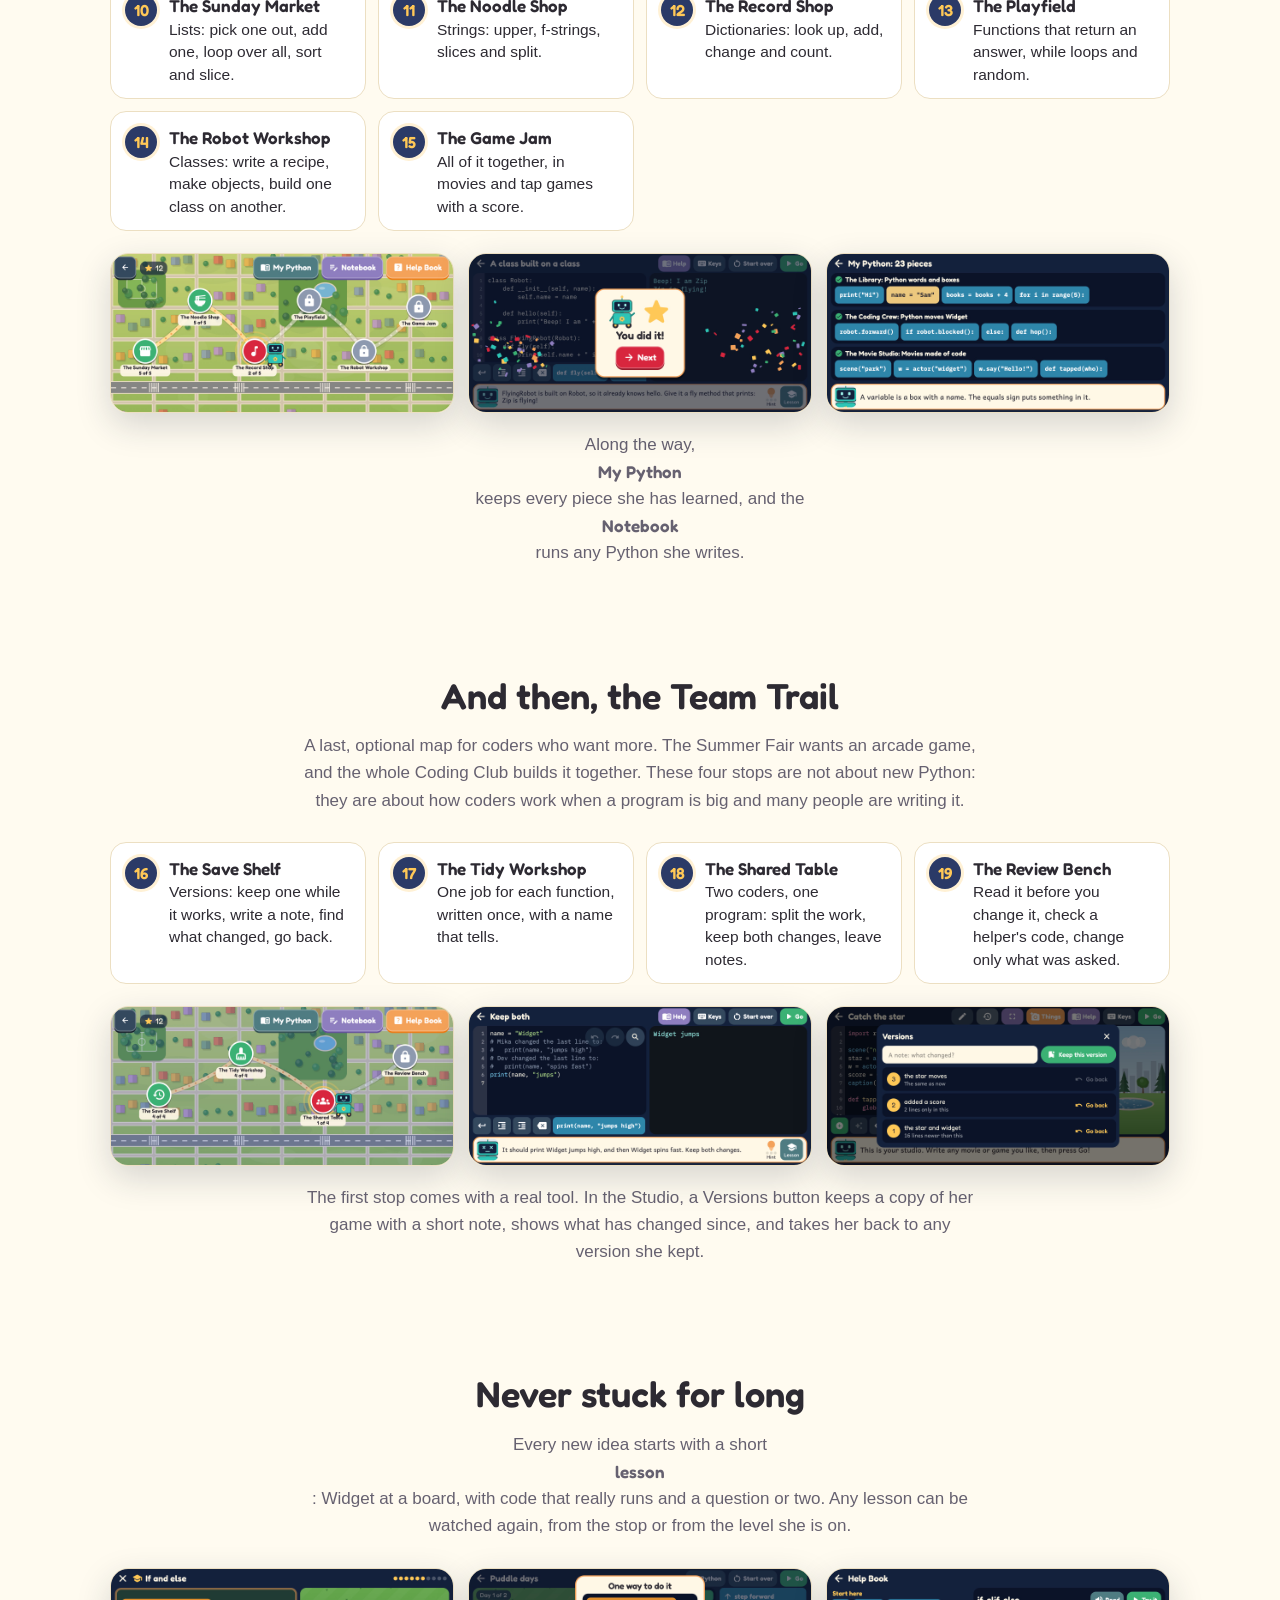
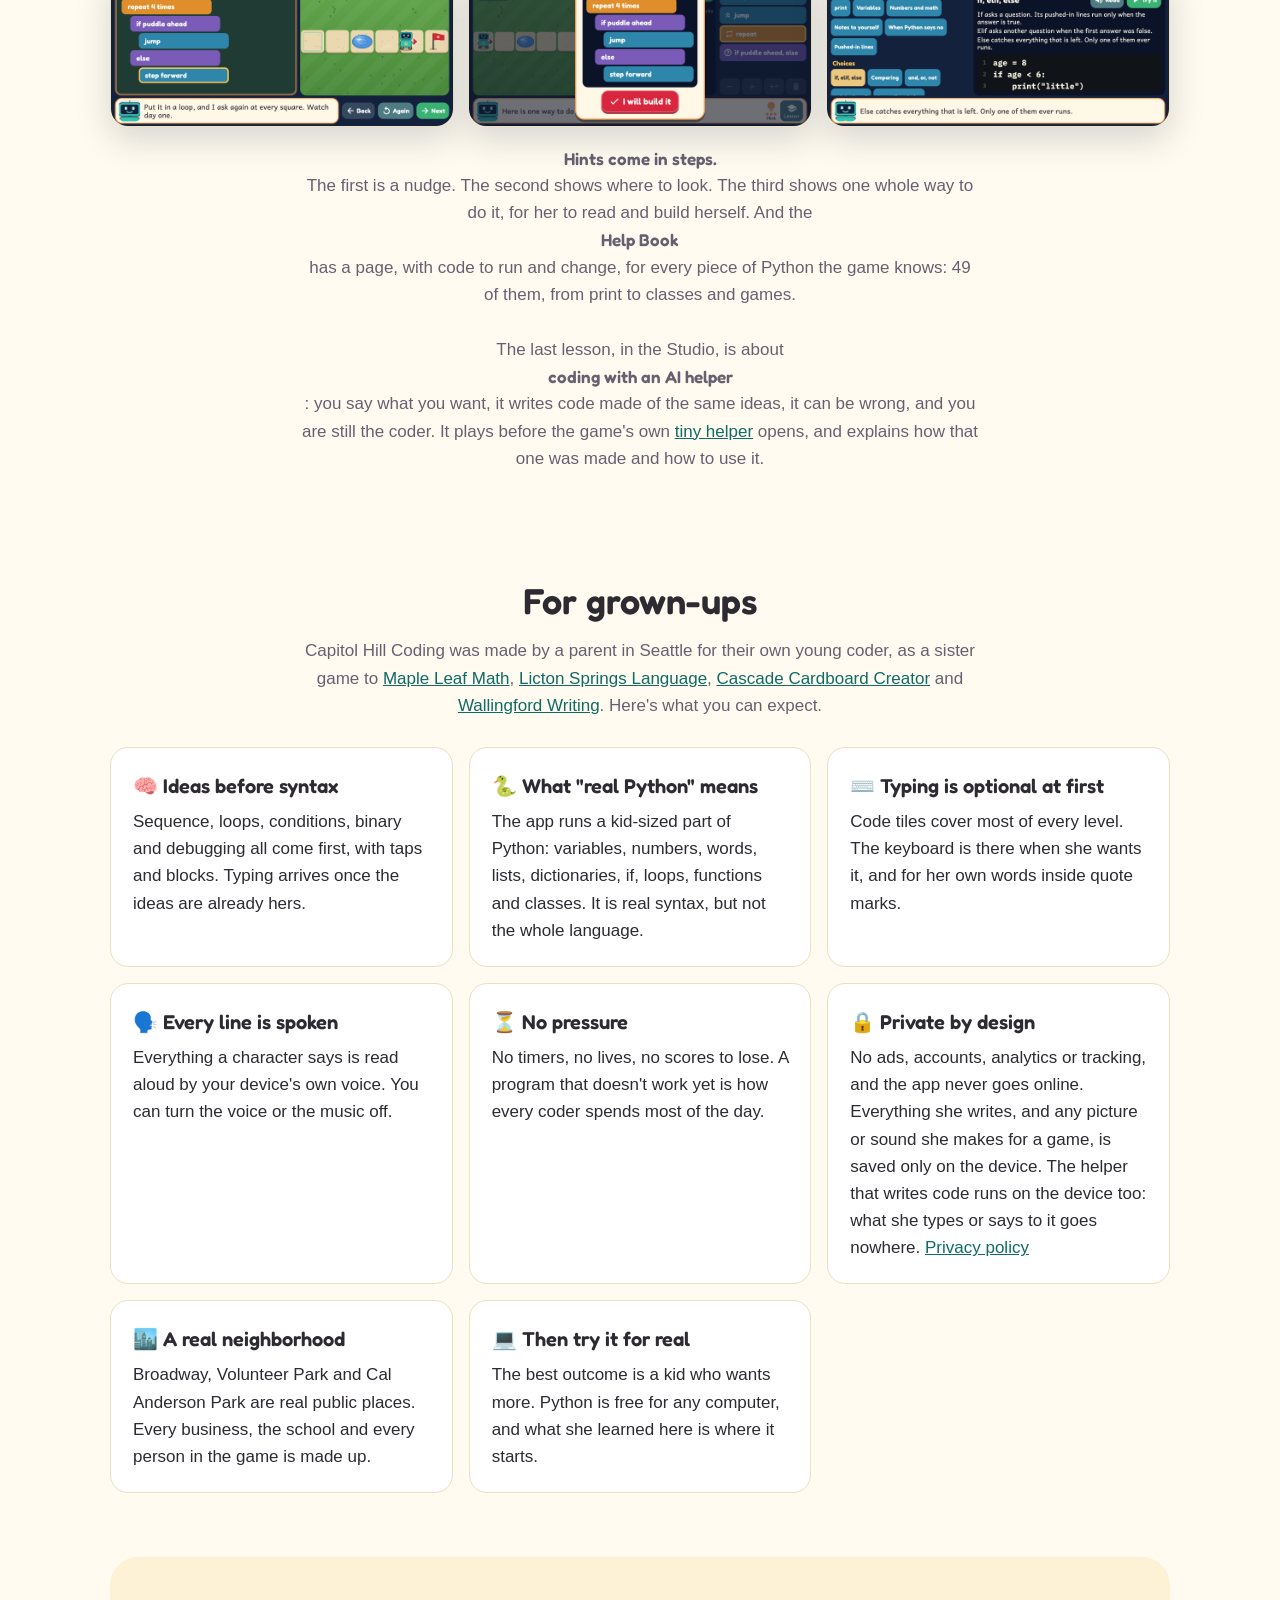
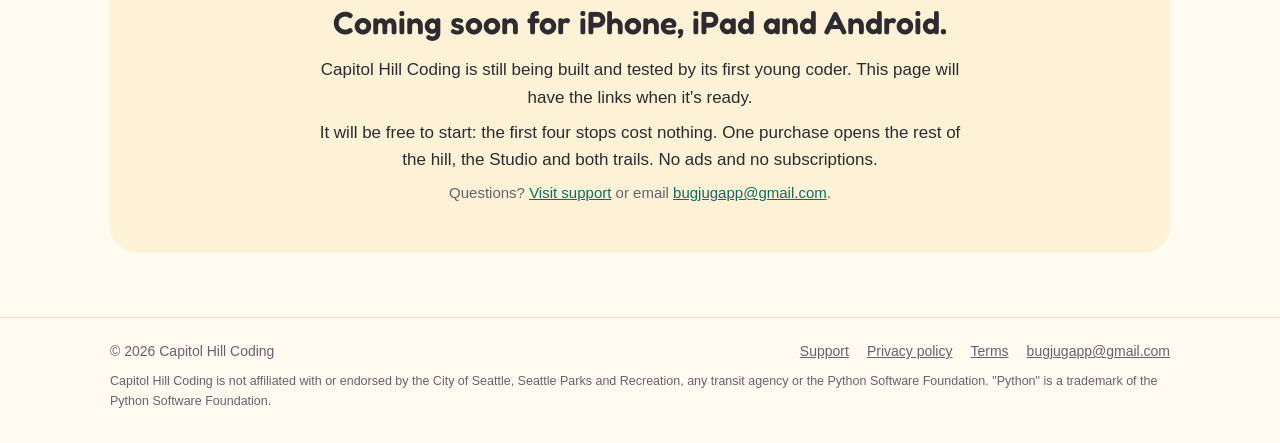
==== commit 77d24be3: "The Team Trail, free to start with one purchase, and the purchase on the privacy page Co-Authored-By" ====
--- a/index.html
+++ b/index.html
@@ -4,7 +4,7 @@
   <meta charset="utf-8">
   <meta name="viewport" content="width=device-width, initial-scale=1">
   <title>Capitol Hill Coding: Steps. Loops. Python. Movies.</title>
-  <meta name="description" content="A coding game for kids about 6 to 9, set on Seattle's Capitol Hill. Wake up a little robot called Widget, learn how computers work, program him with blocks, then type real Python, write your own movies and games in code, and finish by coding with a small AI helper that runs on the device. Fully voiced, no ads, no accounts, no tracking. For iPhone, iPad and Android.">
+  <meta name="description" content="A coding game for kids about 6 to 9, set on Seattle's Capitol Hill. Wake up a little robot called Widget, learn how computers work, program him with blocks, then type real Python, write your own movies and games in code, code with a small AI helper that runs on the device, and learn how coders work as a team. Fully voiced, no ads, no accounts, no tracking. For iPhone, iPad and Android.">
   <meta property="og:title" content="Capitol Hill Coding: Steps. Loops. Python. Movies.">
   <meta property="og:description" content="Nobody could wake the robot. He just needed a program. From how a computer works to real Python, movies made of code, and coding with a tiny on-device AI helper. No ads and no tracking.">
   <meta property="og:image" content="https://capitolhillcoding.github.io/img/og.jpg">
@@ -24,6 +24,7 @@
       <a class="wide" href="#python">Python</a>
       <a class="wide" href="#movies">Movies</a>
       <a class="wide" href="#helper">AI helper</a>
+      <a class="wide" href="#team">Team Trail</a>
       <a class="wide" href="#grownups">Grown-ups</a>
       <a href="support.html">Support</a>
       <a href="privacy.html">Privacy</a>
@@ -81,6 +82,7 @@
       <li><strong>Real code</strong>The same programs typed as Python, then lists, functions and classes.</li>
       <li><strong>Making things</strong>Her own movies and games, written in code and played on the big screen.</li>
       <li><strong>Coding with AI</strong>How an AI helper works and why it can be wrong, then a small one, built for this game, that writes and changes her own code on the device.</li>
+      <li><strong>Working as a team</strong>For those who want more: versions, tidy code, sharing one program and reviews, the habits of coders who build big things together.</li>
     </ol>
   </section>
 
@@ -290,6 +292,26 @@
     <p>Along the way, <strong>My Python</strong> keeps every piece she has learned, and the <strong>Notebook</strong> runs any Python she writes.</p>
   </section>
 
+  <section class="chapters" id="team">
+    <h2>And then, the Team Trail</h2>
+    <p>A last, optional map for coders who want more. The Summer Fair wants an arcade game, and the whole Coding
+      Club builds it together. These four stops are not about new Python: they are about how coders work when a
+      program is big and many people are writing it.</p>
+    <ol start="16" style="counter-reset: ch 15">
+      <li><strong>The Save Shelf</strong>Versions: keep one while it works, write a note, find what changed, go back.</li>
+      <li><strong>The Tidy Workshop</strong>One job for each function, written once, with a name that tells.</li>
+      <li><strong>The Shared Table</strong>Two coders, one program: split the work, keep both changes, leave notes.</li>
+      <li><strong>The Review Bench</strong>Read it before you change it, check a helper's code, change only what was asked.</li>
+    </ol>
+    <figure>
+      <img class="shot" src="img/team.jpg" alt="The Team Trail map in evening light: four stops joined by a path, the Save Shelf, the Tidy Workshop, the Shared Table and the Review Bench" loading="lazy">
+      <img class="shot small" src="img/team-code.jpg" alt="A level called Keep both: notes show that Mika and Dev each changed the same line, and Widget asks for both changes to be kept" loading="lazy">
+      <img class="shot small" src="img/versions.jpg" alt="Versions in the Studio: three versions of a game, each with a note and what is different from now, and a button to go back" loading="lazy">
+    </figure>
+    <p>The first stop comes with a real tool. In the Studio, a Versions button keeps a copy of her game with
+      a short note, shows what has changed since, and takes her back to any version she kept.</p>
+  </section>
+
   <section class="chapters" id="help">
     <h2>Never stuck for long</h2>
     <p>Every new idea starts with a short <strong>lesson</strong>: Widget at a board, with code that really runs and a
@@ -365,6 +387,8 @@
     <h2>Coming soon for iPhone, iPad and Android.</h2>
     <p>Capitol Hill Coding is still being built and tested by its first young coder. This page
       will have the links when it's ready.</p>
+    <p>It will be free to start: the first four stops cost nothing. One purchase opens the rest of
+      the hill, the Studio and both trails. No ads and no subscriptions.</p>
     <p class="meta">Questions? <a href="support.html">Visit support</a> or email
       <a href="mailto:bugjugapp@gmail.com">bugjugapp@gmail.com</a>.</p>
   </div>
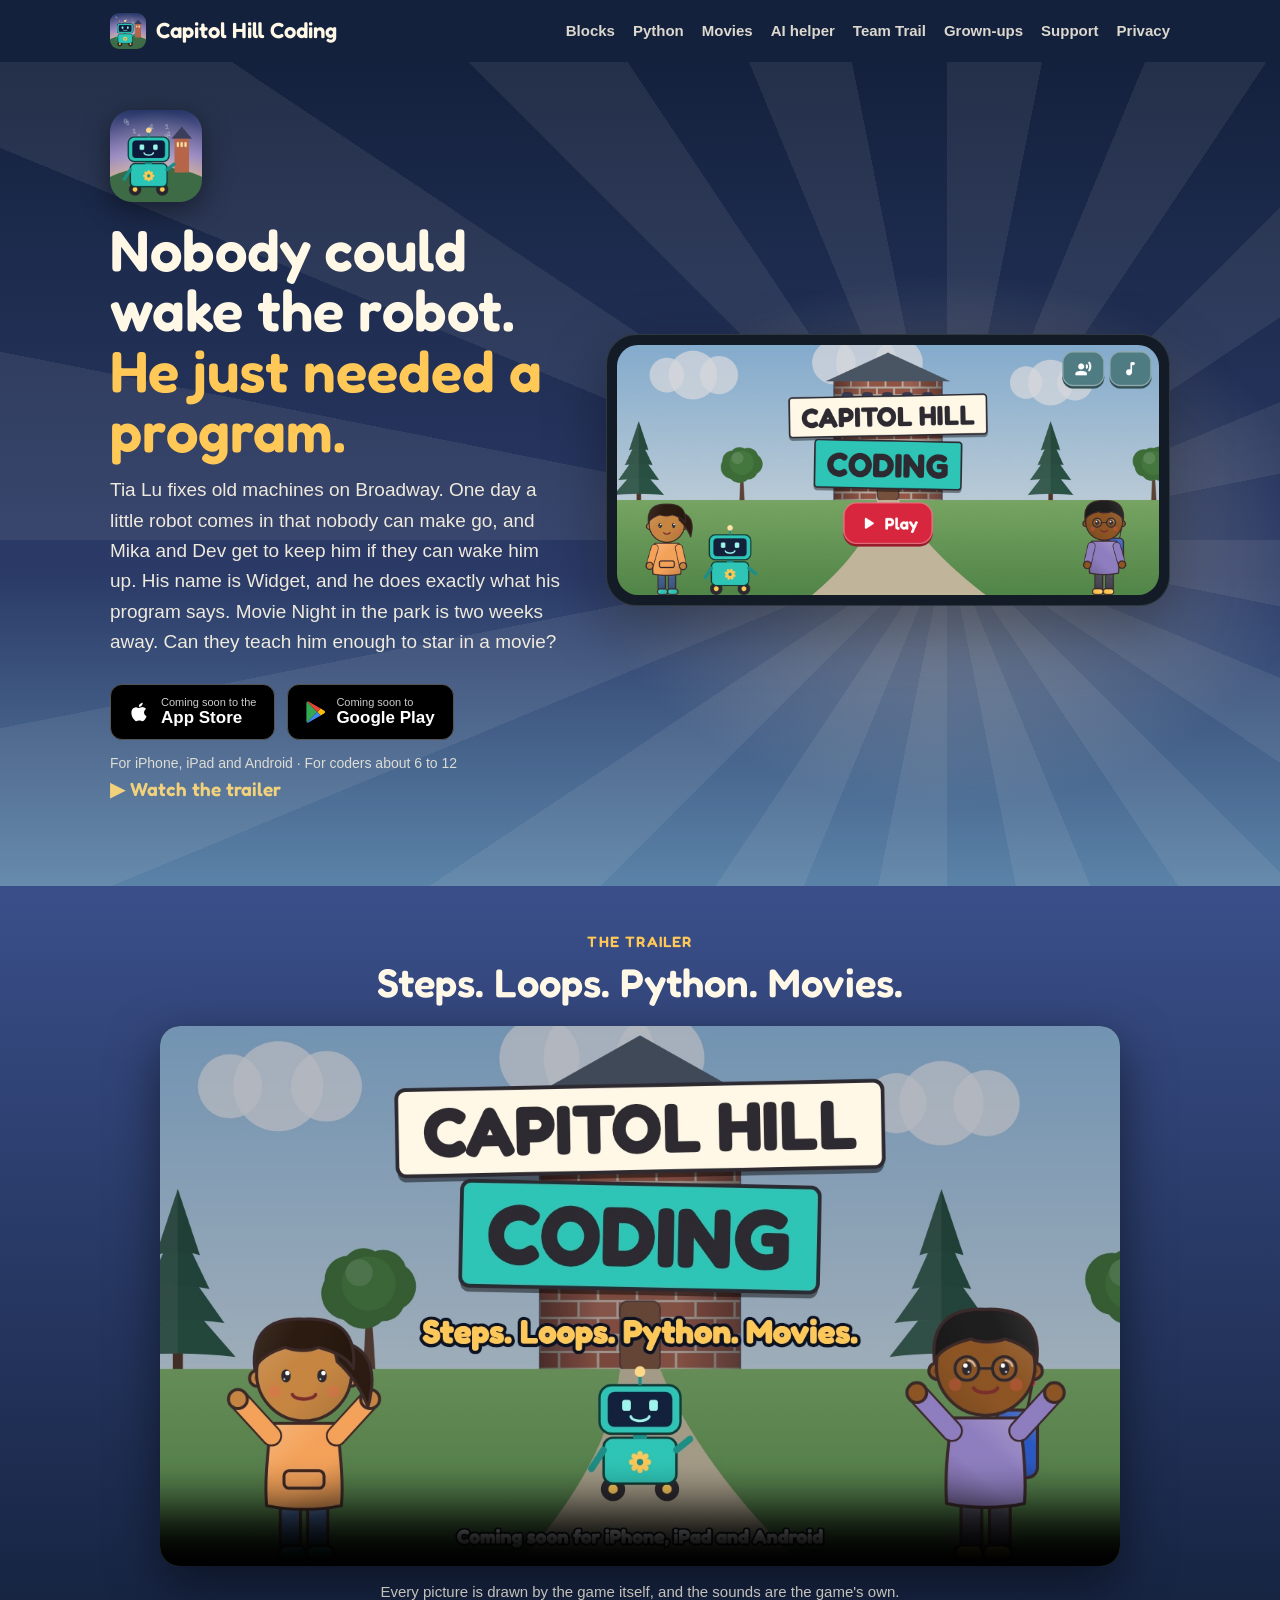
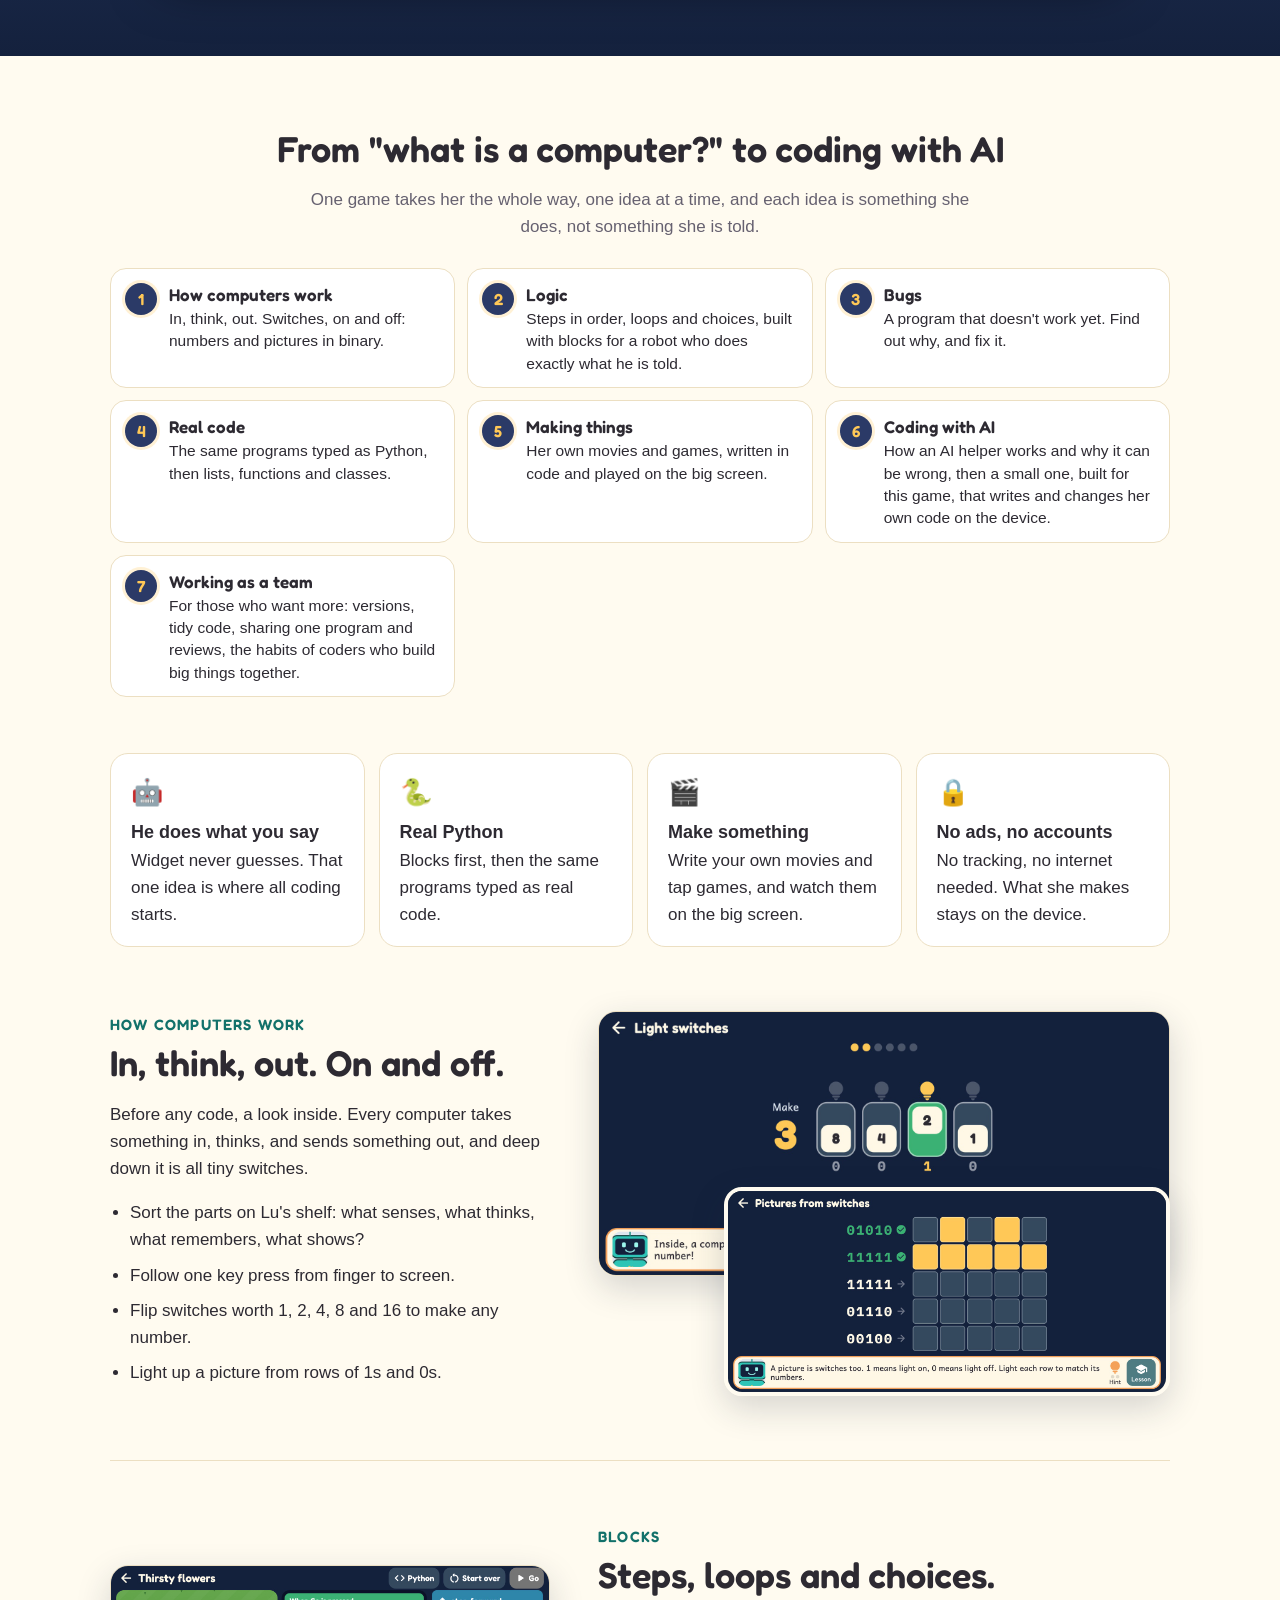
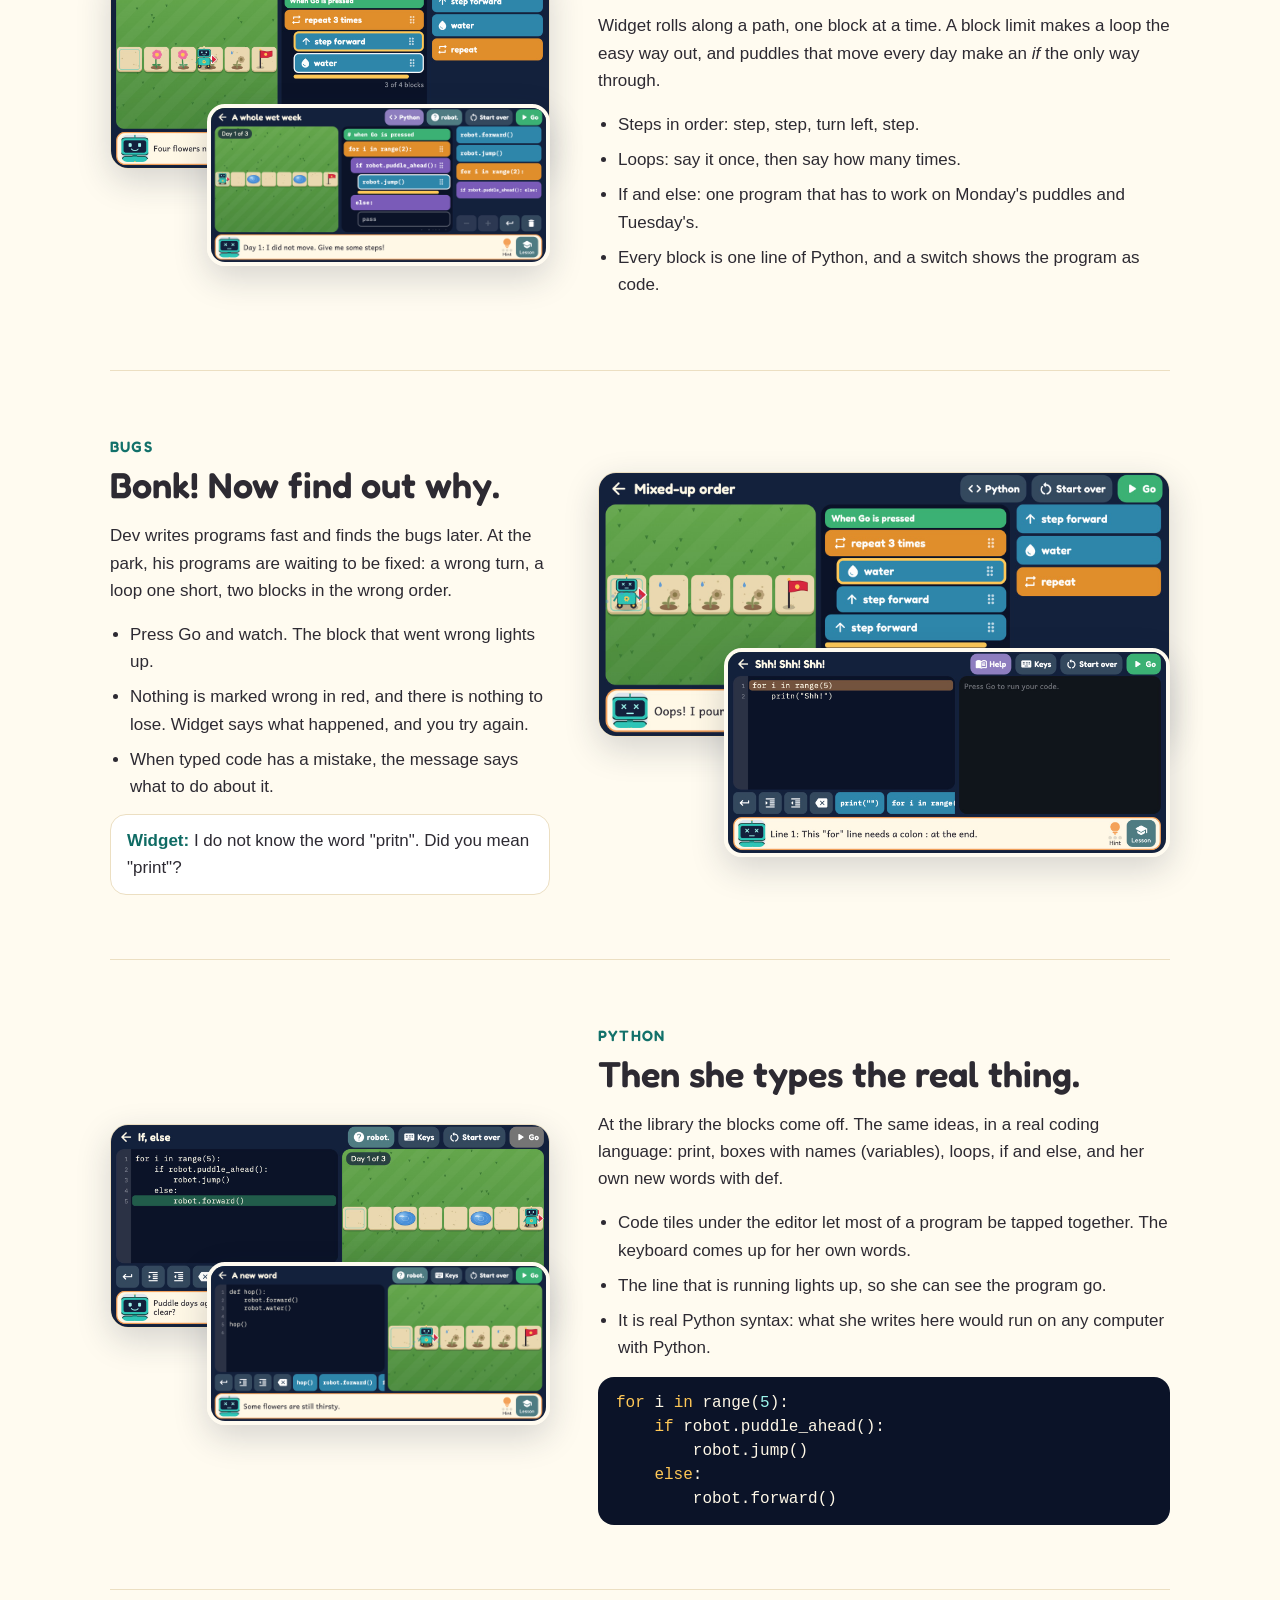
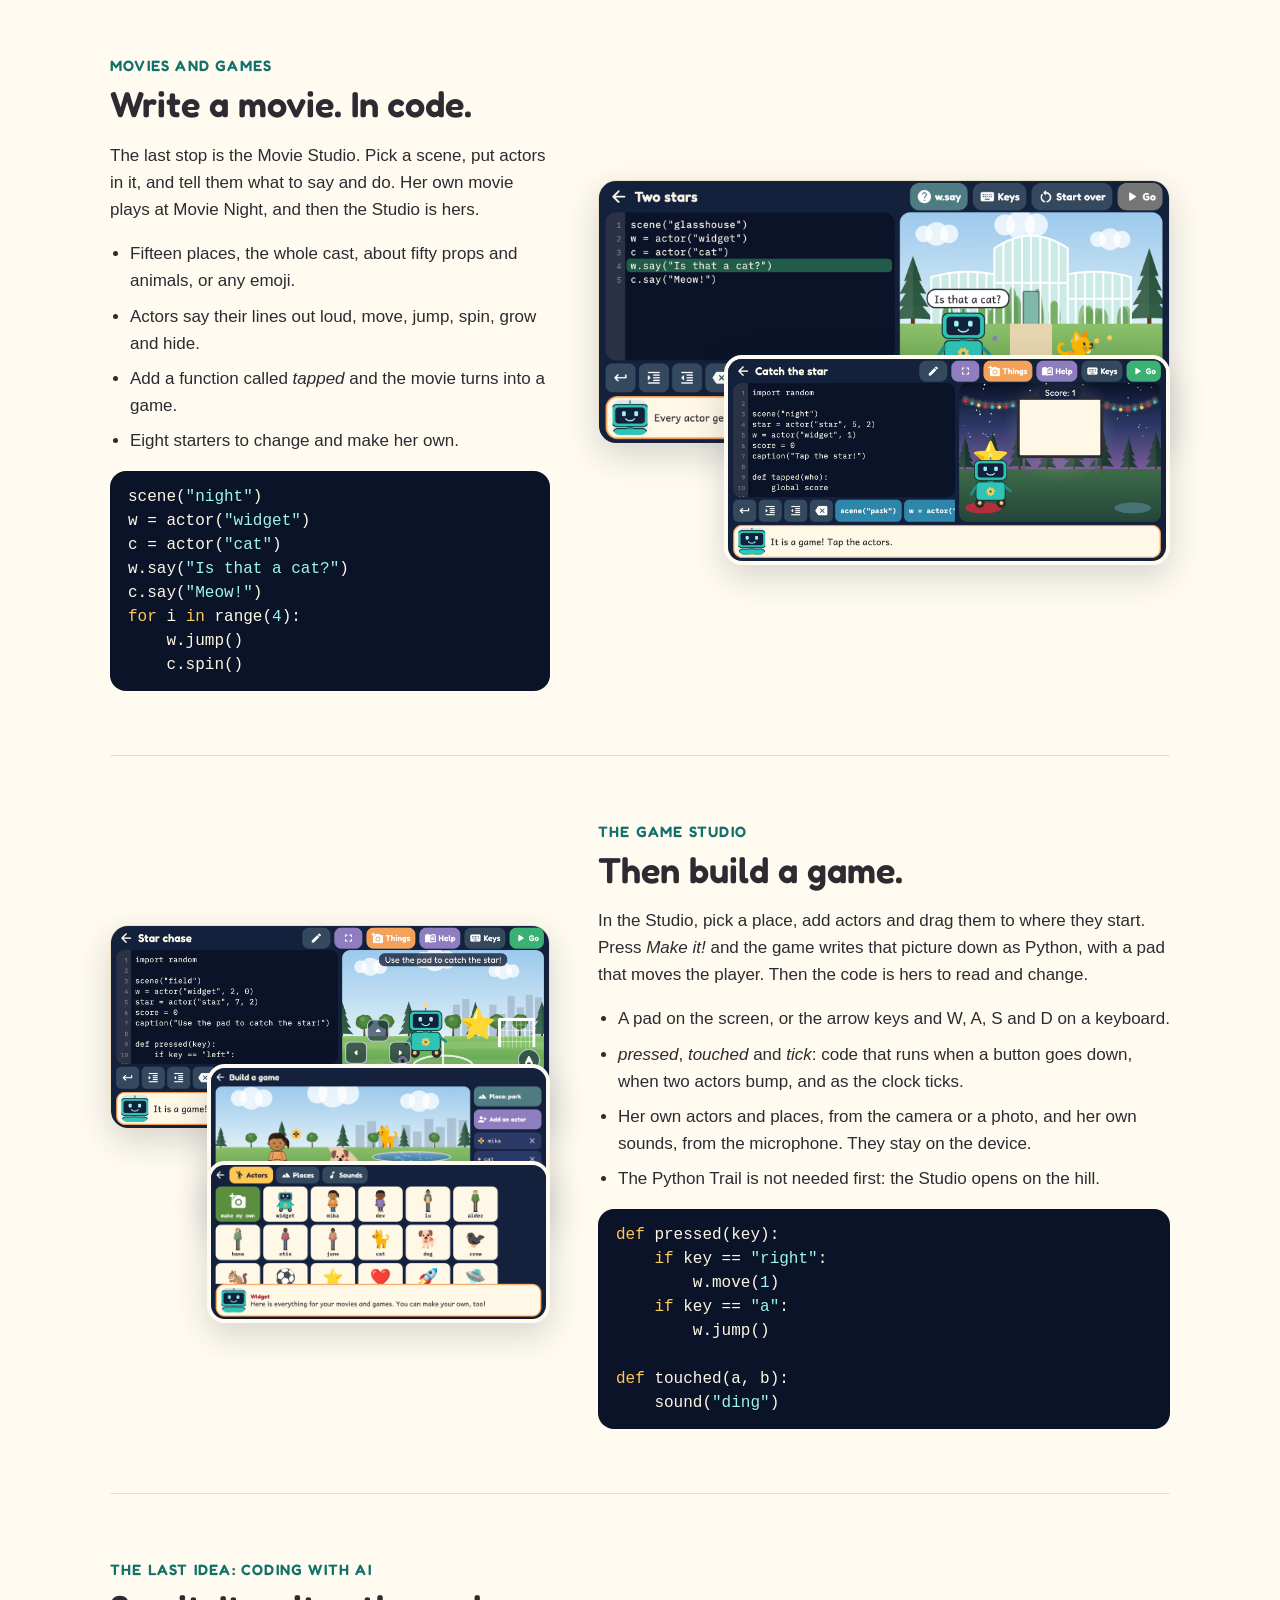
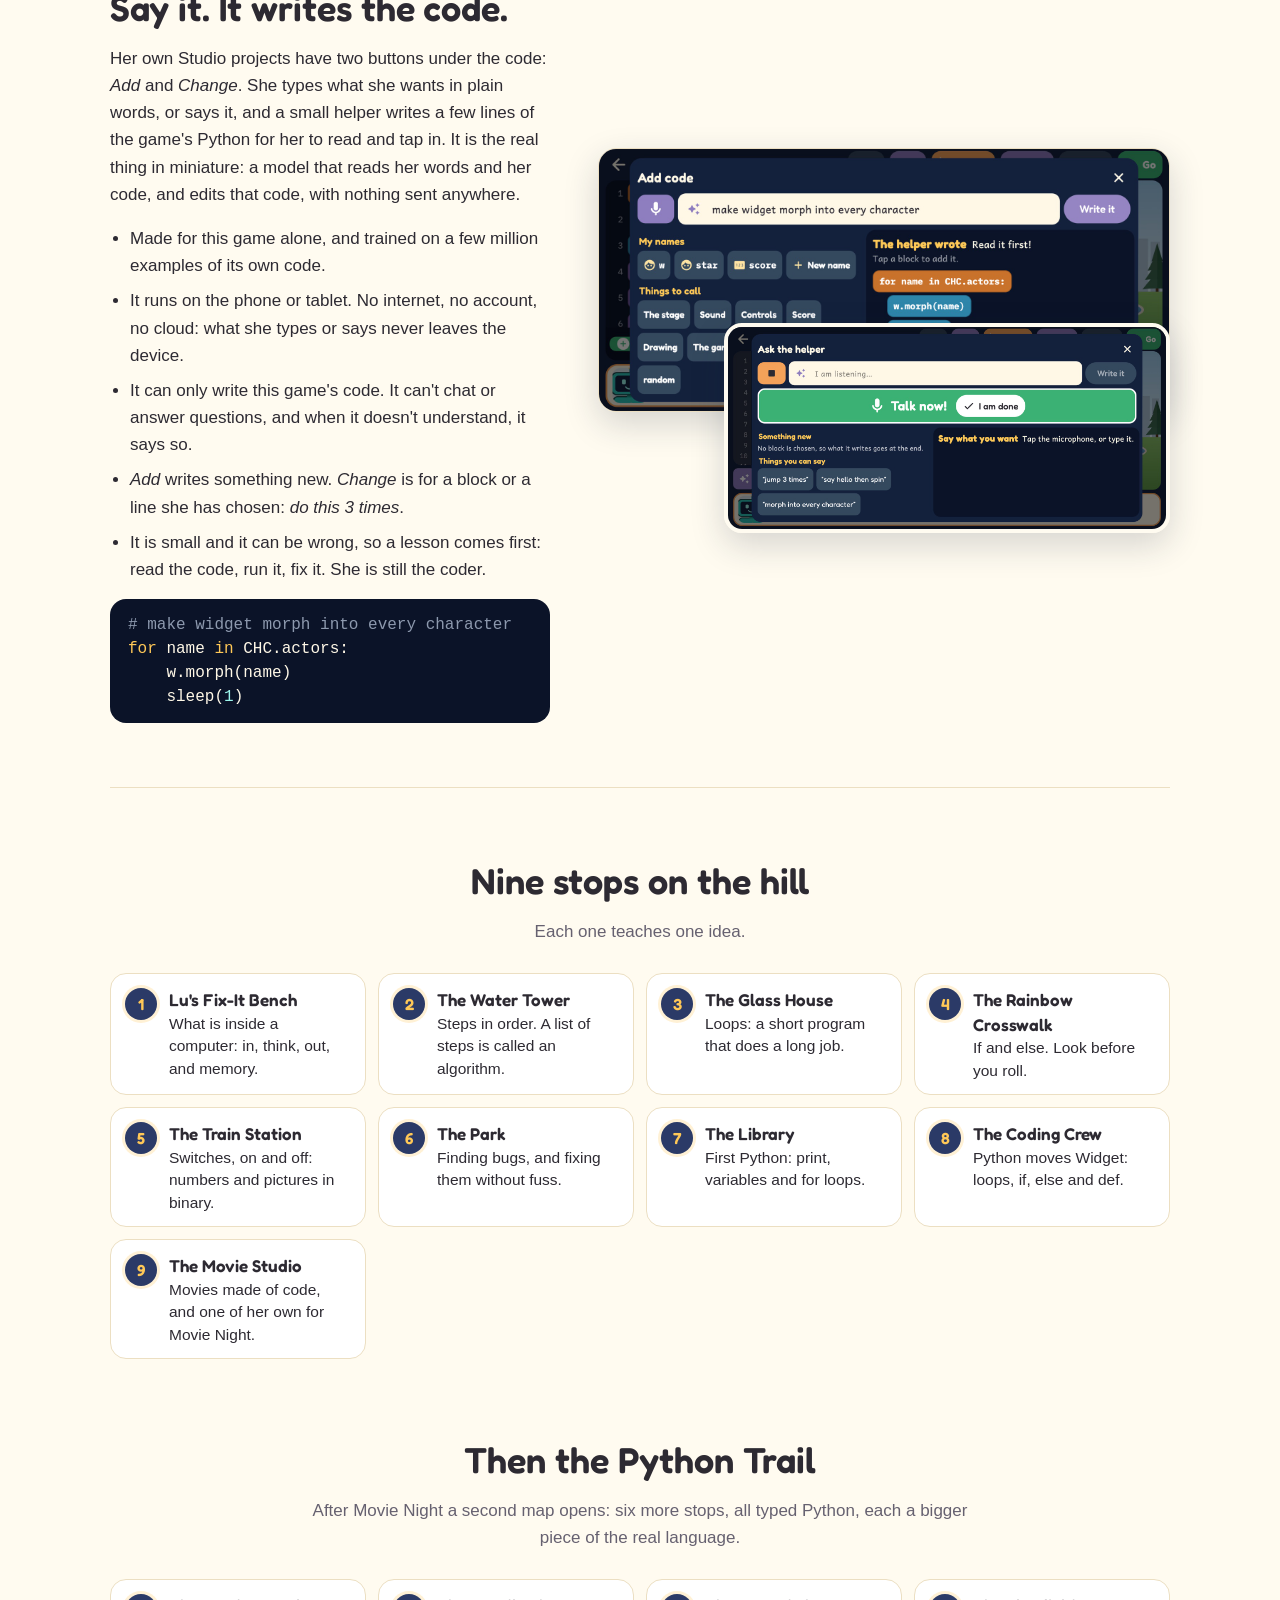
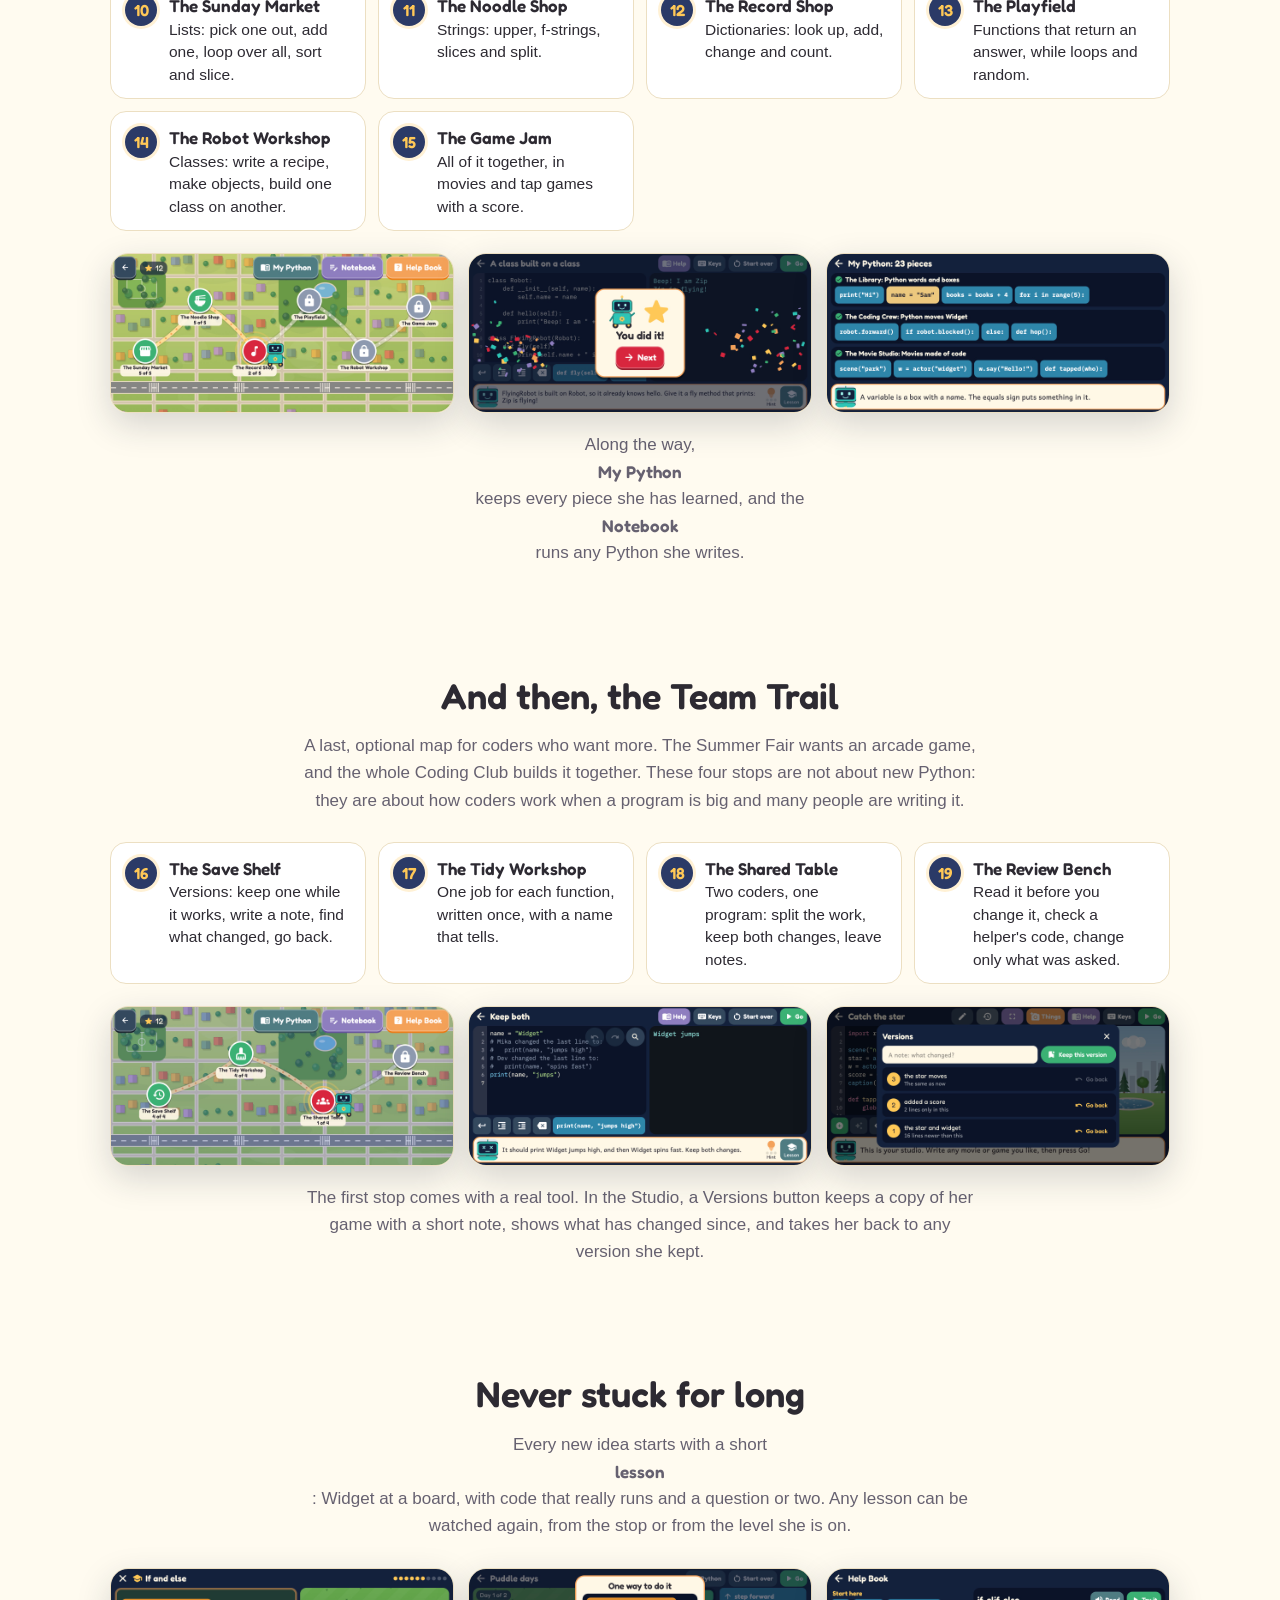
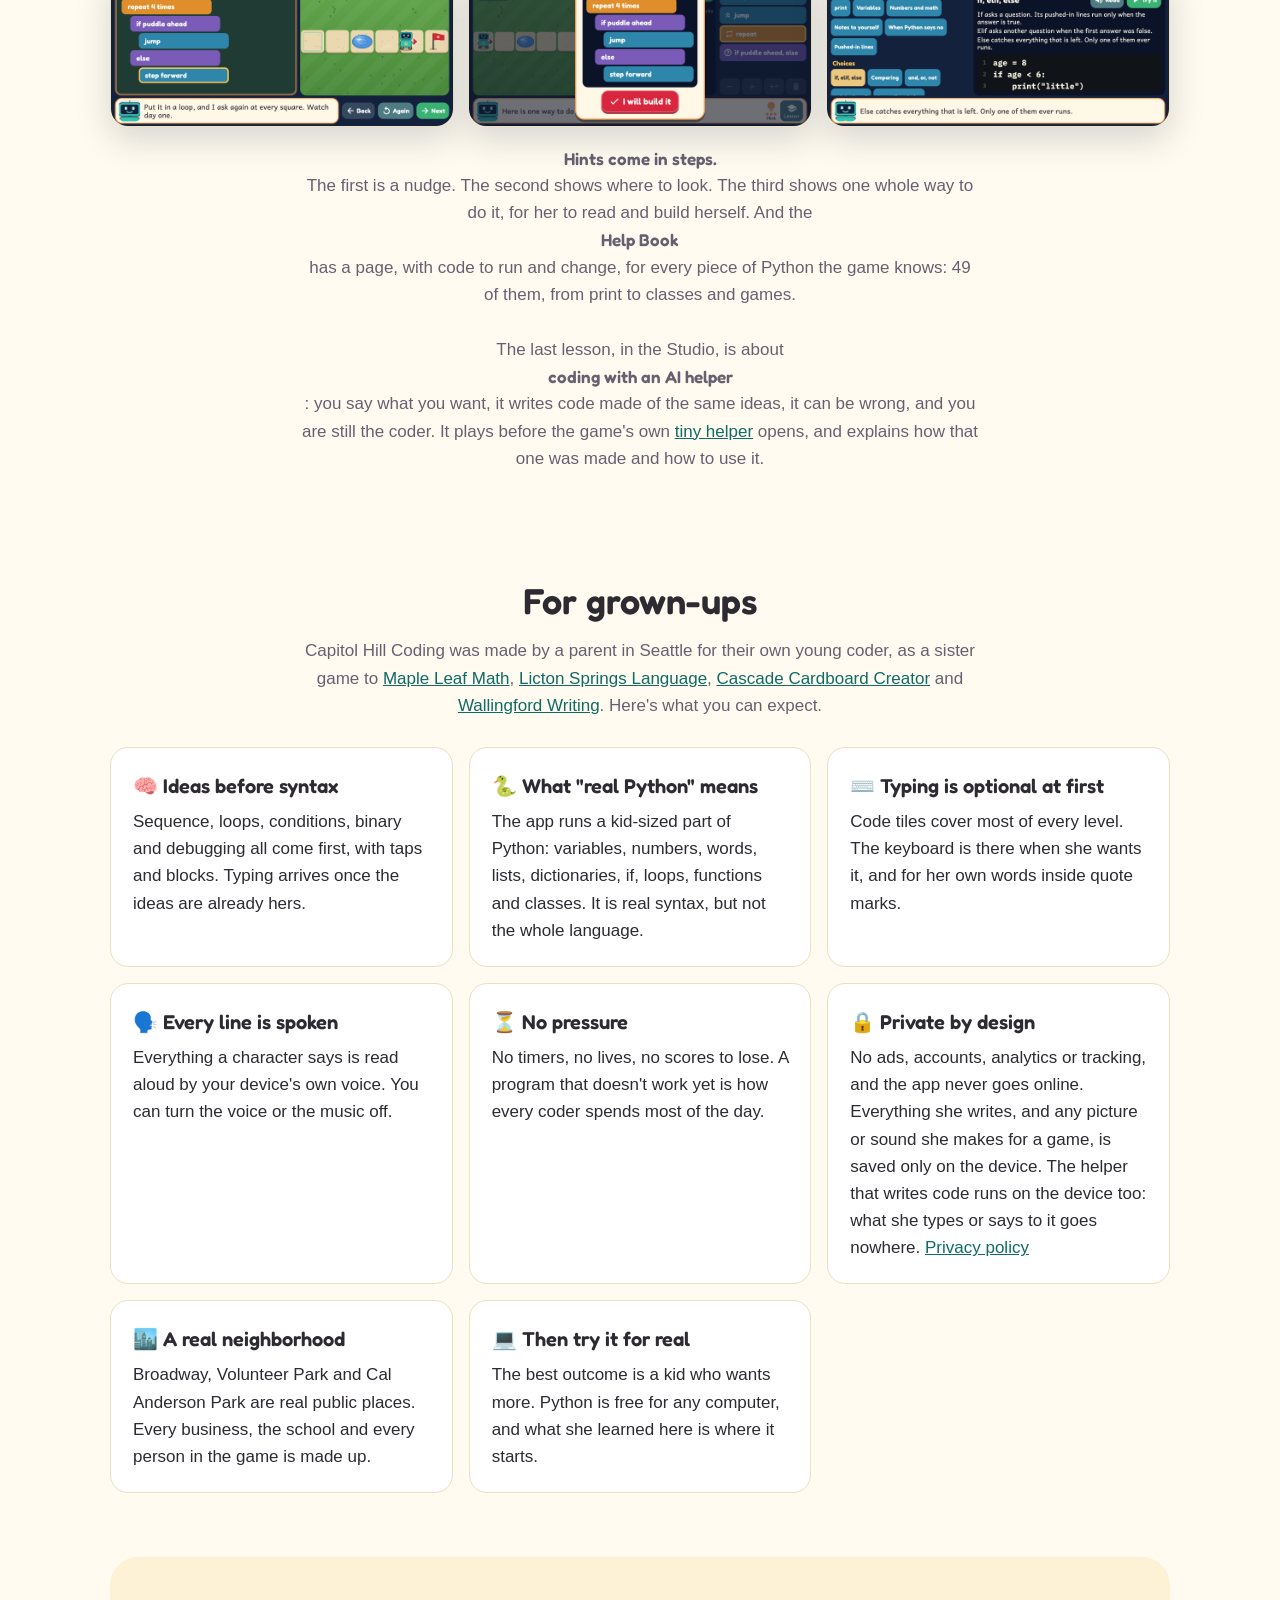
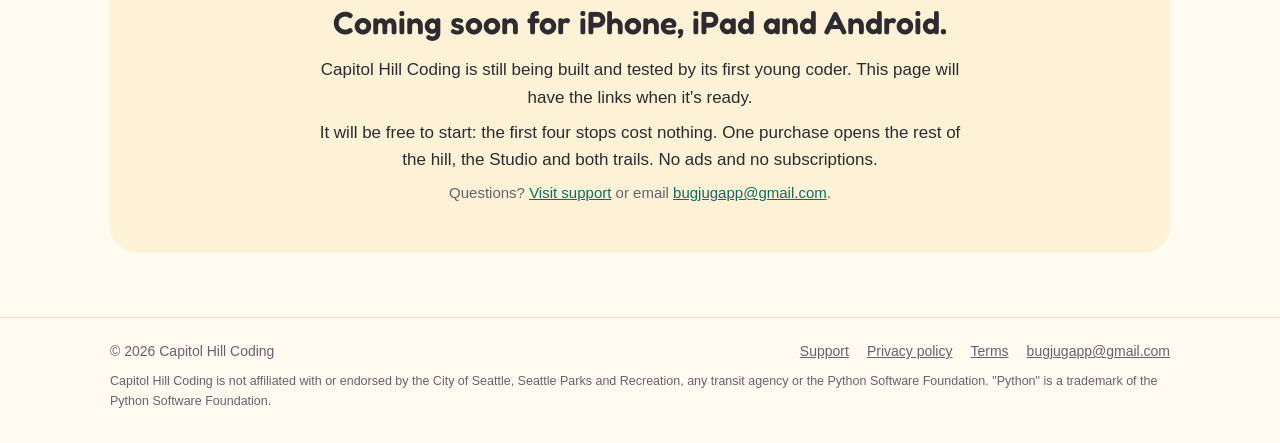
==== commit 36904c43: "For coders about 6 to 12 Co-Authored-By: Claude Fable 5.2 <noreply@anthropic.com>" ====
--- a/index.html
+++ b/index.html
@@ -4,7 +4,7 @@
   <meta charset="utf-8">
   <meta name="viewport" content="width=device-width, initial-scale=1">
   <title>Capitol Hill Coding: Steps. Loops. Python. Movies.</title>
-  <meta name="description" content="A coding game for kids about 6 to 9, set on Seattle's Capitol Hill. Wake up a little robot called Widget, learn how computers work, program him with blocks, then type real Python, write your own movies and games in code, code with a small AI helper that runs on the device, and learn how coders work as a team. Fully voiced, no ads, no accounts, no tracking. For iPhone, iPad and Android.">
+  <meta name="description" content="A coding game for kids about 6 to 12, set on Seattle's Capitol Hill. Wake up a little robot called Widget, learn how computers work, program him with blocks, then type real Python, write your own movies and games in code, code with a small AI helper that runs on the device, and learn how coders work as a team. Fully voiced, no ads, no accounts, no tracking. For iPhone, iPad and Android.">
   <meta property="og:title" content="Capitol Hill Coding: Steps. Loops. Python. Movies.">
   <meta property="og:description" content="Nobody could wake the robot. He just needed a program. From how a computer works to real Python, movies made of code, and coding with a tiny on-device AI helper. No ads and no tracking.">
   <meta property="og:image" content="https://capitolhillcoding.github.io/img/og.jpg">
@@ -50,7 +50,7 @@
           <svg width="20" height="22" viewBox="0 0 20 22" aria-hidden="true"><path fill="#34a853" d="M1 .6 11.3 11 1 21.4c-.4-.2-.6-.6-.6-1.1V1.7C.4 1.2.6.8 1 .6z"/><path fill="#fbbc04" d="m14.7 7.6 3.6 2.1c1 .6 1 2 0 2.6l-3.6 2.1-3.4-3.4z"/><path fill="#4285f4" d="M11.3 11 14.7 14.4 2.5 21.4c-.5.3-1 .3-1.5 0z"/><path fill="#ea4335" d="M1 .6c.5-.3 1-.3 1.5 0l12.2 7-3.4 3.4z"/></svg>
           <span><small>Coming soon to</small>Google Play</span>
         </span>
-        <span class="note">For iPhone, iPad and Android · For coders about 6 to 9</span>
+        <span class="note">For iPhone, iPad and Android · For coders about 6 to 12</span>
       </div>
       <p class="watch"><a href="#trailer">▶ Watch the trailer</a></p>
     </div>
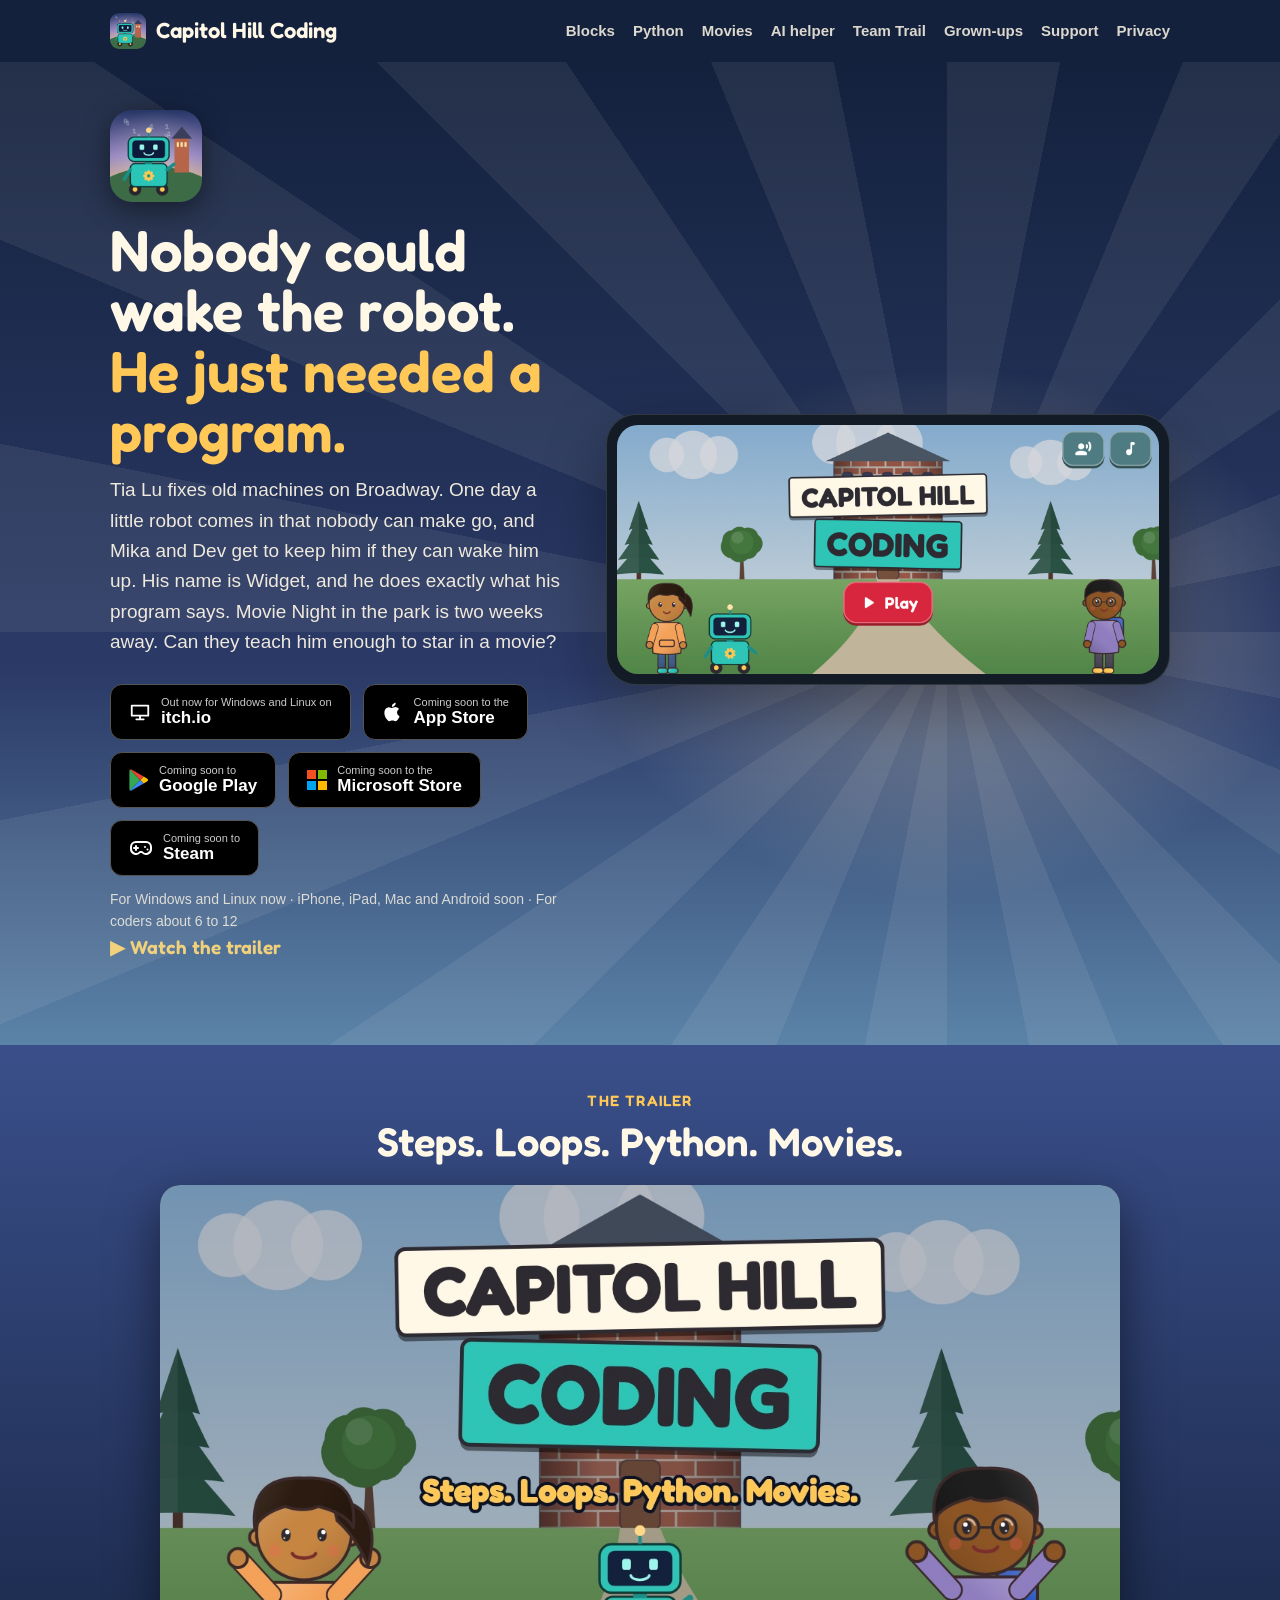
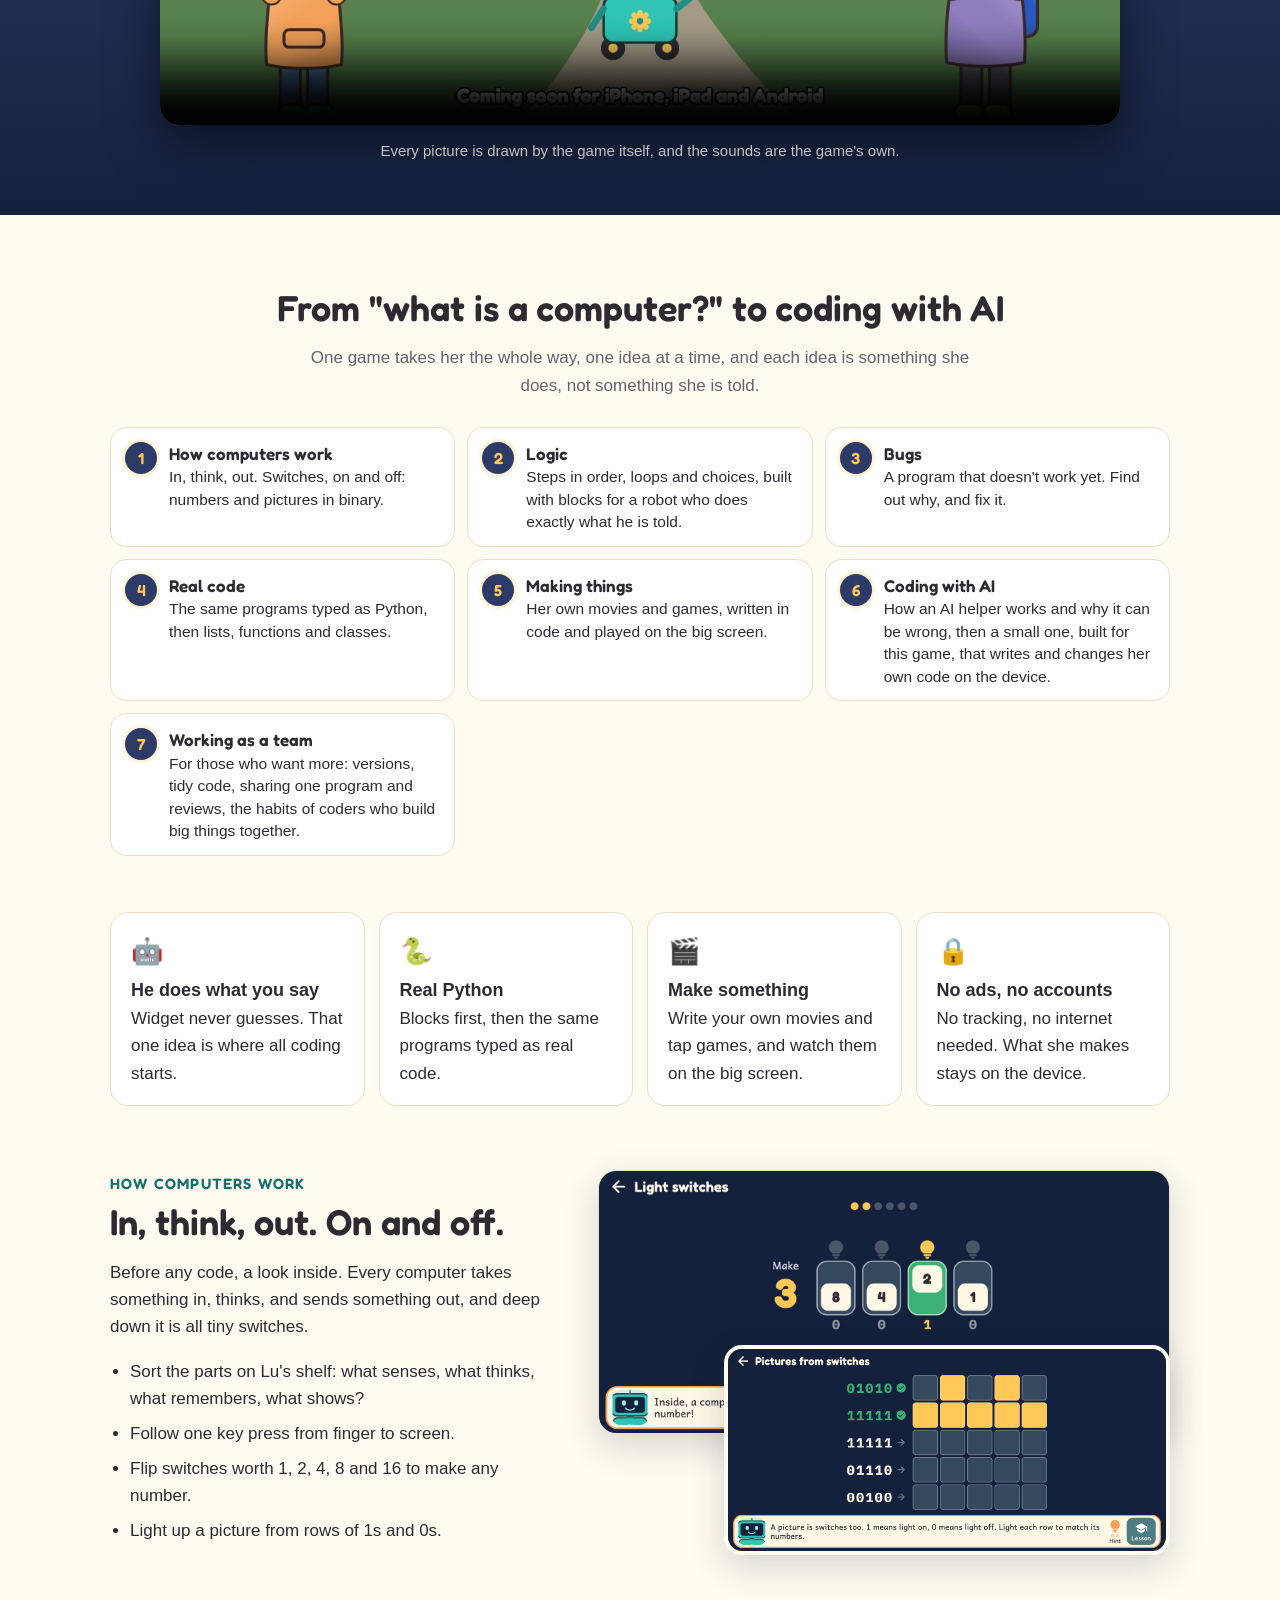
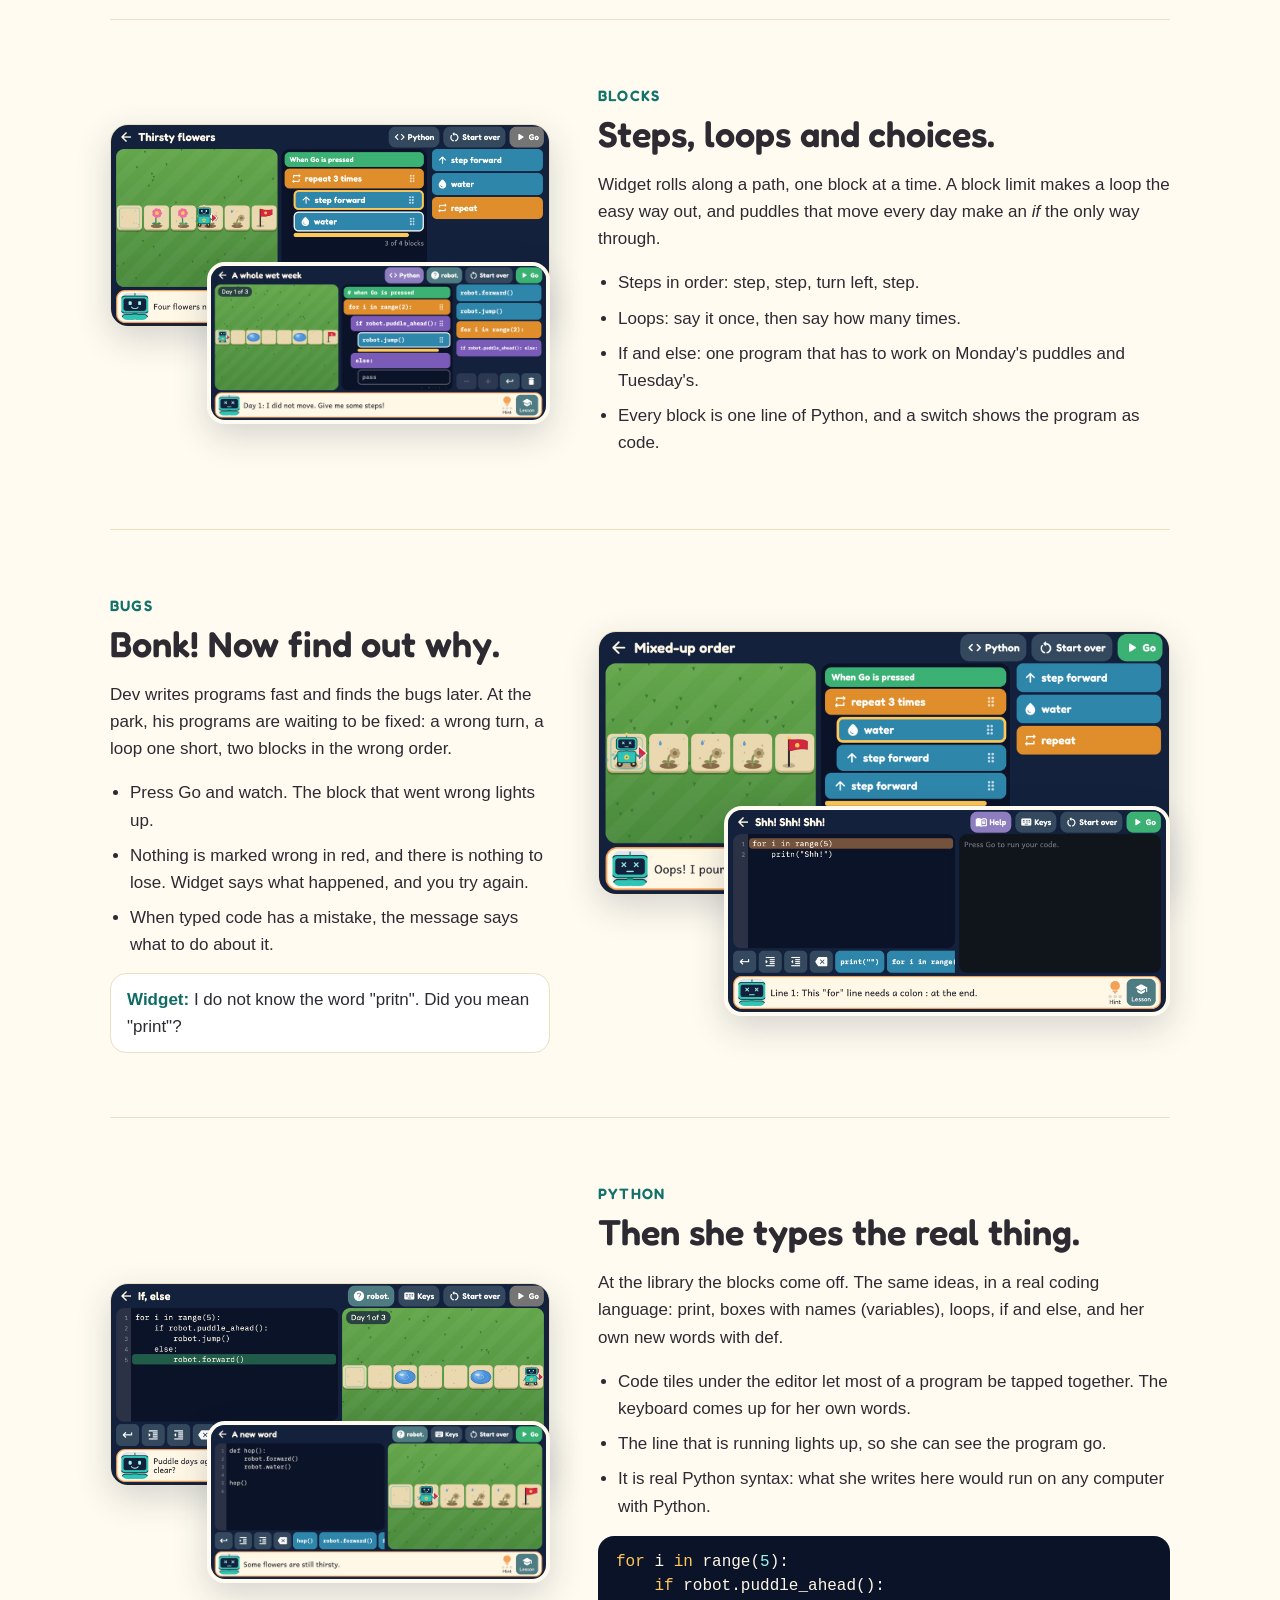
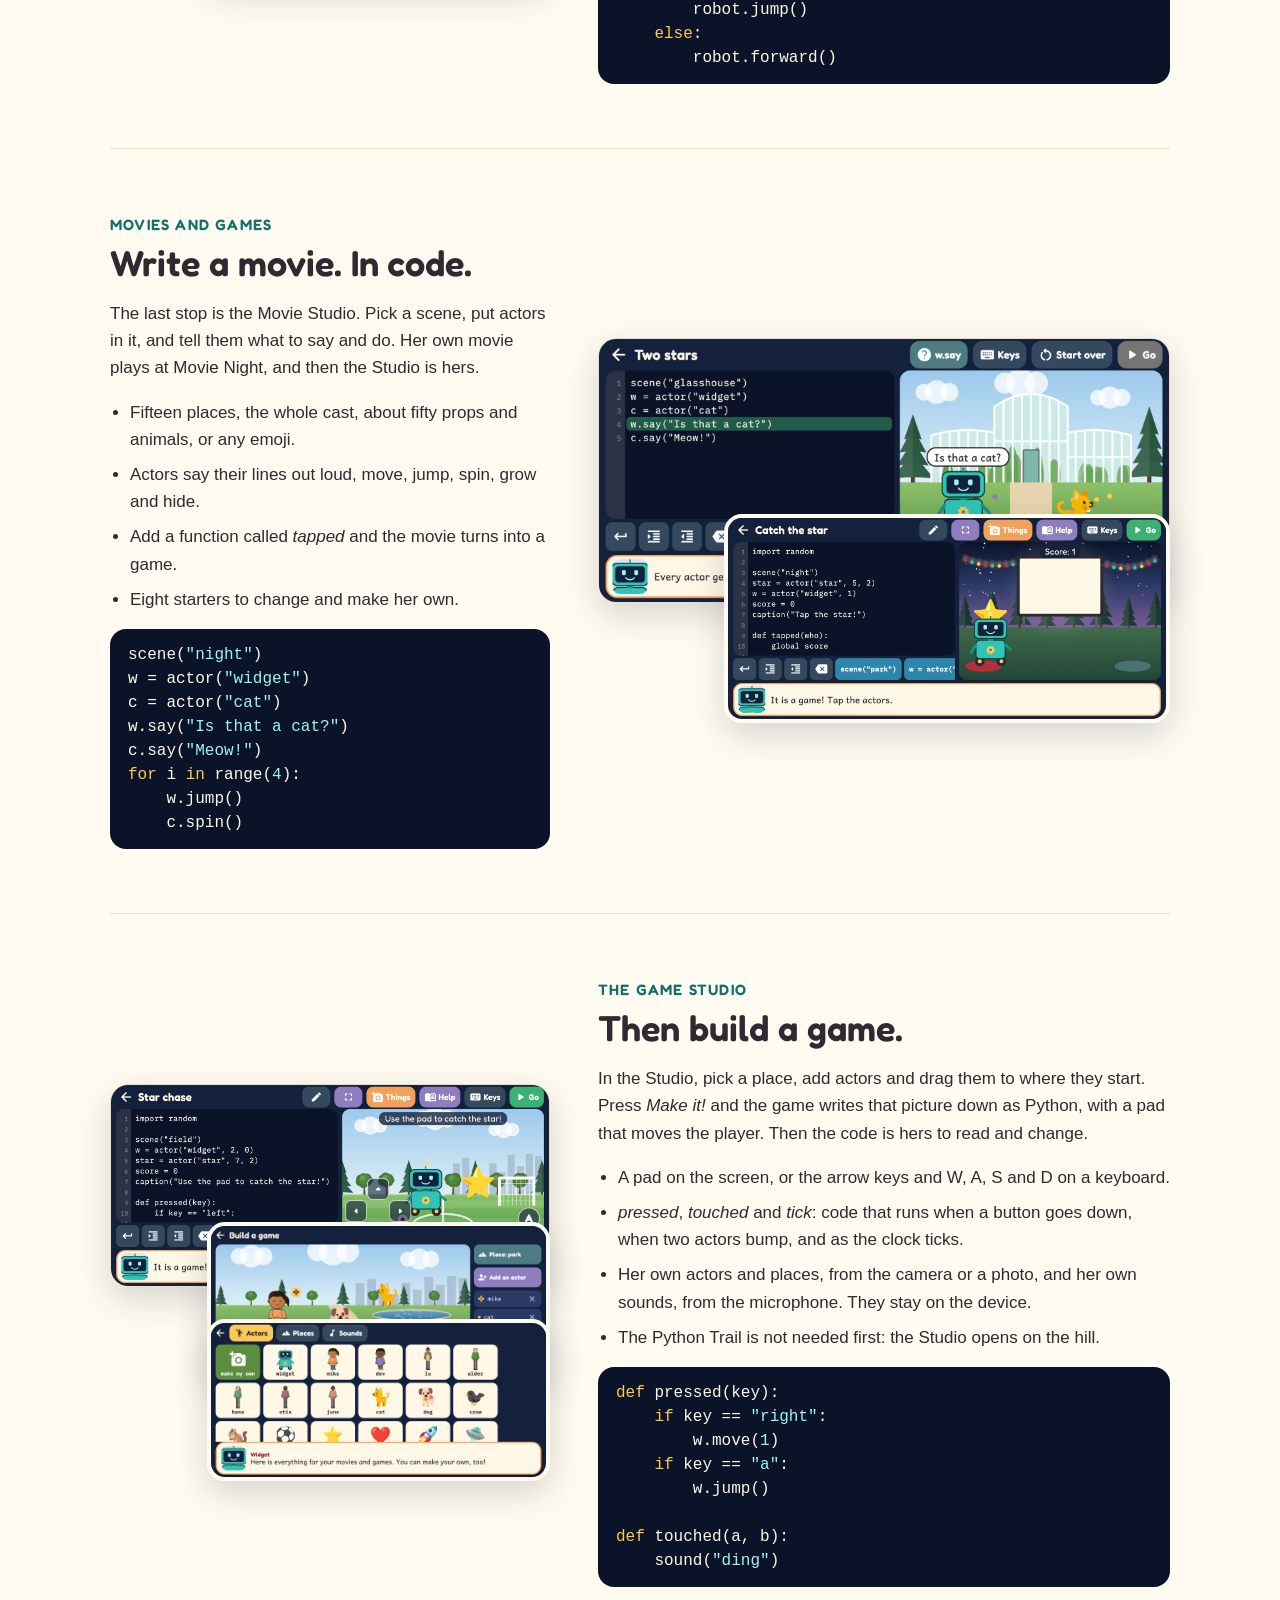
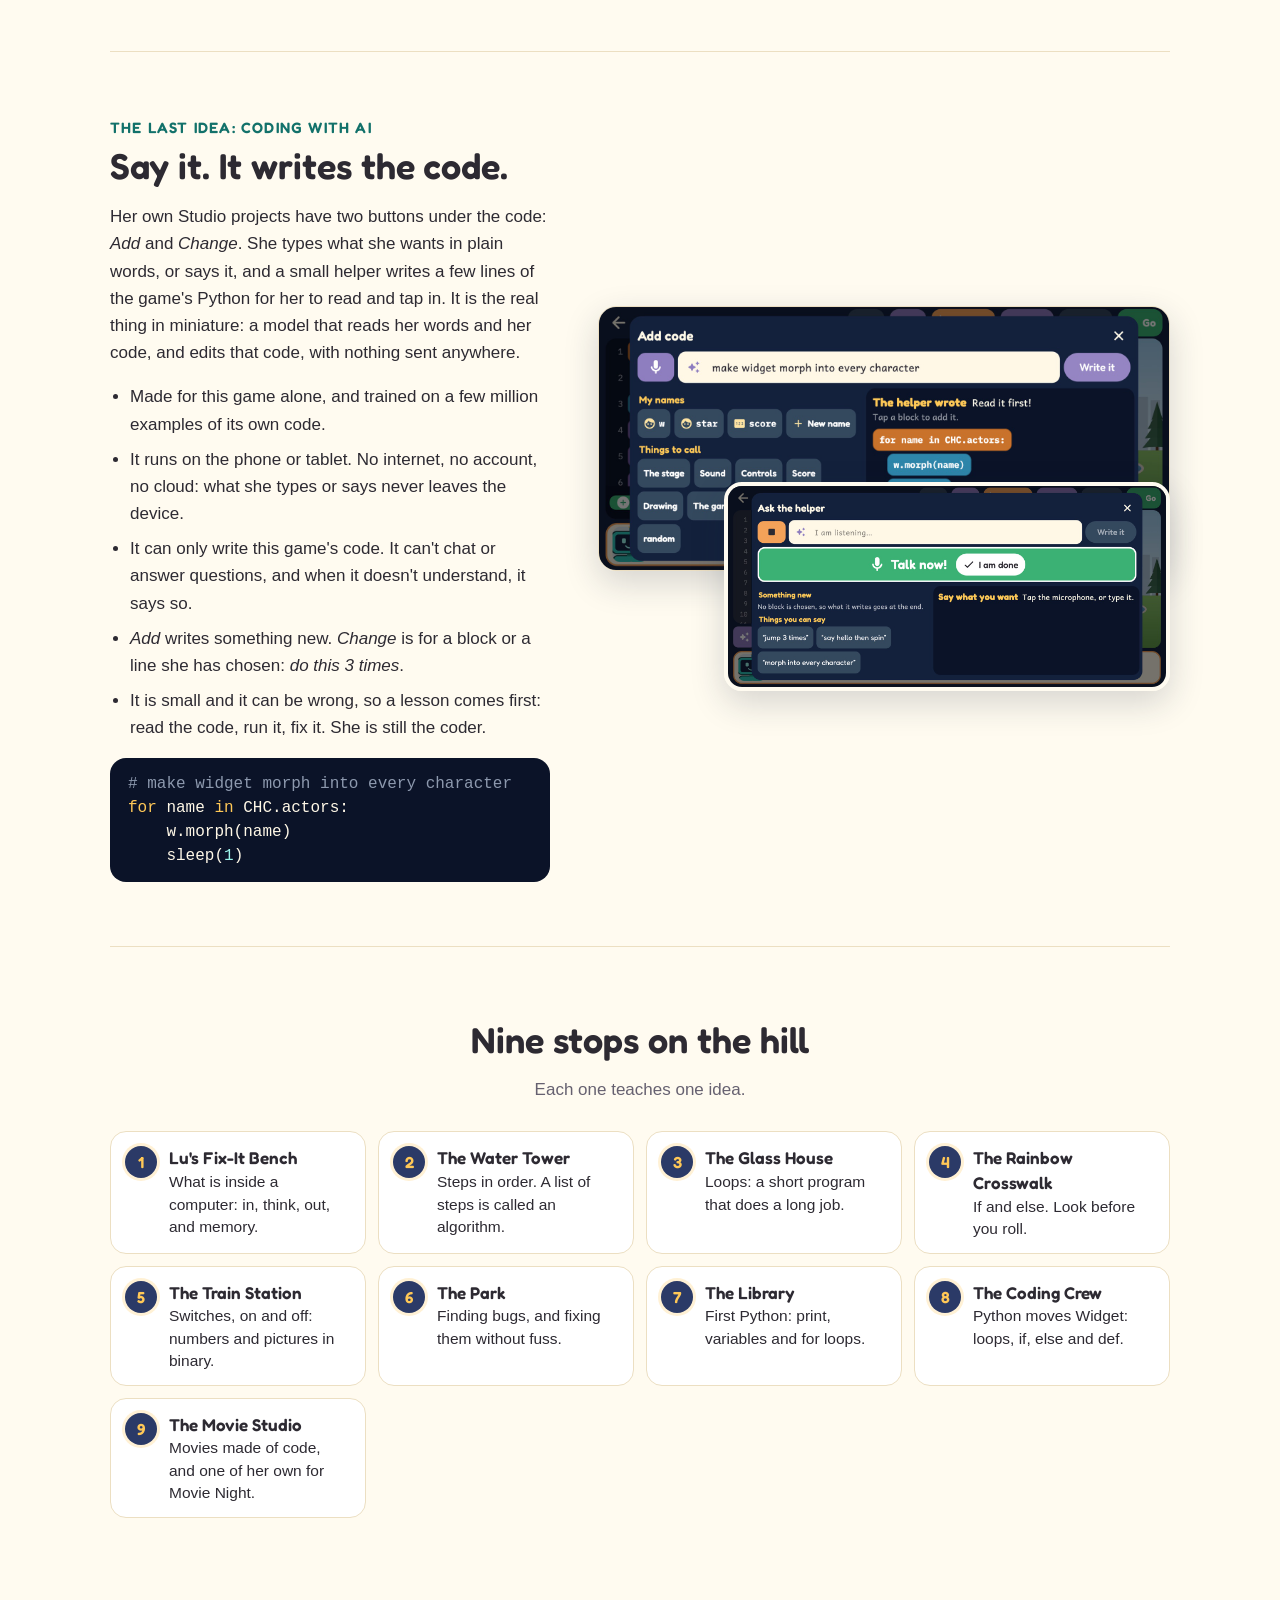
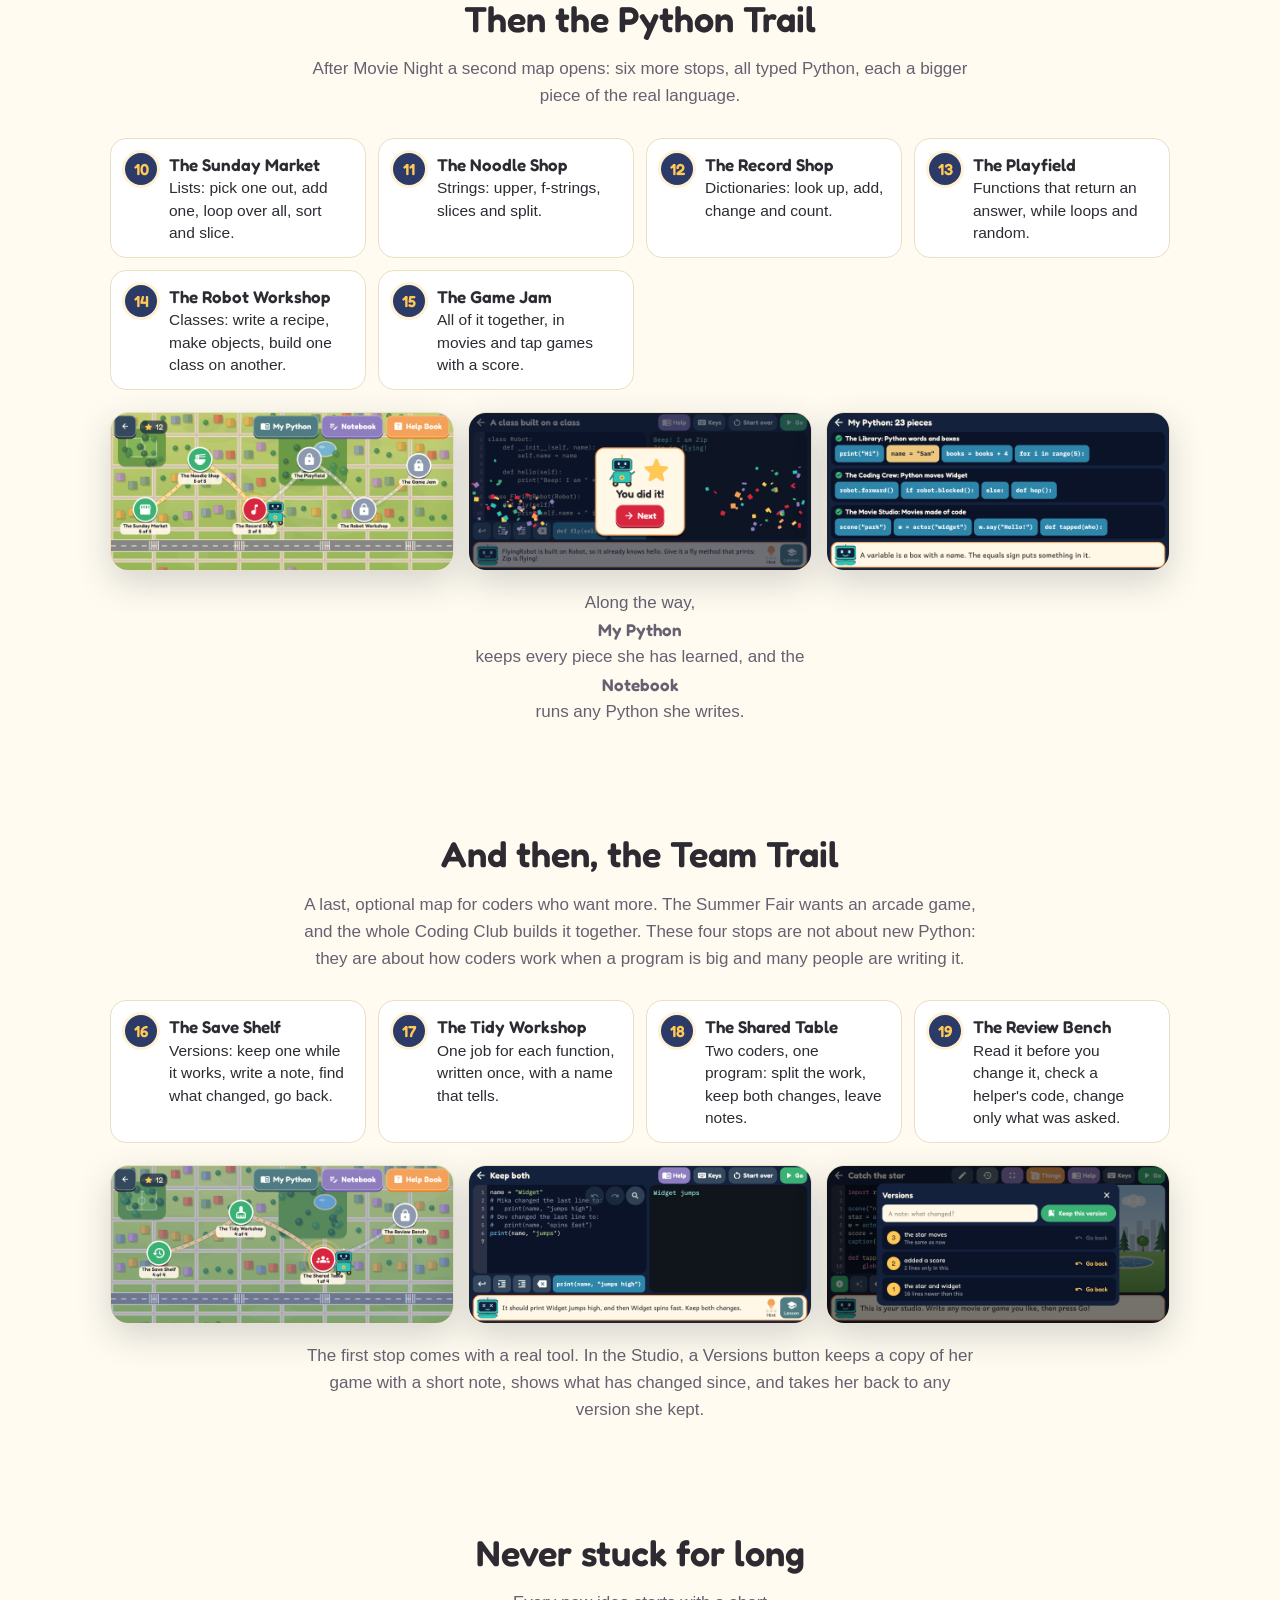
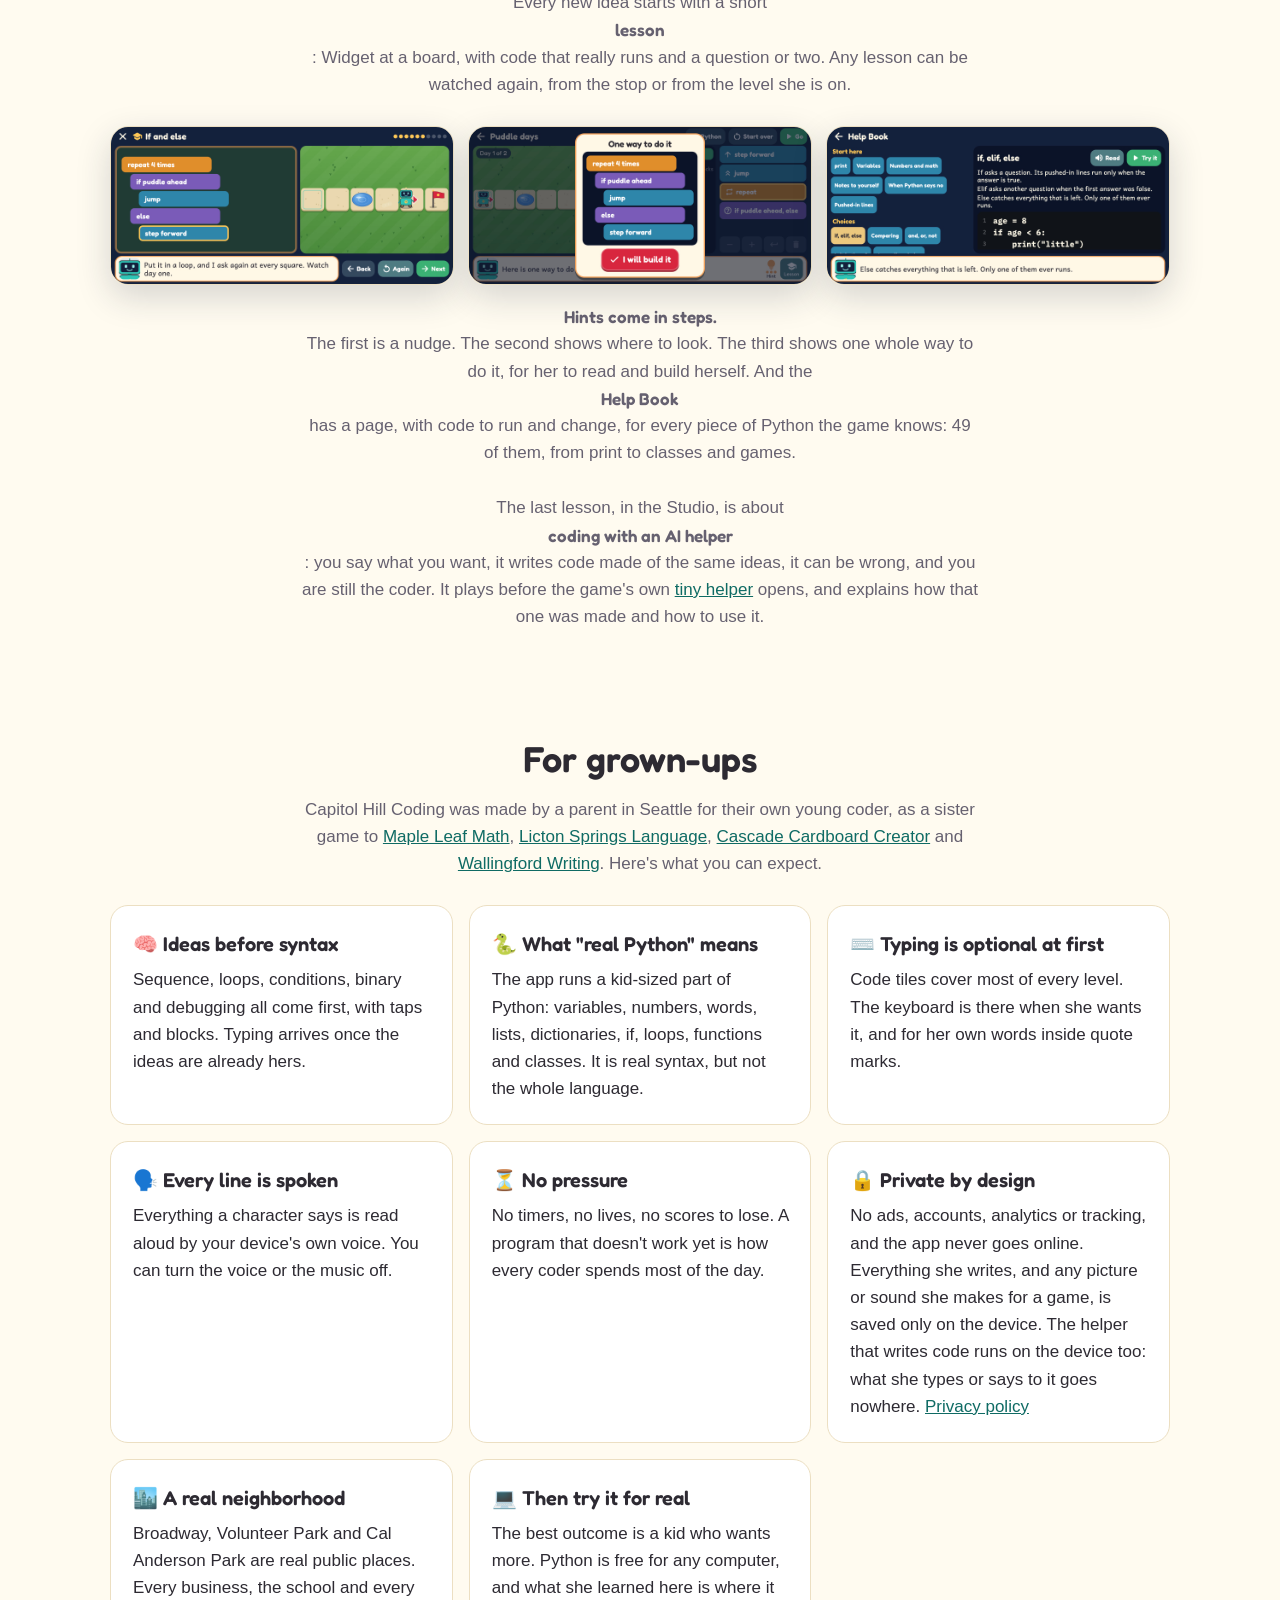
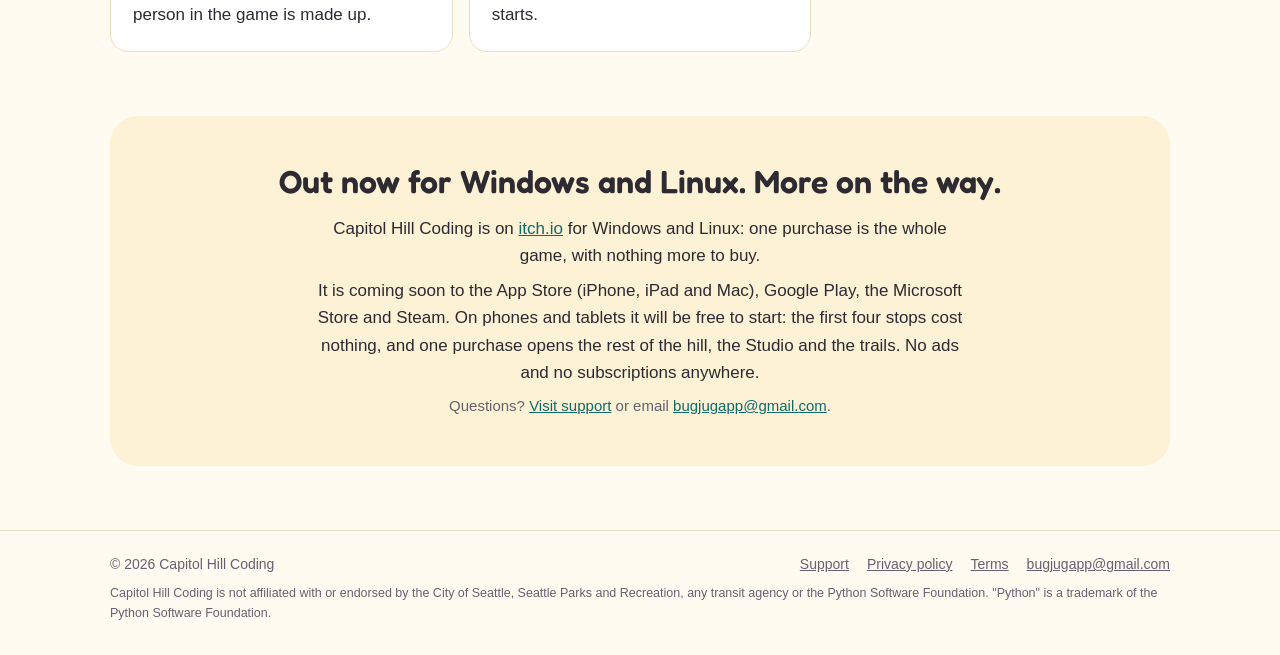
==== commit 06f4716b: "Out now on itch.io for Windows and Linux; Microsoft Store and Steam coming soon The privacy page say" ====
--- a/index.html
+++ b/index.html
@@ -4,7 +4,7 @@
   <meta charset="utf-8">
   <meta name="viewport" content="width=device-width, initial-scale=1">
   <title>Capitol Hill Coding: Steps. Loops. Python. Movies.</title>
-  <meta name="description" content="A coding game for kids about 6 to 12, set on Seattle's Capitol Hill. Wake up a little robot called Widget, learn how computers work, program him with blocks, then type real Python, write your own movies and games in code, code with a small AI helper that runs on the device, and learn how coders work as a team. Fully voiced, no ads, no accounts, no tracking. For iPhone, iPad and Android.">
+  <meta name="description" content="A coding game for kids about 6 to 12, set on Seattle's Capitol Hill. Wake up a little robot called Widget, learn how computers work, program him with blocks, then type real Python, write your own movies and games in code, code with a small AI helper that runs on the device, and learn how coders work as a team. Fully voiced, no ads, no accounts, no tracking. For Windows and Linux now; iPhone, iPad, Mac and Android soon.">
   <meta property="og:title" content="Capitol Hill Coding: Steps. Loops. Python. Movies.">
   <meta property="og:description" content="Nobody could wake the robot. He just needed a program. From how a computer works to real Python, movies made of code, and coding with a tiny on-device AI helper. No ads and no tracking.">
   <meta property="og:image" content="https://capitolhillcoding.github.io/img/og.jpg">
@@ -42,6 +42,10 @@
         he does exactly what his program says. Movie Night in the park is two weeks away. Can they
         teach him enough to star in a movie?</p>
       <div class="cta">
+        <a class="badge" href="https://timothycrosley.itch.io/capitol-hill-coding" aria-label="Get it on itch.io for Windows and Linux">
+          <svg width="22" height="22" viewBox="0 0 24 24" aria-hidden="true"><path fill="none" stroke="currentColor" stroke-width="2" stroke-linecap="round" stroke-linejoin="round" d="M3 5h18v11H3zM8 20h8M12 16v4"/></svg>
+          <span><small>Out now for Windows and Linux on</small>itch.io</span>
+        </a>
         <span class="badge" aria-label="Coming soon to the App Store">
           <svg width="22" height="22" viewBox="0 0 24 24" aria-hidden="true"><path fill="currentColor" d="M16.4 12.6c0-2.6 2.1-3.8 2.2-3.9-1.2-1.8-3.1-2-3.7-2-1.6-.2-3.1.9-3.9.9-.8 0-2-.9-3.3-.9-1.7 0-3.3 1-4.2 2.5-1.8 3.1-.5 7.7 1.3 10.2.9 1.2 1.9 2.6 3.2 2.6 1.3-.1 1.8-.8 3.3-.8 1.6 0 2 .8 3.3.8 1.4 0 2.3-1.3 3.1-2.5 1-1.4 1.4-2.8 1.4-2.9 0 0-2.7-1-2.7-4zM13.9 5c.7-.9 1.2-2 1-3.2-1 0-2.3.7-3 1.6-.7.8-1.2 2-1.1 3.1 1.2.1 2.3-.6 3.1-1.5z"/></svg>
           <span><small>Coming soon to the</small>App Store</span>
@@ -50,7 +54,15 @@
           <svg width="20" height="22" viewBox="0 0 20 22" aria-hidden="true"><path fill="#34a853" d="M1 .6 11.3 11 1 21.4c-.4-.2-.6-.6-.6-1.1V1.7C.4 1.2.6.8 1 .6z"/><path fill="#fbbc04" d="m14.7 7.6 3.6 2.1c1 .6 1 2 0 2.6l-3.6 2.1-3.4-3.4z"/><path fill="#4285f4" d="M11.3 11 14.7 14.4 2.5 21.4c-.5.3-1 .3-1.5 0z"/><path fill="#ea4335" d="M1 .6c.5-.3 1-.3 1.5 0l12.2 7-3.4 3.4z"/></svg>
           <span><small>Coming soon to</small>Google Play</span>
         </span>
-        <span class="note">For iPhone, iPad and Android · For coders about 6 to 12</span>
+        <span class="badge" aria-label="Coming soon to the Microsoft Store">
+          <svg width="20" height="20" viewBox="0 0 20 20" aria-hidden="true"><path fill="#f25022" d="M0 0h9v9H0z"/><path fill="#7fba00" d="M11 0h9v9h-9z"/><path fill="#00a4ef" d="M0 11h9v9H0z"/><path fill="#ffb900" d="M11 11h9v9h-9z"/></svg>
+          <span><small>Coming soon to the</small>Microsoft Store</span>
+        </span>
+        <span class="badge" aria-label="Coming soon to Steam">
+          <svg width="24" height="22" viewBox="0 0 24 22" aria-hidden="true"><path fill="none" stroke="currentColor" stroke-width="2" stroke-linecap="round" stroke-linejoin="round" d="M7 5h10a5 5 0 0 1 5 5v2a5 5 0 0 1-9 3h-2a5 5 0 0 1-9-3v-2a5 5 0 0 1 5-5zM7 9v4M5 11h4M16 10h.01M18.5 12.5h.01"/></svg>
+          <span><small>Coming soon to</small>Steam</span>
+        </span>
+        <span class="note">For Windows and Linux now · iPhone, iPad, Mac and Android soon · For coders about 6 to 12</span>
       </div>
       <p class="watch"><a href="#trailer">▶ Watch the trailer</a></p>
     </div>
@@ -384,11 +396,13 @@
   </section>
 
   <div class="closing">
-    <h2>Coming soon for iPhone, iPad and Android.</h2>
-    <p>Capitol Hill Coding is still being built and tested by its first young coder. This page
-      will have the links when it's ready.</p>
-    <p>It will be free to start: the first four stops cost nothing. One purchase opens the rest of
-      the hill, the Studio and both trails. No ads and no subscriptions.</p>
+    <h2>Out now for Windows and Linux. More on the way.</h2>
+    <p>Capitol Hill Coding is on <a href="https://timothycrosley.itch.io/capitol-hill-coding">itch.io</a>
+      for Windows and Linux: one purchase is the whole game, with nothing more to buy.</p>
+    <p>It is coming soon to the App Store (iPhone, iPad and Mac), Google Play, the Microsoft Store
+      and Steam. On phones and tablets it will be free to start: the first four stops cost nothing,
+      and one purchase opens the rest of the hill, the Studio and the trails. No ads and no
+      subscriptions anywhere.</p>
     <p class="meta">Questions? <a href="support.html">Visit support</a> or email
       <a href="mailto:bugjugapp@gmail.com">bugjugapp@gmail.com</a>.</p>
   </div>
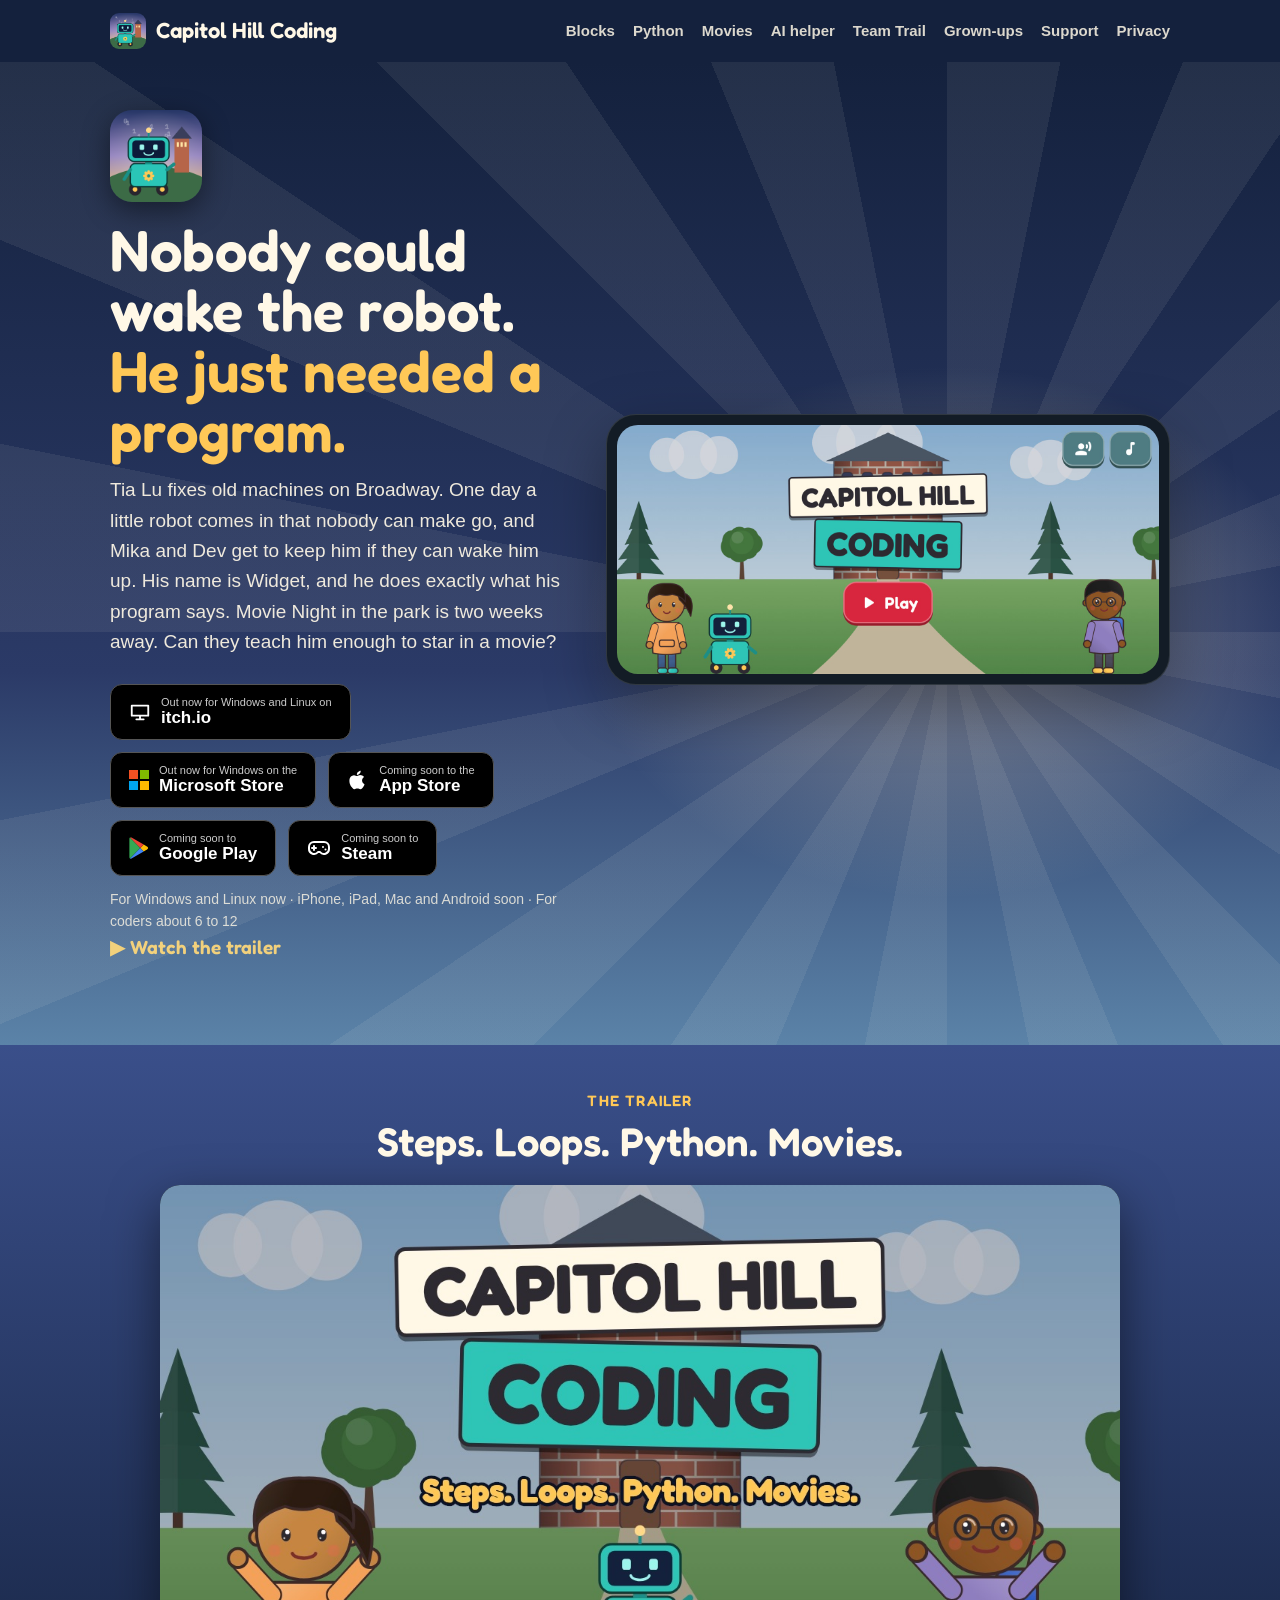
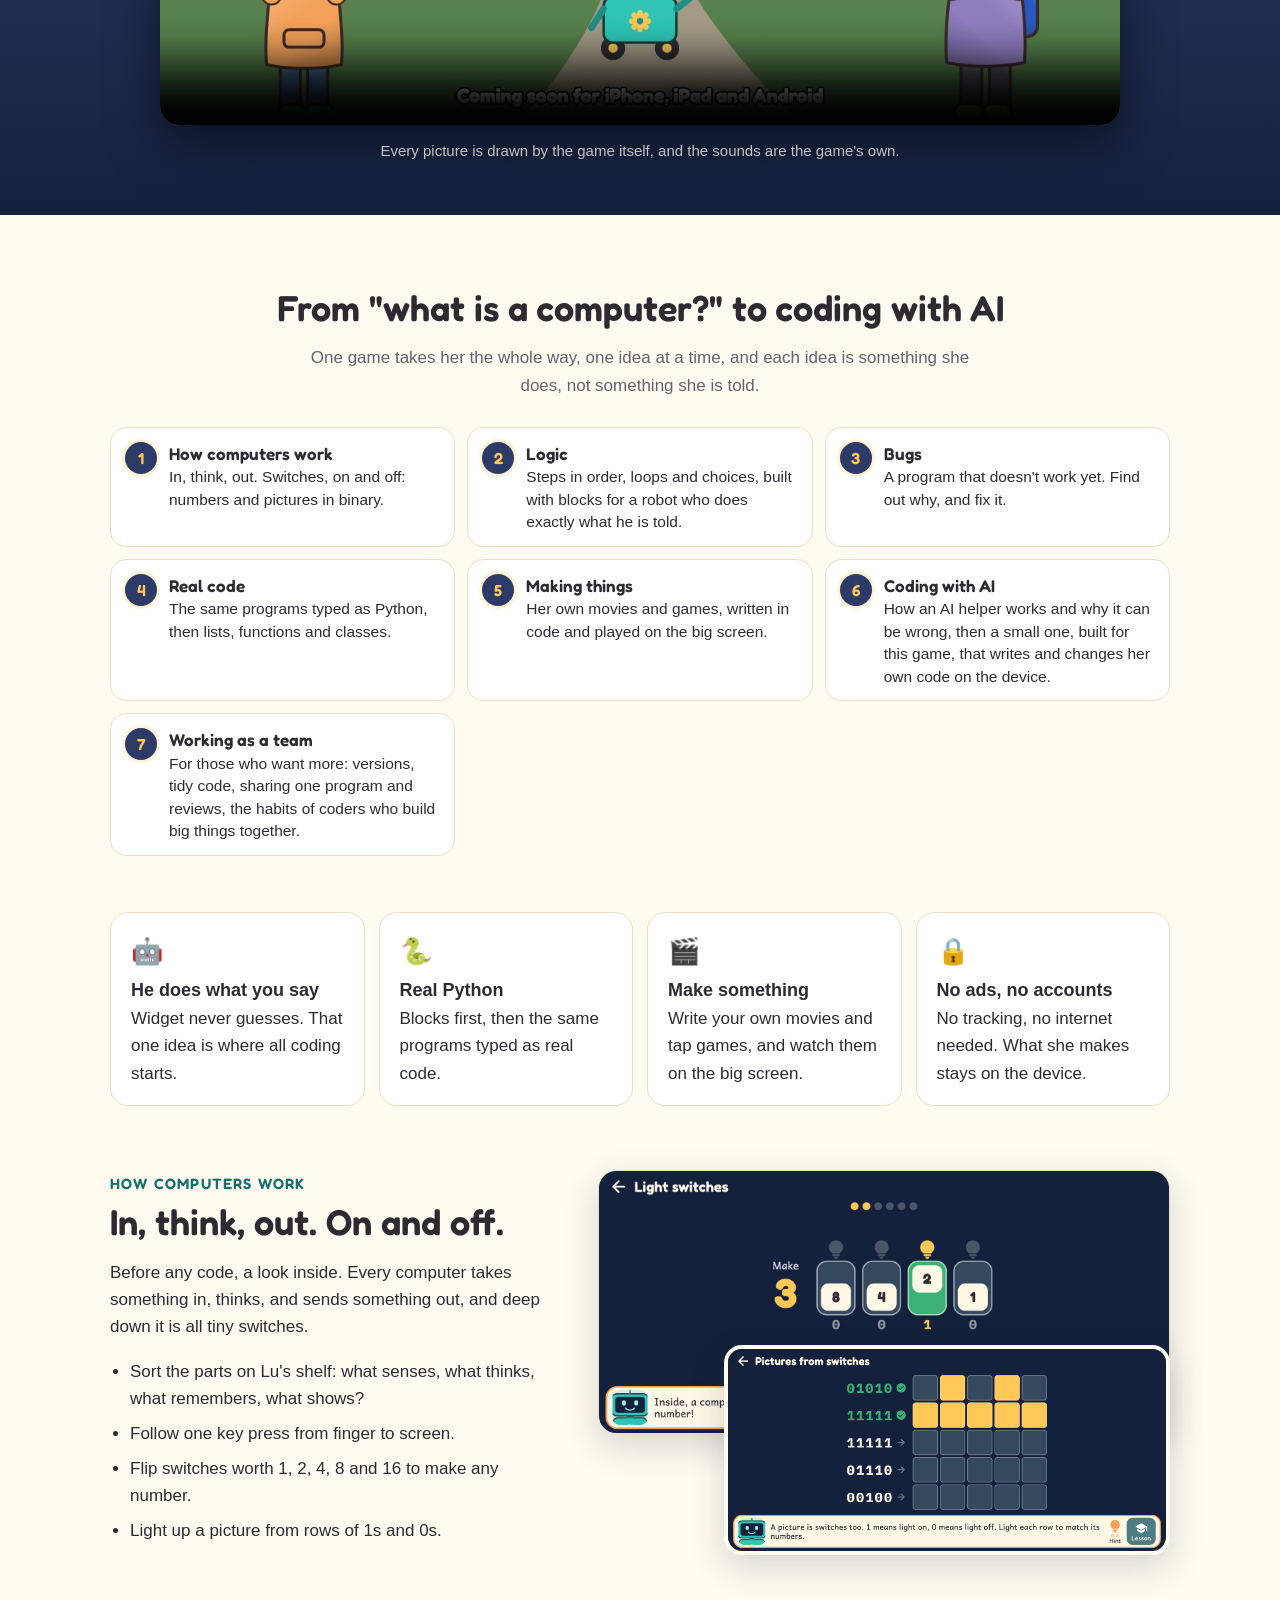
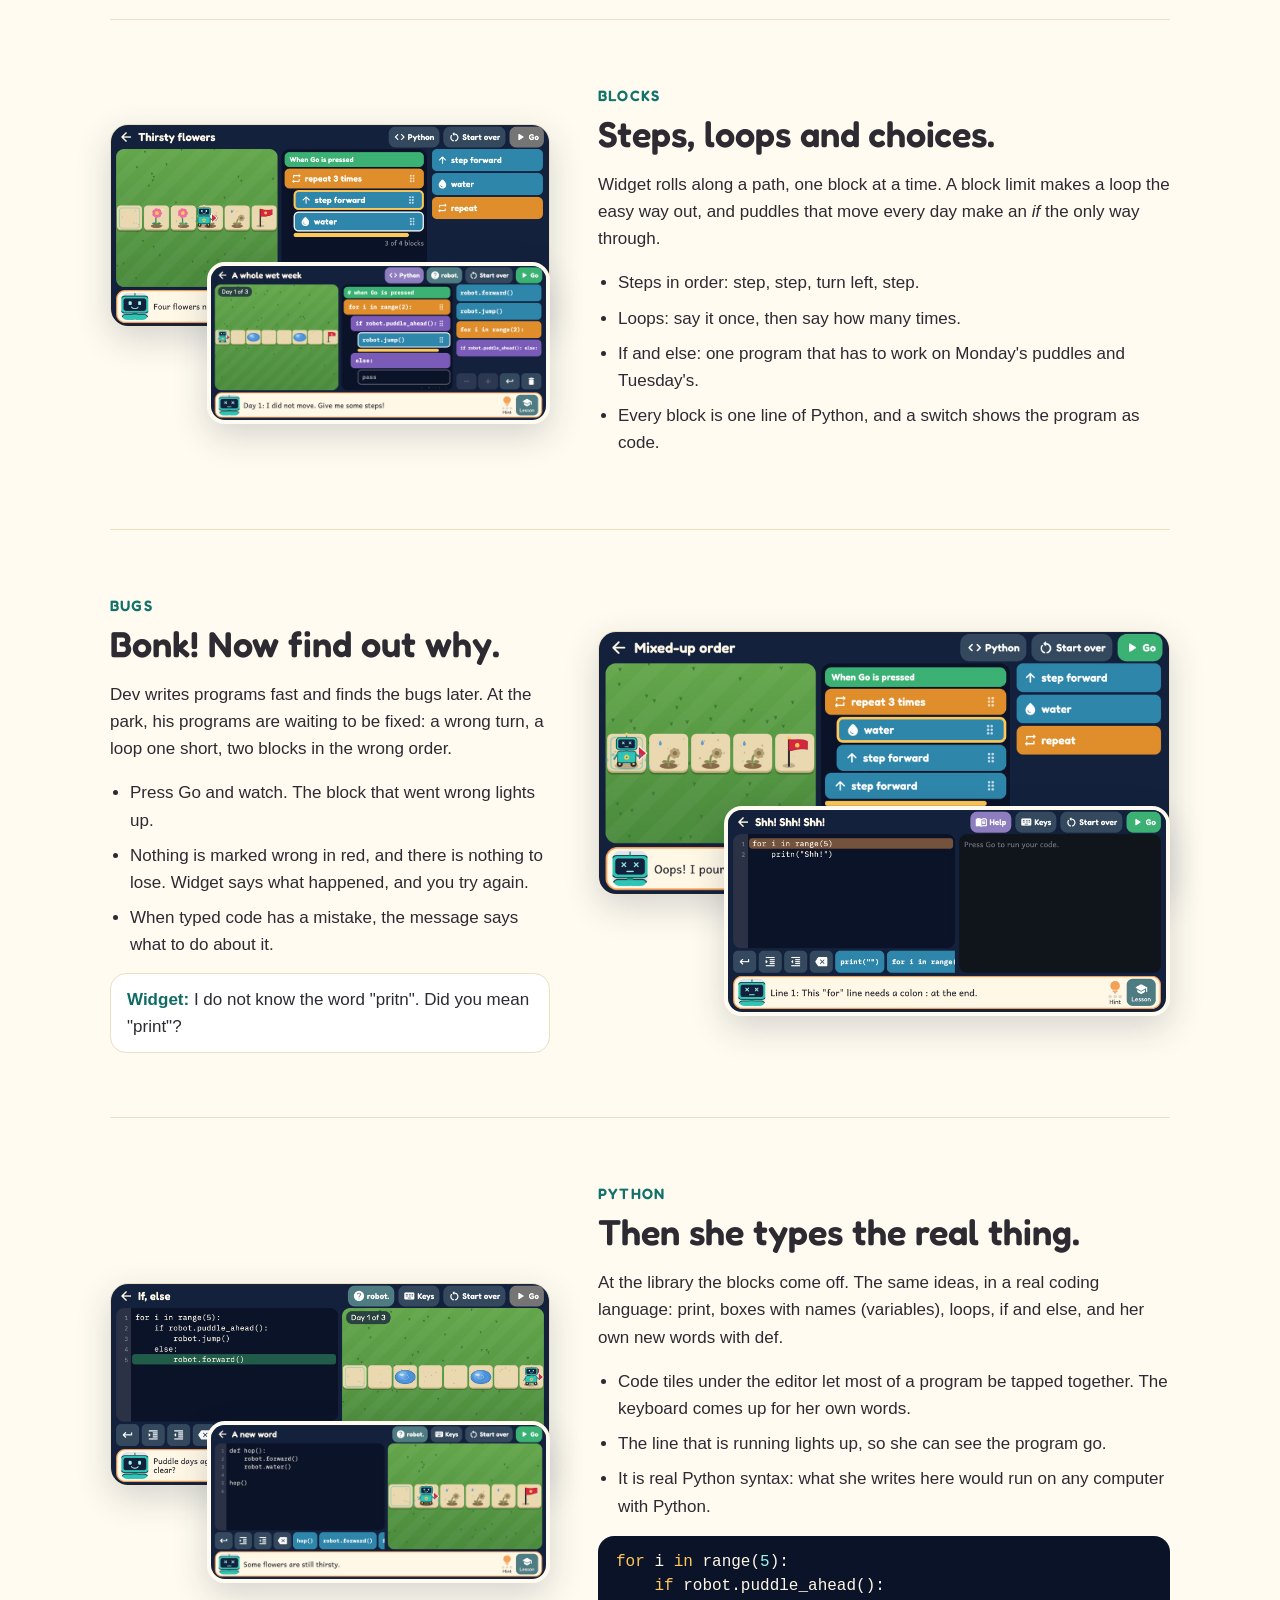
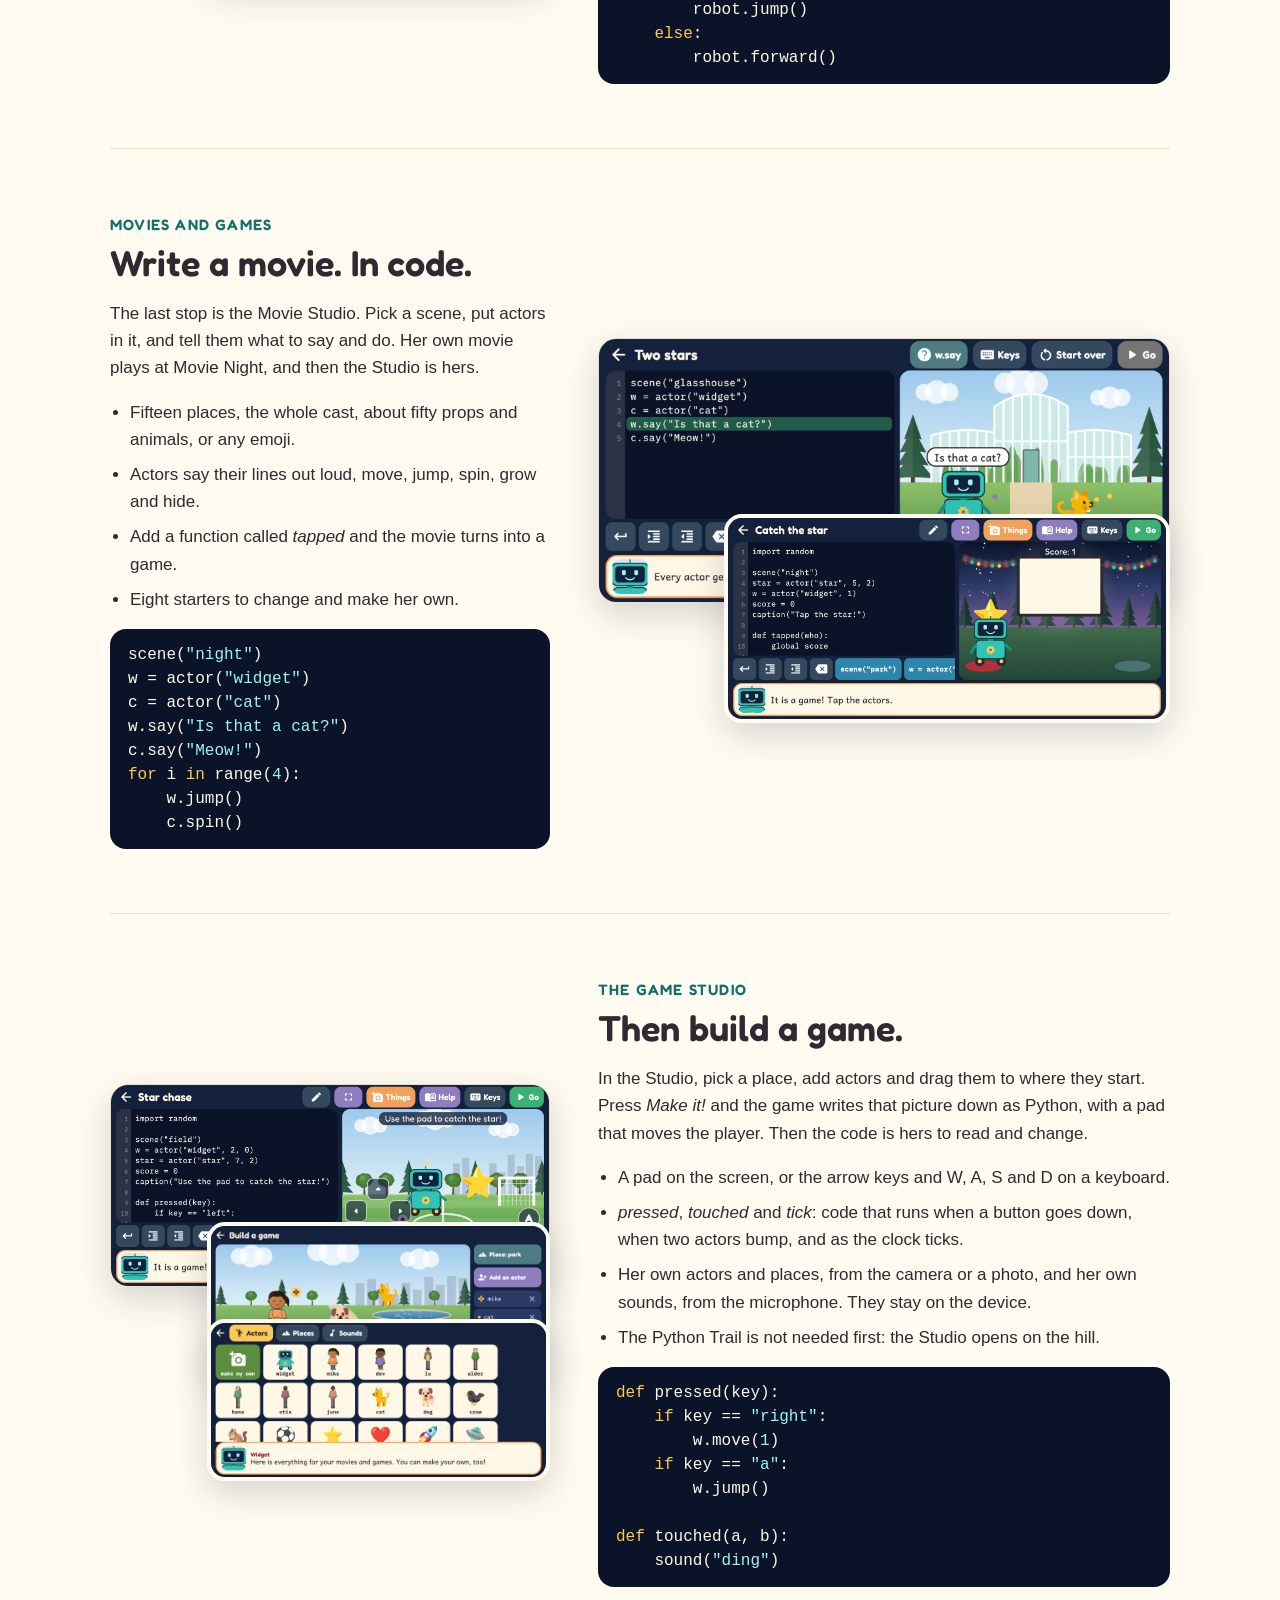
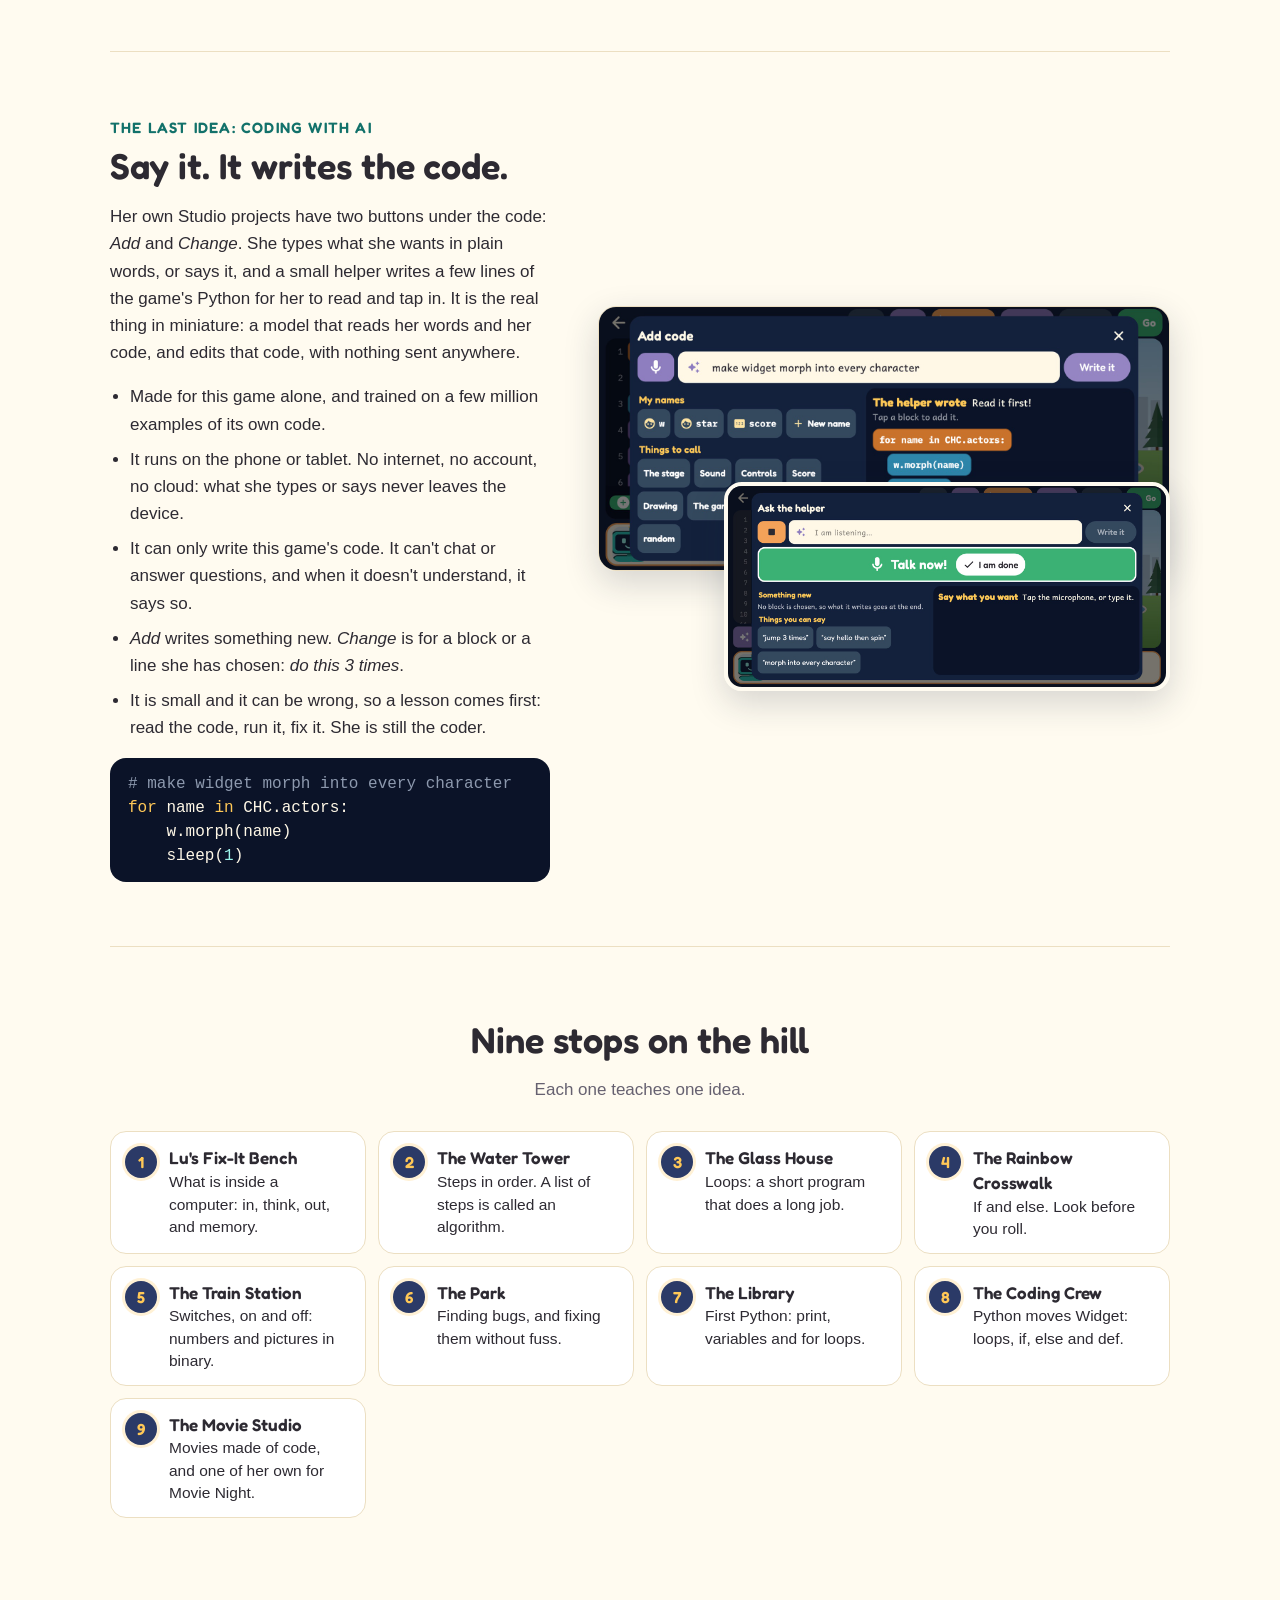
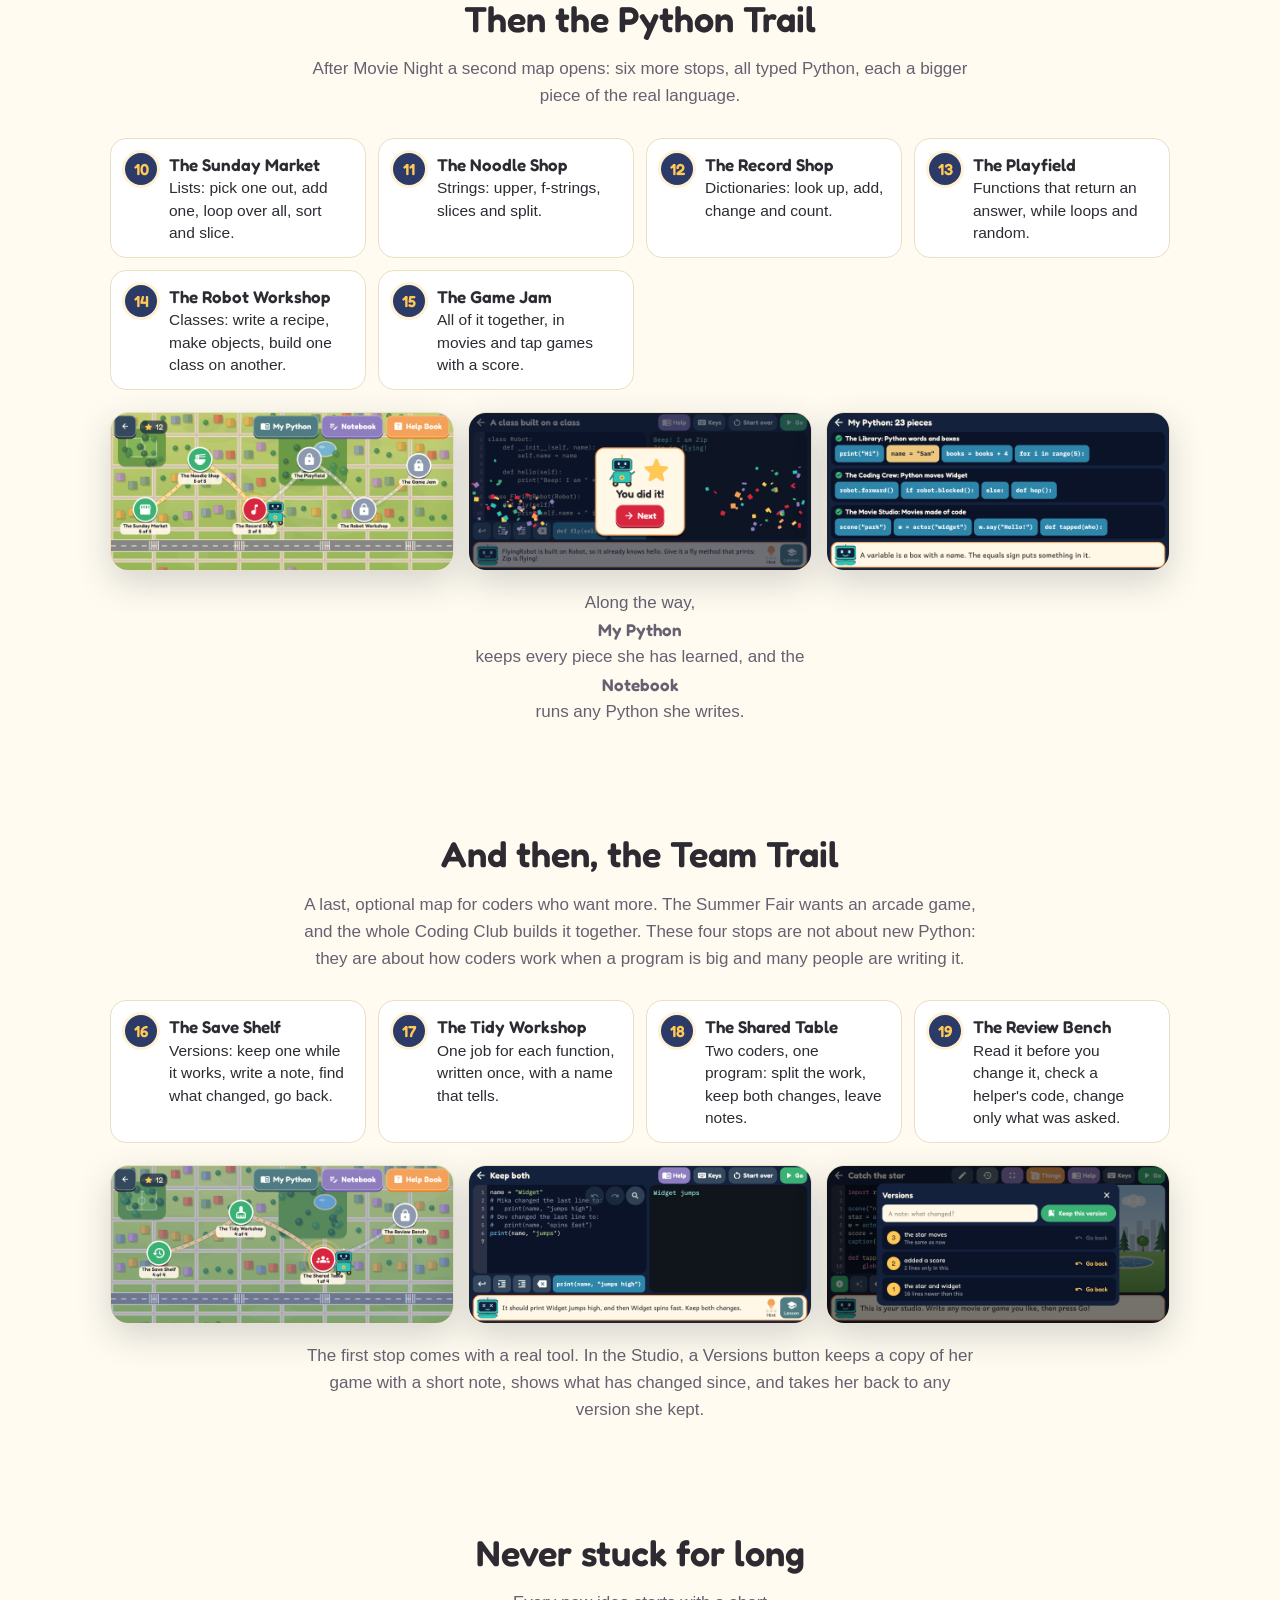
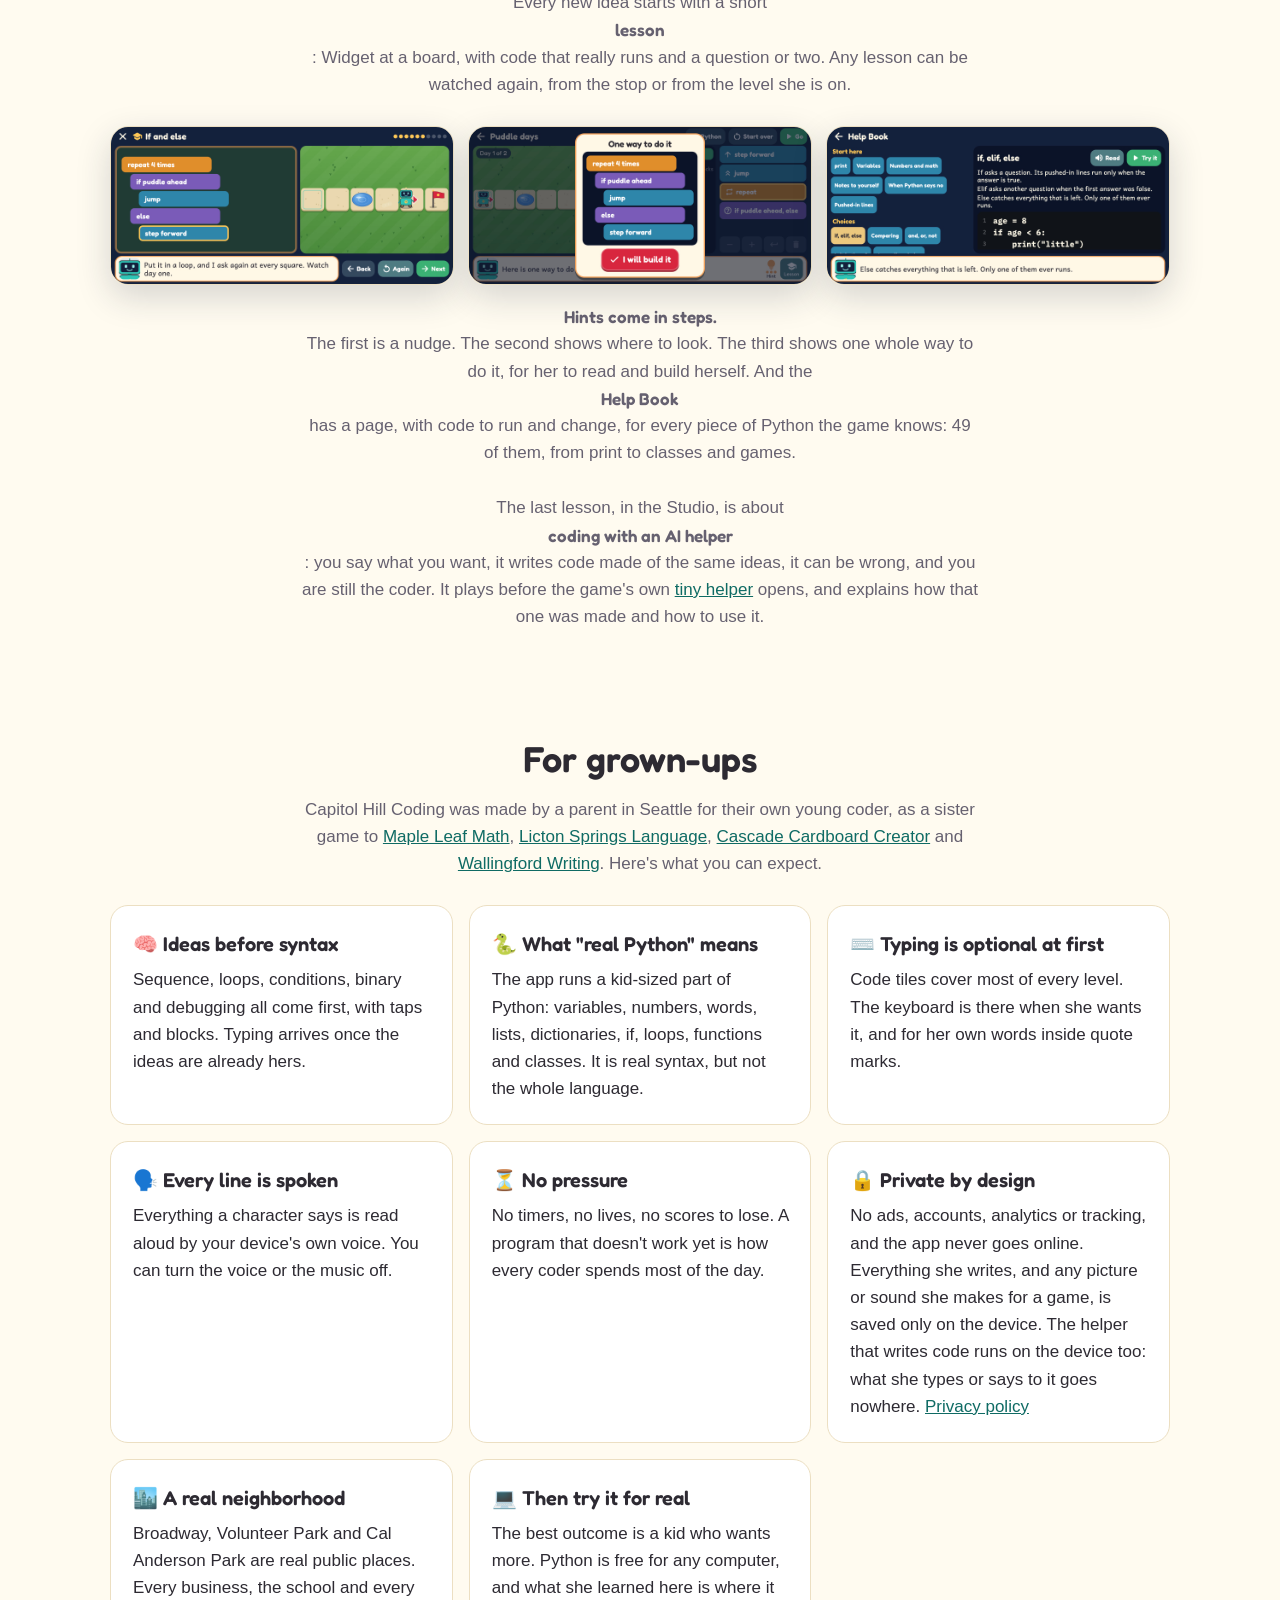
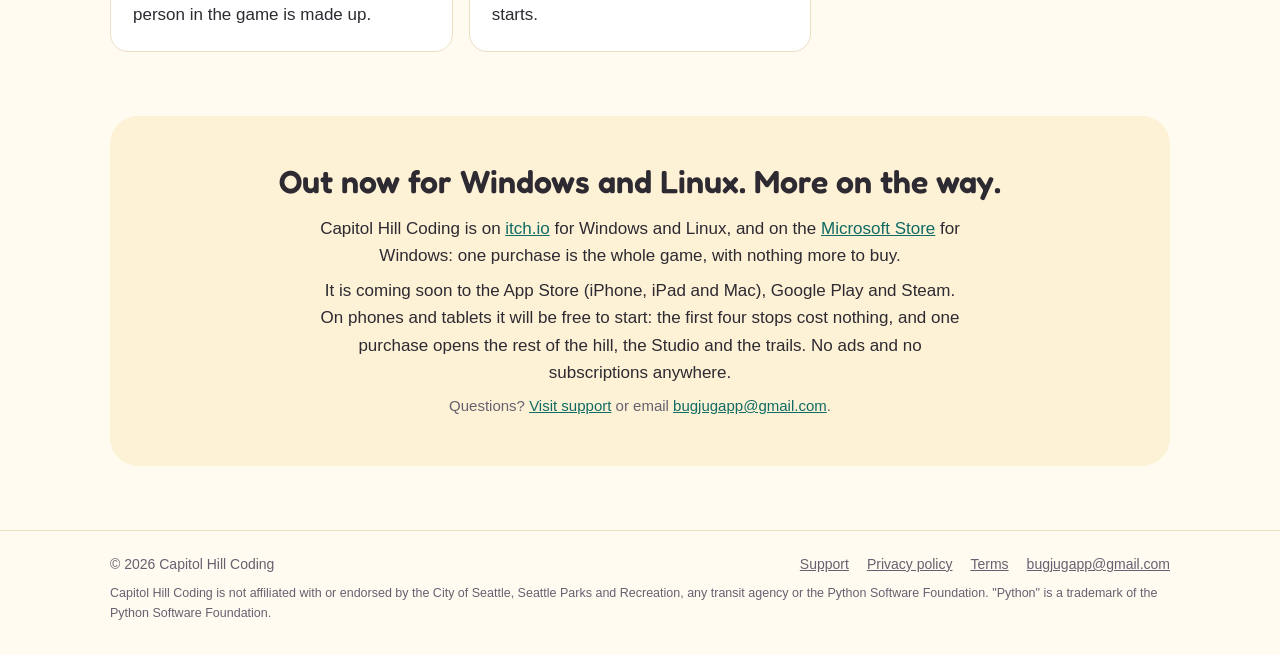
==== commit 0c4f77c1: "Out now on the Microsoft Store for Windows Co-Authored-By: Claude Opus 5.5 <noreply@anthropic.com>" ====
--- a/index.html
+++ b/index.html
@@ -46,6 +46,10 @@
           <svg width="22" height="22" viewBox="0 0 24 24" aria-hidden="true"><path fill="none" stroke="currentColor" stroke-width="2" stroke-linecap="round" stroke-linejoin="round" d="M3 5h18v11H3zM8 20h8M12 16v4"/></svg>
           <span><small>Out now for Windows and Linux on</small>itch.io</span>
         </a>
+        <a class="badge" href="https://apps.microsoft.com/detail/9p6vgndtslg4" aria-label="Get it from the Microsoft Store for Windows">
+          <svg width="20" height="20" viewBox="0 0 20 20" aria-hidden="true"><path fill="#f25022" d="M0 0h9v9H0z"/><path fill="#7fba00" d="M11 0h9v9h-9z"/><path fill="#00a4ef" d="M0 11h9v9H0z"/><path fill="#ffb900" d="M11 11h9v9h-9z"/></svg>
+          <span><small>Out now for Windows on the</small>Microsoft Store</span>
+        </a>
         <span class="badge" aria-label="Coming soon to the App Store">
           <svg width="22" height="22" viewBox="0 0 24 24" aria-hidden="true"><path fill="currentColor" d="M16.4 12.6c0-2.6 2.1-3.8 2.2-3.9-1.2-1.8-3.1-2-3.7-2-1.6-.2-3.1.9-3.9.9-.8 0-2-.9-3.3-.9-1.7 0-3.3 1-4.2 2.5-1.8 3.1-.5 7.7 1.3 10.2.9 1.2 1.9 2.6 3.2 2.6 1.3-.1 1.8-.8 3.3-.8 1.6 0 2 .8 3.3.8 1.4 0 2.3-1.3 3.1-2.5 1-1.4 1.4-2.8 1.4-2.9 0 0-2.7-1-2.7-4zM13.9 5c.7-.9 1.2-2 1-3.2-1 0-2.3.7-3 1.6-.7.8-1.2 2-1.1 3.1 1.2.1 2.3-.6 3.1-1.5z"/></svg>
           <span><small>Coming soon to the</small>App Store</span>
@@ -53,10 +57,6 @@
         <span class="badge" aria-label="Coming soon to Google Play">
           <svg width="20" height="22" viewBox="0 0 20 22" aria-hidden="true"><path fill="#34a853" d="M1 .6 11.3 11 1 21.4c-.4-.2-.6-.6-.6-1.1V1.7C.4 1.2.6.8 1 .6z"/><path fill="#fbbc04" d="m14.7 7.6 3.6 2.1c1 .6 1 2 0 2.6l-3.6 2.1-3.4-3.4z"/><path fill="#4285f4" d="M11.3 11 14.7 14.4 2.5 21.4c-.5.3-1 .3-1.5 0z"/><path fill="#ea4335" d="M1 .6c.5-.3 1-.3 1.5 0l12.2 7-3.4 3.4z"/></svg>
           <span><small>Coming soon to</small>Google Play</span>
-        </span>
-        <span class="badge" aria-label="Coming soon to the Microsoft Store">
-          <svg width="20" height="20" viewBox="0 0 20 20" aria-hidden="true"><path fill="#f25022" d="M0 0h9v9H0z"/><path fill="#7fba00" d="M11 0h9v9h-9z"/><path fill="#00a4ef" d="M0 11h9v9H0z"/><path fill="#ffb900" d="M11 11h9v9h-9z"/></svg>
-          <span><small>Coming soon to the</small>Microsoft Store</span>
         </span>
         <span class="badge" aria-label="Coming soon to Steam">
           <svg width="24" height="22" viewBox="0 0 24 22" aria-hidden="true"><path fill="none" stroke="currentColor" stroke-width="2" stroke-linecap="round" stroke-linejoin="round" d="M7 5h10a5 5 0 0 1 5 5v2a5 5 0 0 1-9 3h-2a5 5 0 0 1-9-3v-2a5 5 0 0 1 5-5zM7 9v4M5 11h4M16 10h.01M18.5 12.5h.01"/></svg>
@@ -398,9 +398,9 @@
   <div class="closing">
     <h2>Out now for Windows and Linux. More on the way.</h2>
     <p>Capitol Hill Coding is on <a href="https://timothycrosley.itch.io/capitol-hill-coding">itch.io</a>
-      for Windows and Linux: one purchase is the whole game, with nothing more to buy.</p>
-    <p>It is coming soon to the App Store (iPhone, iPad and Mac), Google Play, the Microsoft Store
-      and Steam. On phones and tablets it will be free to start: the first four stops cost nothing,
+      for Windows and Linux, and on the <a href="https://apps.microsoft.com/detail/9p6vgndtslg4">Microsoft
+      Store</a> for Windows: one purchase is the whole game, with nothing more to buy.</p>
+    <p>It is coming soon to the App Store (iPhone, iPad and Mac), Google Play and Steam. On phones and tablets it will be free to start: the first four stops cost nothing,
       and one purchase opens the rest of the hill, the Studio and the trails. No ads and no
       subscriptions anywhere.</p>
     <p class="meta">Questions? <a href="support.html">Visit support</a> or email
